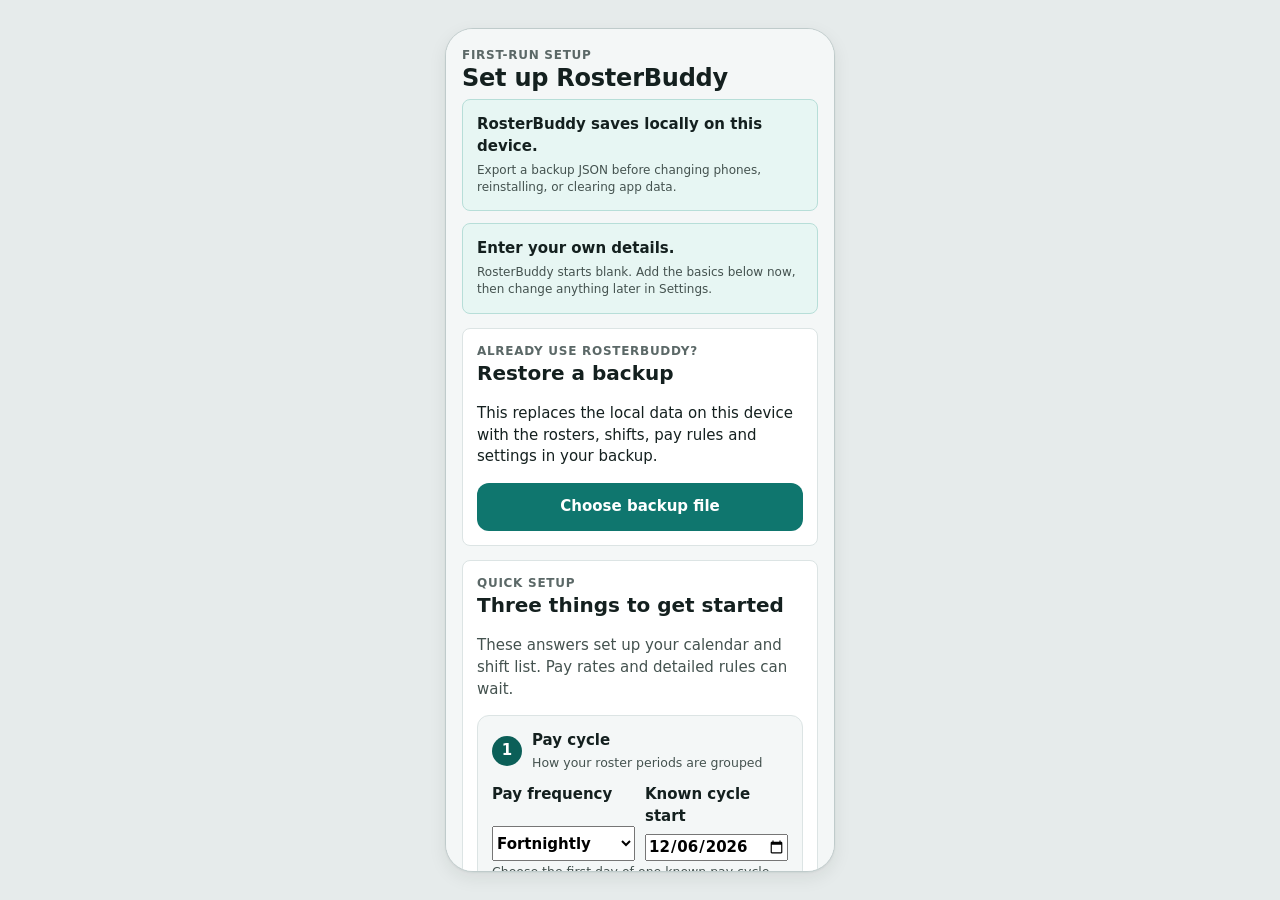
==== index.html @ 490c622e "Sync sharing + calendar updates, bump to 0.2.11 Co-Authored-By: Claude Sonnet 5.5 <noreply@anthropic" ====
<!doctype html>
<html lang="en">
  <head>
    <meta charset="utf-8" />
    <meta name="viewport" content="width=device-width, initial-scale=1" />
    <meta name="theme-color" content="#153447" />
    <link rel="manifest" href="./manifest.json" />
    <link rel="icon" href="./icons/icon-192.png" />
    <title>RosterBuddy V0.2.11</title>
    <link rel="stylesheet" href="./styles.css" />
  </head>
  <body>
    <main class="shell" aria-label="RosterBuddy clickable prototype">
      <section class="phone" aria-label="Phone app preview">

        <section class="app-screen hidden" id="screen-onboarding">
          <div class="app-topbar">
            <div>
              <p class="eyebrow">First-run setup</p>
              <h1>Set up RosterBuddy</h1>
            </div>
          </div>
          <section class="notice beta-onboarding-card">
            <strong>RosterBuddy saves locally on this device.</strong>
            <span>Export a backup JSON before changing phones, reinstalling, or clearing app data.</span>
          </section>
          <section class="notice beta-onboarding-card">
            <strong>Enter your own details.</strong>
            <span>RosterBuddy starts blank. Add the basics below now, then change anything later in Settings.</span>
          </section>

          <section class="theme-card onboarding-restore-card">
            <p class="eyebrow">Already use RosterBuddy?</p>
            <h2>Restore a backup</h2>
            <p>This replaces the local data on this device with the rosters, shifts, pay rules and settings in your backup.</p>
            <button class="primary-button full" type="button" id="onboarding-choose-backup">Choose backup file</button>
            <input class="hidden-control" id="onboarding-import-backup-file" type="file" accept="application/json,.json" />
          </section>

          <section class="theme-card guided-setup-card" aria-labelledby="guided-setup-title">
            <p class="eyebrow">Quick setup</p>
            <h2 id="guided-setup-title">Three things to get started</h2>
            <p>These answers set up your calendar and shift list. Pay rates and detailed rules can wait.</p>

            <section class="guided-setup-step">
              <div class="guided-step-heading"><span>1</span><div><strong>Pay cycle</strong><small>How your roster periods are grouped</small></div></div>
              <div class="guided-setup-fields two-col">
                <label>
                  <span>Pay frequency</span>
                  <select id="guided-pay-frequency">
                    <option value="weekly">Weekly</option>
                    <option value="fortnightly">Fortnightly</option>
                    <option value="monthly">Monthly</option>
                  </select>
                </label>
                <label>
                  <span>Known cycle start</span>
                  <input id="guided-pay-cycle-start" type="date" />
                </label>
              </div>
              <small>Choose the first day of one known pay cycle. RosterBuddy works out the rest.</small>
            </section>

            <section class="guided-setup-step">
              <div class="guided-step-heading"><span>2</span><div><strong>Calendar</strong><small>Choose how each week is displayed</small></div></div>
              <label>
                <span>Week starts on</span>
                <select id="guided-week-start">
                  <option value="0">Sunday</option>
                  <option value="1">Monday</option>
                  <option value="6">Saturday</option>
                </select>
              </label>
            </section>

            <section class="guided-setup-step">
              <div class="guided-step-heading"><span>3</span><div><strong>Your shifts</strong><small>Code, plain-English name and usual times</small></div></div>
              <p class="guided-setup-note">Shift codes differ between workplaces. Enter the code printed on your roster, what it means to you, and the usual start and finish times. Leave both times blank if they vary.</p>
              <div class="guided-shift-list" id="guided-shift-setup"></div>
            </section>

            <button class="primary-button full" type="button" id="save-guided-setup">Save setup</button>
          </section>

          <section class="settings-list onboarding-setup-routes">
            <p class="eyebrow settings-section-label">More setup</p>
            <button type="button" data-open="scan-roster"><span>Roster format &amp; identity</span><strong>Team or Personal</strong></button>
            <button type="button" data-open="templates"><span>All shift details</span><strong>Edit</strong></button>
            <button type="button" data-open="pay-rules"><span>Pay rates, loadings &amp; holidays</span><strong>Edit</strong></button>
          </section>

          <section class="notice beta-onboarding-card">
            <strong>Estimates only.</strong>
            <span>Pay and recovery figures are planning estimates. They are not payroll, tax, award, legal, medical or fatigue advice.</span>
          </section>

          <button class="primary-button full" type="button" id="complete-onboarding">Save and open Calendar</button>
          <button class="secondary-button full" type="button" data-open="disclaimer">Read disclaimer</button>
        </section>

        <section class="app-screen compact-screen proto-screen" id="screen-calendar">
          <div class="app-topbar hdr">
            <div class="grow">
              <p class="eyebrow brand-lockup sr-only"><span class="brand-logo" aria-hidden="true">RB</span> RosterBuddy™</p>
              <p class="eyebrow">My calendar</p>
              <h1 id="calendar-title">June roster</h1>
            </div>
          </div>

          <div class="scroll cal">
          <section class="summary-strip calendar-summary-strip sumrow" id="calendar-summary" aria-label="Month summary">
            <article class="sum"><span>Hours</span><strong id="calendar-summary-hours">0h</strong></article>
            <article class="sum"><span>Net est.</span><strong id="calendar-summary-net">$0</strong></article>
            <article class="sum"><span>Nights</span><strong id="calendar-summary-nights">0</strong></article>
          </section>

          <section class="calendar-roster-switcher" id="calendar-roster-switcher" aria-label="Choose roster">
            <label for="calendar-roster-select"><span class="eyebrow">Roster view</span><select id="calendar-roster-select"><option value="personal">My calendar</option></select></label>
            <span id="calendar-shared-readonly" class="muted hidden-control">Shared rosters are read-only and never merge with My calendar.</span>
          </section>

          <section class="month-card compact-calendar-card mcard panelbox" aria-label="Calendar">
            <div class="month-toolbar mbar">
              <button class="ghost-button icon-btn" type="button" id="prev-month" aria-label="Previous month"><svg viewBox="0 0 24 24" aria-hidden="true"><path d="M15 6l-6 6 6 6"/></svg></button>
              <strong id="month-label">June 2026</strong>
              <button class="ghost-button icon-btn" type="button" id="next-month" aria-label="Next month"><svg viewBox="0 0 24 24" aria-hidden="true"><path d="M9 6l6 6-6 6"/></svg></button>
            </div>
            <div class="cyc-pill" id="calendar-pay-cycle">Pay cycle</div>
            <div class="weekdays wd-row" id="calendar-weekdays" aria-hidden="true">
              <span>Sun</span><span>Mon</span><span>Tue</span><span>Wed</span><span>Thu</span><span>Fri</span><span>Sat</span>
            </div>
            <div class="calendar-grid" id="calendar-grid"></div>
            <section class="calendar-shared-panel hidden-control" id="calendar-shared-panel" aria-label="Shared schedule details">
              <div id="calendar-shared-filters" class="shared-filters" role="group" aria-label="Show people"></div>
              <div id="calendar-shared-detail" class="shared-detail hidden-control" aria-live="polite"></div>
              <p id="calendar-shared-empty" class="muted hidden-control">Nobody has shared shifts for this month yet.</p>
            </section>
            <section class="calendar-empty-state hidden-control" id="calendar-empty-state" aria-live="polite">
              <strong>No shifts in this month yet</strong>
              <span>Add shifts manually or scan a roster to get started.</span>
              <div class="calendar-empty-actions">
                <button class="primary-button" id="calendar-empty-add" type="button" data-open="quick-add">Add shifts</button>
                <button class="secondary-button" id="calendar-empty-scan" type="button" data-open="scan-roster">Scan roster</button>
              </div>
            </section>
          </section>

          <section class="calendar-details" id="calendar-details" aria-label="Shift legend">
            <div class="calendar-details-heading">
              <strong>Shift legend</strong>
              <button class="secondary-button compact calendar-details-toggle" type="button" id="toggle-calendar-details" aria-label="Hide shift legend" aria-expanded="true" aria-controls="calendar-details-content" title="Hide shift legend"><span class="calendar-details-chevron" aria-hidden="true">⌄</span></button>
            </div>
            <div id="calendar-details-content">
              <div class="calendar-legend hidden-control" id="calendar-legend" aria-label="Shift colour legend"></div>
            </div>
          </section>

          <section class="calendar-day-strip panelbox" id="calendar-day-strip" aria-label="Selected day" aria-live="polite">
            <span class="dbadge none" id="calendar-day-strip-badge" aria-hidden="true">–</span>
            <div class="calendar-day-strip-text">
              <strong id="calendar-day-strip-title">Selected day</strong>
              <span id="calendar-day-strip-detail">No shift</span>
            </div>
            <button class="secondary-button compact btn sm" type="button" id="calendar-day-strip-edit" data-open="quick-add" aria-label="Edit shifts">Edit</button>
          </section>
          </div>

          <div class="actions">
            <button class="primary-button btn primary" type="button" id="calendar-actions-edit" data-open="quick-add">Edit shifts</button>
            <button class="secondary-button btn secondary scan-entry-button" type="button" data-open="scan-roster">Scan roster</button>
          </div>
        </section>

        <section class="app-screen hidden proto-screen" id="screen-quick-add">
          <div class="app-topbar hdr">
            <button class="icon-button icon-btn" type="button" data-back aria-label="Back">
              <svg viewBox="0 0 24 24" aria-hidden="true"><path d="M15 6l-6 6 6 6"/></svg>
            </button>
            <div class="grow">
              <p class="eyebrow">Quick entry</p>
              <h1>Edit shifts</h1>
            </div>
          </div>

          <div class="scroll">
            <div class="quick-day-bar">
              <div class="week" id="quick-week" role="group" aria-label="Choose a day"></div>

              <div class="quick-selected-summary dayhead">
                <button class="icon-button icon-btn quick-day-step" type="button" id="quick-prev-day" aria-label="Previous day"><svg viewBox="0 0 24 24" aria-hidden="true"><path d="M15 6l-6 6 6 6"/></svg></button>
                <div class="dayhead-text">
                  <h2 id="selected-count">0 dates</h2>
                  <span class="sub" id="selected-shift-label">No shift</span>
                </div>
                <button class="icon-button icon-btn quick-day-step" type="button" id="quick-next-day" aria-label="Next day"><svg viewBox="0 0 24 24" aria-hidden="true"><path d="M9 6l6 6-6 6"/></svg></button>
              </div>
              <p id="selected-public-holiday" class="day-detail-note"></p>
            </div>

            <div class="quick-entry-panel">
              <p class="group-label">Modifiers for this day</p>
              <div class="quick-modifier-row mods" aria-label="Entry modifiers">
                <label class="toggle-row modifier-pill mod">
                  <input id="casual-day" type="checkbox" />
                  <span>Casual</span>
                </label>
                <label class="toggle-row modifier-pill mod">
                  <input id="higher-duties-day" type="checkbox" />
                  <span>Higher duties</span>
                </label>
                <label class="toggle-row modifier-pill mod">
                  <input id="on-call-day" type="checkbox" />
                  <span>On-call</span>
                </label>
                <label class="toggle-row modifier-pill mod hidden-control" id="lwop-day-label">
                  <input id="lwop-day" type="checkbox" />
                  <span>Leave without pay (LWOP)</span>
                </label>
                <button class="secondary-button modifier-pill mod" id="toggle-additional-hours" type="button" aria-expanded="false" aria-controls="manual-hours-panel">+ Hours</button>
              </div>
            </div>
            <div class="manual-hours-card compact-hours-panel panelbox hours hidden-control" id="manual-hours-panel">
              <label>
                <span>Additional hours</span>
                <input id="additional-hours-day" inputmode="decimal" placeholder="0" />
              </label>
              <label class="toggle-row manual-hours-toggle mod">
                <input id="additional-hours-double-time" type="checkbox" />
                <span>Double time</span>
              </label>
              <small>Manual extra hours. Double time pays base rate × 2 only.</small>
            </div>

            <p class="group-label">Shift <span class="group-hint">Tap a shift to save it and move to the next day</span></p>
            <section class="shift-picker choices" id="shift-picker" role="radiogroup" aria-label="Shift"></section>

            <section class="reminder-panel day-note-panel panelbox notebox" id="day-note-box" aria-label="Day note">
              <div class="notesrow" id="day-note-row">
                <span class="tx"><span class="t">Notes</span><span class="s empty-note" id="day-note-summary">No note for this day</span></span>
                <button class="secondary-button btn sm" id="day-note-open" type="button">Add note</button>
              </div>
              <div class="noteedit hidden-control" id="day-note-editor">
                <label for="day-note-text">Note for <span id="day-note-date-label">this day</span></label>
                <input id="day-note-text" placeholder="e.g. Bring access card" />
                <small>Private to this device. Only visible here, in Edit shifts.</small>
                <div class="nact">
                  <button class="text-button btn" id="clear-day-note" type="button">Clear note</button>
                  <button class="text-button btn" id="day-note-cancel" type="button">Cancel</button>
                  <button class="primary-button btn primary sm" id="save-day-note" type="button">Save note</button>
                </div>
              </div>
            </section>

            <details class="quick-entry-extras">
              <summary>More options: other dates and reminder</summary>
              <section class="month-card quick-month-card">
                <div class="helper-row quick-helper-row">
                  <span>Tap a date to jump to it</span>
                  <button class="secondary-button compact" id="undo-entry" type="button">Back one</button>
                </div>
                <div class="mini-grid" id="quick-grid"></div>
              </section>
              <section class="reminder-panel">
                <div>
                  <p class="eyebrow">Reminder</p>
                  <h2 id="reminder-date-label">No date selected</h2>
                </div>
                <label>
                  <span>Note</span>
                  <input id="reminder-text" placeholder="Fill paysheet" />
                </label>
                <div class="two-col">
                  <label>
                    <span>Repeat</span>
                    <select id="reminder-repeat">
                      <option value="none">Once</option>
                      <option value="weekly">Weekly</option>
                      <option value="fortnightly">Fortnightly</option>
                      <option value="monthly">Monthly</option>
                    </select>
                  </label>
                  <button class="secondary-button" id="clear-reminder" type="button">Clear reminder</button>
                </div>
                <button class="primary-button full" id="save-reminder" type="button">Save reminder</button>
              </section>
            </details>
          </div>

          <section class="quick-save-bar actions" aria-label="Quick entry actions">
            <button class="secondary-button btn secondary" id="clear-selection" type="button">Clear day</button>
            <button class="primary-button btn primary" id="save-shifts" type="button">Save shifts</button>
          </section>
        </section>

        <section class="app-screen hidden" id="screen-templates">
          <div class="app-topbar">
            <button class="icon-button" type="button" data-back aria-label="Back">
              <span class="icon-back"></span>
            </button>
            <div>
              <p class="eyebrow">Templates</p>
              <h1>Shift types</h1>
            </div>
          </div>

          <section class="notice">
            <strong>Unlimited shift types stay free</strong>
            <span>Create every real shift time without a subscription gate.</span>
          </section>

          <section class="template-list" id="template-list"></section>

          <button class="primary-button full" type="button" id="new-template">New shift template</button>
        </section>

        <section class="app-screen hidden" id="screen-edit-template">
          <div class="app-topbar">
            <button class="icon-button" type="button" data-back aria-label="Back">
              <span class="icon-back"></span>
            </button>
            <div>
              <p class="eyebrow" id="edit-template-eyebrow">Edit template</p>
              <h1 id="edit-template-title">Custom shift</h1>
            </div>
          </div>

          <form class="form-stack">
            <label>
              <span>Name</span>
              <input id="template-name" value="Afternoon" />
            </label>
            <label>
              <span>Calendar marker (emoji or code)</span>
              <input id="template-icon" value="A" maxlength="4" />
              <small>Choose one compact marker for calendar cells. Examples: 🌙, N, 9T, OFF. Names stay in lists/details, not inside the month grid.</small>
            </label>
            <div>
              <span class="field-label">Emoji shortcuts</span>
              <div class="emoji-grid" id="emoji-grid" aria-label="Emoji shortcuts">
                <div class="emoji-category"><strong>Work shifts</strong><div class="emoji-row">
                  <button type="button" data-emoji="🌅">🌅</button><button type="button" data-emoji="☀️">☀️</button><button type="button" data-emoji="🌤️">🌤️</button><button type="button" data-emoji="🌇">🌇</button><button type="button" data-emoji="🌙">🌙</button><button type="button" data-emoji="🦉">🦉</button><button type="button" data-emoji="🚨">🚨</button><button type="button" data-emoji="📞">📞</button><button type="button" data-emoji="🏥">🏥</button><button type="button" data-emoji="🚑">🚑</button><button type="button" data-emoji="🧑‍⚕️">🧑‍⚕️</button><button type="button" data-emoji="👷">👷</button><button type="button" data-emoji="🛠️">🛠️</button><button type="button" data-emoji="🚚">🚚</button><button type="button" data-emoji="🚓">🚓</button><button type="button" data-emoji="🔥">🔥</button>
                </div></div>
                <div class="emoji-category"><strong>Leave & absence</strong><div class="emoji-row">
                  <button type="button" data-emoji="🏖️">🏖️</button><button type="button" data-emoji="🤒">🤒</button><button type="button" data-emoji="🧘">🧘</button><button type="button" data-emoji="👪">👪</button><button type="button" data-emoji="🎓">🎓</button><button type="button" data-emoji="📚">📚</button><button type="button" data-emoji="🍼">🍼</button><button type="button" data-emoji="🛫">🛫</button>
                </div></div>
                <div class="emoji-category"><strong>Recovery & off</strong><div class="emoji-row">
                  <button type="button" data-emoji="🏠">🏠</button><button type="button" data-emoji="🛌">🛌</button><button type="button" data-emoji="💤">💤</button><button type="button" data-emoji="☕">☕</button><button type="button" data-emoji="🌿">🌿</button><button type="button" data-emoji="🧖">🧖</button><button type="button" data-emoji="🧊">🧊</button><button type="button" data-emoji="📴">📴</button>
                </div></div>
                <div class="emoji-category"><strong>Pay & special</strong><div class="emoji-row">
                  <button type="button" data-emoji="💰">💰</button><button type="button" data-emoji="⭐">⭐</button><button type="button" data-emoji="🎉">🎉</button><button type="button" data-emoji="📌">📌</button><button type="button" data-emoji="⚠️">⚠️</button><button type="button" data-emoji="⏱️">⏱️</button><button type="button" data-emoji="💵">💵</button><button type="button" data-emoji="📈">📈</button>
                </div></div>
                <div class="emoji-category"><strong>Personal</strong><div class="emoji-row">
                  <button type="button" data-emoji="🏋️">🏋️</button><button type="button" data-emoji="🛒">🛒</button><button type="button" data-emoji="👨‍👩‍👧">👨‍👩‍👧</button><button type="button" data-emoji="🍽️">🍽️</button><button type="button" data-emoji="🎂">🎂</button><button type="button" data-emoji="🐶">🐶</button><button type="button" data-emoji="🏉">🏉</button><button type="button" data-emoji="🎮">🎮</button>
                </div></div>
              </div>
            </div>
            <div class="two-col">
              <label>
                <span>Start</span>
                <input id="template-start" type="time" value="14:00" />
              </label>
              <label>
                <span>Finish</span>
                <input id="template-finish" type="time" value="22:30" />
              </label>
            </div>
            <label>
              <span>Unpaid break</span>
              <input id="template-break" value="30 min" />
            </label>
            <label>
              <span>Paid hours</span>
              <input id="template-hours" inputmode="decimal" value="8" />
              <small id="template-hours-hint">Auto-calculated from shift time</small>
            </label>
            <label>
              <span>Pay type</span>
              <select id="template-type">
                <option value="work">Use normal pay rules</option>
                <option value="leave">Leave / absence</option>
                <option value="recovery">Unpaid / recovery day</option>
              </select>
            </label>
            <div>
              <span class="field-label">Colour</span>
              <div class="swatches">
                <button class="swatch aqua selected" type="button" data-colour="aqua" aria-label="Aqua"></button>
                <button class="swatch coral" type="button" data-colour="coral" aria-label="Coral"></button>
                <button class="swatch amber" type="button" data-colour="amber" aria-label="Amber"></button>
                <button class="swatch violet" type="button" data-colour="violet" aria-label="Violet"></button>
                <button class="swatch green" type="button" data-colour="green" aria-label="Green"></button>
                <button class="swatch blue" type="button" data-colour="blue" aria-label="Blue"></button>
                <button class="swatch pink" type="button" data-colour="pink" aria-label="Pink"></button>
                <button class="swatch slate" type="button" data-colour="slate" aria-label="Slate"></button>
                <button class="swatch red" type="button" data-colour="red" aria-label="Red"></button>
                <button class="swatch lime" type="button" data-colour="lime" aria-label="Lime"></button>
                <button class="swatch indigo" type="button" data-colour="indigo" aria-label="Indigo"></button>
                <button class="swatch mint" type="button" data-colour="mint" aria-label="Mint"></button>
                <button class="swatch gold" type="button" data-colour="gold" aria-label="Gold"></button>
                <button class="swatch plum" type="button" data-colour="plum" aria-label="Plum"></button>
                <button class="swatch orange" type="button" data-colour="orange" aria-label="Orange"></button>
              </div>
            </div>
          </form>

          <button class="danger-button full hidden-control" type="button" id="delete-template">Remove added shift</button>
          <button class="primary-button full" type="button" id="save-template">Save template</button>
        </section>

        <section class="app-screen compact-screen hidden proto-screen" id="screen-pay">
          <div class="app-topbar hdr">
            <div class="grow">
              <p class="eyebrow">Estimate only</p>
              <h1 id="pay-title">June pay</h1>
            </div>
            <button class="secondary-button btn secondary sm" type="button" data-open="pay-rules" aria-label="Pay rules">Pay rules</button>
          </div>

          <div class="scroll">
          <div class="fnsel">
            <section class="period-toggle pay-cycle-toggle seg fnseg" id="fortnight-cycle-toggle" aria-label="Pay fortnight">
              <button class="active" id="current-fortnight-pay" type="button" data-pay-cycle-offset="0" aria-pressed="true">Current fortnight</button>
              <button id="next-fortnight-pay" type="button" data-pay-cycle-offset="1" aria-pressed="false">Next fortnight</button>
            </section>
            <p class="fnmeta" aria-live="polite"><b id="pay-cycle-name">Current fortnight</b><span id="pay-cycle-detail">Pay cycle dates</span></p>
          </div>

          <section class="period-toggle seg" aria-label="Payment view">
            <button type="button" data-period="weekly">Weekly</button>
            <button class="active" type="button" data-period="fortnightly">Fortnightly</button>
            <button type="button" data-period="monthly">Monthly</button>
          </section>

          <section class="pay-hero panelbox hero" aria-live="polite">
            <span class="eyebrow" id="pay-hero-label">Estimated net fortnightly</span>
            <strong class="big" id="pay-hero-total">$6,214</strong>
            <small class="meta" id="pay-hero-detail">156 hours · $6,214 gross estimate</small>
          </section>

          <section class="breakdown pay-hours-grid sumrow" aria-label="Pay cycle hours worked">
            <article class="sum">
              <span>Rostered hours</span>
              <strong id="period-rostered-hours">0</strong>
            </article>
            <article class="sum">
              <span>Additional</span>
              <strong id="period-additional-hours">0</strong>
            </article>
            <article class="sum net-row">
              <span>Total paid</span>
              <strong id="period-total-hours">0</strong>
            </article>
          </section>

          <section class="pay-breakdown">
            <p class="group-label">Breakdown</p>
            <div class="breakdown pay-stat-grid compact-pay-grid list">
              <article class="pr">
                <span>Base shifts</span>
                <strong id="base-pay">$4,992</strong>
              </article>
              <article class="pr optional-row">
                <span>After-hours loading</span>
                <strong id="night-pay">$514</strong>
              </article>
              <article class="pr optional-row">
                <span>Leave pay</span>
                <strong id="leave-pay">$0</strong>
              </article>
              <article class="pr optional-row">
                <span>Casual loading</span>
                <strong id="casual-pay">$0</strong>
              </article>
              <article class="pr optional-row">
                <span>Weekend penalty</span>
                <strong id="weekend-pay">$548</strong>
              </article>
              <article class="pr optional-row">
                <span>Public holiday</span>
                <strong id="public-holiday-pay">$0</strong>
              </article>
              <article class="pr optional-row">
                <span>Additional hours</span>
                <strong id="additional-hours-pay">$0</strong>
              </article>
              <article class="pr optional-row">
                <span>On-call allowance</span>
                <strong id="on-call-pay">$0</strong>
              </article>
              <article class="pr optional-row">
                <span>Overtime</span>
                <strong id="overtime-pay">$160</strong>
              </article>
              <article class="pr sum">
                <span>Gross before deductions</span>
                <strong id="gross-pay">$6,214</strong>
              </article>
              <article class="pr">
                <span>Total tax withheld</span>
                <strong id="tax-pay">-$0</strong>
              </article>
              <article class="pr sum fin net-row">
                <span>Employer bank deposit</span>
                <strong id="net-pay">$0</strong>
              </article>
            </div>
          </section>

          <details class="pay-advanced-details">
            <summary>Salary packaging & extra details</summary>
            <section class="breakdown pay-stat-grid compact-pay-grid pay-advanced-grid list">
              <article class="pr">
                <span>Salary packaging</span>
                <strong id="salary-sacrifice-pay">-$0</strong>
              </article>
              <article class="pr">
                <span>Meals &amp; Entertainment</span>
                <strong id="meals-entertainment-pay">-$0</strong>
              </article>
              <article class="pr">
                <span>Additional tax</span>
                <strong id="extra-tax-pay">-$0</strong>
              </article>
              <article class="pr">
                <span>Salary sacrifice value</span>
                <strong id="package-value-pay">$0</strong>
              </article>
              <article class="pr sum fin net-row">
                <span>True usable take-home</span>
                <strong id="usable-pay">$0</strong>
              </article>
            </section>
          </details>

          <p class="compact-disclaimer note">Estimate only · <span id="pay-period-copy">Fortnightly</span> · bank deposit should match payslip; salary sacrifice value may arrive separately through your packaging provider.</p>
          <p class="compact-disclaimer note">Split overnight shifts across dates, after-hours by actual minutes, and public holidays automatically plus any manual dates in Pay rules.</p>
          </div>
        </section>

        <section class="app-screen hidden" id="screen-pay-rules">
          <div class="app-topbar">
            <button class="icon-button" type="button" data-back aria-label="Back">
              <span class="icon-back"></span>
            </button>
            <div>
              <p class="eyebrow">Pay setup</p>
              <h1>Pay rules</h1>
            </div>
          </div>


          <form class="form-stack" id="pay-rules-form">
            <section class="rule-group">
              <div class="rule-group-heading">
                <strong>Base and penalties</strong>
                <span>Keep common award inputs together.</span>
              </div>
              <div class="two-col">
                <label>
                  <span>Main role</span>
                  <input id="pay-profile-main-rate" inputmode="decimal" value="$48.81" />
                </label>
                <label>
                  <span>Higher duties</span>
                  <input id="pay-profile-higher-rate" inputmode="decimal" value="$51.64" />
                </label>
              </div>
              <p class="compact-disclaimer">Casual loading is fixed at 25% and is applied with the Casual checkbox when entering a shift.</p>
              <label>
                <span>On-call allowance</span>
                <input id="on-call-allowance" inputmode="decimal" value="$0" />
                <small>Fixed standby amount added once for each day with the On-call checkbox ticked.</small>
              </label>
              <div class="two-col">
                <label>
                  <span>Saturday</span>
                  <input id="sat-rate" inputmode="decimal" value="1.50x" />
                </label>
                <label>
                  <span>Sunday</span>
                  <input id="sun-rate" inputmode="decimal" value="1.75x" />
                </label>
              </div>
              <div class="rule-group-heading compact-rule-note">
                <strong>Night loading</strong>
                <span>Loading applies to paid hours worked between these times, including after midnight. Leave "Until" blank to load from the start time until midnight only.</span>
              </div>
              <div class="two-col">
                <label>
                  <span>Night loading</span>
                  <input id="night-rate" inputmode="decimal" value="0%" />
                </label>
                <label>
                  <span>From</span>
                  <input id="after-hours-start" inputmode="decimal" value="19:00" />
                </label>
              </div>
              <div class="two-col">
                <label>
                  <span>Until</span>
                  <input id="after-hours-end" inputmode="decimal" value="06:00" />
                </label>
                <label>
                  <span>Leave hours per day</span>
                  <input id="leave-hours-per-day" inputmode="decimal" value="7.6 hours" />
                </label>
              </div>
              <p class="compact-disclaimer">Leave is paid automatically at this many hours a day at your base rate, unless the leave type has its own paid hours. Mark a leave day as LWOP in Edit shifts to leave it unpaid.</p>
              <div class="rule-group-heading compact-rule-note">
                <strong>Manual public holidays</strong>
                <span>Common Australian/Tasmanian public holidays are detected automatically. Add manual dates here for workplace, regional, or one-off exceptions.</span>
              </div>
              <label>
                <span>Public holiday dates</span>
                <input id="public-holiday-dates" inputmode="text" placeholder="08-06-2026, 25-12-2026" />
                <small>Use DD-MM-YYYY dates separated by commas. Public holiday pay overrides weekend loading for those hours.</small>
              </label>
              <label>
                <span>Public holiday rate</span>
                <input id="public-holiday-rate" inputmode="decimal" value="2.5x" />
              </label>
              <label>
                <span>Public holiday region</span>
                <select id="public-holiday-jurisdiction">
                  <option value="tasmania">Tasmania/common Australian holidays</option>
                  <option value="australia">Australia common holidays only</option>
                  <option value="manual">Manual only</option>
                </select>
                <small>Manual dates still override every option.</small>
              </label>
              <label>
                <span>First pay-cycle start date</span>
                <input id="pay-cycle-start" type="date" value="2026-06-01" />
                <small>Choose the first day of one known pay fortnight. RosterBuddy will calculate every future fortnight from this date; Weekly and Fortnightly views use the same saved cycle anchor.</small>
              </label>
            </section>

            <section class="rule-group">
              <div class="rule-group-heading">
                <strong>Overtime and deductions</strong>
                <span>Used for rough take-home estimates.</span>
              </div>
              <div class="two-col">
                <label>
                  <span>Overtime after</span>
                  <input id="overtime-after" value="76 hours per fortnight" />
                </label>
                <label>
                  <span>Overtime rate</span>
                  <input id="overtime-rate" inputmode="decimal" value="1.50x" />
                </label>
              </div>
              <label>
                <span>Default unpaid break</span>
                <input id="default-break" value="30 min" />
              </label>
              <div class="two-col">
                <label>
                  <span>Tax estimate method</span>
                  <select id="tax-method">
                    <option value="payg">PAYG estimate</option>
                    <option value="percentage">Simple percentage</option>
                    <option value="manual">Manual payslip amount</option>
                  </select>
                  <small>PAYG is an estimate; manual amount is best for matching one payslip exactly.</small>
                </label>
                <label>
                  <span>Percentage estimate</span>
                  <input id="tax-rate" inputmode="decimal" value="22%" />
                  <small>Used only when Simple percentage is selected.</small>
                </label>
              </div>
              <div class="two-col">
                <label>
                  <span>Manual PAYG amount</span>
                  <input id="payg-tax-override" inputmode="decimal" value="$0" />
                  <small>Used only when Manual payslip amount is selected.</small>
                </label>
                <label class="checkbox-card">
                  <input id="tax-free-threshold" type="checkbox" checked />
                  <span>Claim tax-free threshold</span>
                </label>
              </div>
              <label>
                <span>Salary packaging per fortnight</span>
                <input id="salary-sacrifice" inputmode="decimal" value="$0" />
              </label>
              <label>
                <span>Meals &amp; Entertainment per fortnight</span>
                <input id="meals-entertainment-sacrifice" inputmode="decimal" value="$0" />
                <small>Tracks M&amp;E separately from ordinary salary packaging so the bank deposit and salary sacrifice value are clearer.</small>
              </label>
              <label>
                <span>Additional tax per pay</span>
                <input id="extra-tax" inputmode="decimal" value="$0" />
                <small>Optional extra withholding, for example HECS/HELP or a voluntary tax buffer.</small>
              </label>
              <a class="info-link" href="https://www.ato.gov.au/individuals-and-families/jobs-and-employment-types/working-as-an-employee" target="_blank" rel="noopener noreferrer">Check employee tax information with the ATO</a>
            </section>
          </form>

          <button class="primary-button full" id="save-pay-rules" type="button">Save and update estimate</button>
        </section>

        <section class="app-screen hidden" id="screen-recovery">
          <div class="app-topbar">
            <div>
              <p class="eyebrow">Recovery</p>
              <h1>Roster strain</h1>
            </div>
            <button class="icon-button" type="button" data-open="calendar" aria-label="Calendar">
              <span class="icon-calendar"></span>
            </button>
          </div>

          <section class="fatigue-score strain-meter">
            <div class="ring" id="recovery-ring" aria-hidden="true"><span id="recovery-score">0</span></div>
            <div>
              <p class="eyebrow" id="recovery-risk">No roster data</p>
              <h2 id="recovery-title">Add shifts to see roster strain</h2>
              <p id="recovery-summary">Recovery insights will update from the calendar.</p>
            </div>
          </section>


          <section class="insight-list" id="recovery-insights">
            <article>
              <strong>No calendar data yet</strong>
              <span>Add shifts to the calendar and this page will calculate nights, short turnarounds, weekend load, and recovery blocks.</span>
            </article>
          </section>

          <section class="mental-health-card">
            <p class="eyebrow">Mental Health</p>
            <h2>Beyond Blue</h2>
            <p>For mental health support, contact Beyond Blue on <strong>1300 22 4636</strong> or visit their website.</p>
            <a href="https://www.beyondblue.org.au/get-support" target="_blank" rel="noreferrer">Open Beyond Blue support</a>
            <a href="https://www.healthdirect.gov.au/mental-health-helplines" target="_blank" rel="noreferrer">Healthdirect Australia mental health helplines</a>
          </section>

          <section class="recovery-toolkit">
            <h2>Recovery toolkit</h2>
            <article>
              <strong>Sleep anchor</strong>
              <span>Aim for one protected main sleep block after nights, plus a short pre-shift nap when the next shift is close.</span>
              <a href="https://www.safeworkaustralia.gov.au/safety-topic/hazards/fatigue" target="_blank" rel="noreferrer">Safe Work Australia fatigue guidance</a>
            </article>
            <article>
              <strong>Light and caffeine timing</strong>
              <span>Use bright light early in a night shift, then cut caffeine several hours before sleep and keep the trip home dim where practical.</span>
              <a href="https://www.healthdirect.gov.au/work-life-balance" target="_blank" rel="noreferrer">Healthdirect work-life balance</a>
            </article>
            <article>
              <strong>Active recovery</strong>
              <span>On heavy fatigue days, pick gentle movement, hydration, regular food, and a low-demand reset instead of hard training.</span>
              <a href="https://www.comcare.gov.au/safe-healthy-work/prevent-harm/psychosocial-hazards/fatigue" target="_blank" rel="noreferrer">Comcare fatigue guidance</a>
            </article>
            <article>
              <strong>Burnout check</strong>
              <span>Watch for emotional exhaustion, cynicism, poor concentration, irritability, and feeling ineffective. If it persists, escalate early.</span>
              <a href="https://www.healthdirect.gov.au/work-related-stress" target="_blank" rel="noreferrer">Healthdirect work-related stress</a>
            </article>
            <article>
              <strong>Ask for backup</strong>
              <span>If fatigue affects driving, medication handling, patient care, machinery, or judgement, treat it as a safety issue. Speak to a trusted colleague, manager, or your EAP early.</span>
              <a href="https://www.healthdirect.gov.au/wellbeing-at-work" target="_blank" rel="noreferrer">Healthdirect wellbeing at work</a>
            </article>
          </section>

        </section>

        <section class="app-screen hidden" id="screen-share">
          <div class="app-topbar">
            <div>
              <p class="eyebrow">Sharing</p>
              <h1>Sharing</h1>
            </div>
            <button class="icon-button" type="button" data-open="calendar" aria-label="Calendar"><span class="icon-calendar"></span></button>
          </div>

          <section class="theme-card sharing-card" aria-labelledby="sharing-title">
            <h2 id="sharing-title">Share with your people</h2>
            <p class="muted">Pick a group, switch sharing on, and everyone in it sees your shift days. Your personal calendar stays separate, and your pay, notes and times stay private.</p>
            <div class="sharing-account-note"><small id="sharing-account-note" class="muted">Sign-in lives in Settings &gt; Account.</small><button class="secondary-button compact" id="sharing-open-account" type="button" data-open="settings">Sign in</button></div>
            <p id="group-session-status" class="notice" role="status" aria-live="polite">Checking sharing session…</p>
            <label class="sharing-name-row" id="sharing-profile"><span>Your name in groups</span><input id="sharing-display-name" maxlength="40" autocomplete="nickname" placeholder="e.g. Sam" /><small class="muted">Shown next to your shifts. Never your email.</small></label>
            <button class="secondary-button compact hidden-control" id="sharing-save-display-name" type="button">Save name</button>
            <section id="sharing-group-hub" class="sharing-section" aria-labelledby="sharing-groups-title">
              <div class="sharing-section-heading"><strong id="sharing-groups-title">Your groups</strong><span id="sharing-group-status" class="muted">No group yet</span></div>
              <p id="sharing-hub-state" class="notice" role="status" aria-live="polite">Loading your groups…</p>
              <button class="secondary-button compact hidden-control" id="sharing-hub-retry" type="button">Try again</button>
              <div id="sharing-group-list" class="settings-list" aria-label="Your groups"></div>
              <button class="text-button hidden-control" id="sharing-new-group" type="button">Create another group</button>
              <div id="sharing-no-group" class="sharing-empty-state"><div class="form-stack"><label><span>Group name</span><input id="group-name" placeholder="e.g. Our household" /></label><button class="primary-button" id="group-create" type="button">Create group</button></div><p class="muted">Got an invite? Open any group, or paste it under "Invite someone".</p></div>
              <article id="sharing-selected-group" class="sharing-group-card hidden-control"><div><strong id="sharing-selected-group-name">Shared roster</strong><span id="sharing-selected-group-meta" class="muted">Ready to share</span></div><div class="two-col"><button class="primary-button" id="sharing-open-group" type="button">Open group</button><button class="secondary-button" id="sharing-invite-people" type="button">Invite someone</button></div></article>
            </section>
            <section id="sharing-group-detail" class="sharing-section hidden-control" aria-labelledby="sharing-detail-title">
              <div class="sharing-detail-header"><button class="text-button" id="sharing-back-to-groups" type="button">← Groups</button></div>
              <h3 id="sharing-detail-title">Shared roster</h3>
              <p id="sharing-detail-meta" class="muted"></p>
              <div class="sharing-switch-card" id="sharing-what-i-share">
                <label class="sharing-switch"><span class="sharing-switch-text"><strong>Share my roster</strong><small id="group-sync-status" class="muted">Everyone in this group sees your shift days and codes.</small></span><input id="group-sync-consent" type="checkbox" role="switch" /></label>
                <button class="secondary-button compact hidden-control" id="group-enable-sync" type="button">Save sharing permission</button>
              </div>
              <div class="two-col"><button class="primary-button" id="sharing-view-group-calendar" type="button">View calendar</button><button class="secondary-button" id="sharing-invite-panel-toggle" type="button">Invite someone</button></div>
              <div id="sharing-invite-panel" class="sharing-invite-card form-stack hidden-control">
                <strong>Invite someone</strong>
                <label><span>Their email</span><input id="group-invite-email" type="email" autocomplete="off" placeholder="person@example.com" /></label>
                <div class="two-col"><button class="primary-button" id="group-invite" type="button">Create invite</button><button class="secondary-button" id="group-share-invite" type="button">Send invite</button></div>
                <p id="group-invite-output" class="muted" aria-live="polite"></p>
                <label><span>Got an invite? Paste it here</span><input id="group-invite-token" placeholder="Paste the invite link" /></label>
                <button class="secondary-button" id="group-accept" type="button">Join with invite</button>
              </div>
              <div class="sharing-people" id="sharing-people"><div id="group-members" class="settings-list"></div></div>
              <details class="sharing-more"><summary>More</summary>
                <div class="two-col"><button class="secondary-button" id="sharing-refresh-group" type="button">Refresh</button></div>
                <ul id="sharing-permissions" class="muted sharing-permissions"></ul>
                <div id="group-roster-preview" class="share-preview-card" aria-live="polite"></div>
                <label class="toggle-row hidden-control"><input id="sharing-reciprocal-consent" type="checkbox" /><span>Share with a connected person after they accept.</span></label>
                <button class="secondary-button hidden-control" id="sharing-reciprocal-enable" type="button">Request schedule sharing</button>
              </details>
            </section>
            <button class="secondary-button full" type="button" data-open="share-export">Send a summary</button>
          </section>

          <section class="share-picker" aria-label="Share range options">
            <p class="eyebrow">Range</p>
            <div class="share-range-options" role="group" aria-label="Share range">
              <button type="button" data-share-range="month">Month</button>
              <button class="active" type="button" data-share-range="pay-cycle">Pay cycle</button>
              <button type="button" data-share-range="week">Week</button>
            </div>
            <label class="share-week-picker hidden-control" for="share-week-select">
              <span>Choose week</span>
              <select id="share-week-select"></select>
            </label>
          </section>

          <section class="share-options hidden-control" aria-hidden="true">
            <input id="share-include-times" type="checkbox" checked />
            <input id="share-include-notes" type="checkbox" />
            <input id="share-include-pay" type="checkbox" />
            <input id="share-include-recovery" type="checkbox" />
            <input id="share-include-off-days" type="checkbox" checked />
          </section>

          <section class="share-preview">
            <div class="share-month">
              <strong id="share-preview-month">Pay cycle</strong>
              <span id="share-preview-range">RosterBuddy share preview</span>
            </div>
            <article id="share-preview-card" class="share-preview-card" aria-label="Share text preview"></article>
            <p class="share-privacy" id="share-privacy">Shares shift dates, codes and times only — no pay, notes or recovery details. RosterBuddy uploads nothing; you choose where it goes.</p>
          </section>

          <section class="share-actions">
            <button id="native-share-roster" class="primary-button" type="button">Share</button>
            <button id="copy-share-text" class="secondary-button" type="button">Copy</button>
          </section>
          <details class="calendar-export-note share-calendar-export">
            <summary>Add to a calendar app</summary>
            <p class="muted">Creates a local .ics file. No Google sign-in or cloud sync.</p>
            <div class="share-calendar-actions">
              <button id="export-google-calendar" class="secondary-button" type="button">Google Calendar</button>
              <button id="export-phone-calendar" class="secondary-button" type="button">Phone calendar</button>
            </div>
          </details>
        </section>

        <section class="app-screen hidden" id="screen-share-export">
        <div class="app-topbar">
          <div>
            <p class="eyebrow">Sharing</p>
            <h1>Roster summary</h1>
          </div>
          <button class="icon-button" type="button" data-open="share" aria-label="Back to Sharing"><span class="icon-arrow-left"></span></button>
        </div>
        <section class="notice">
          <strong>Send a roster summary</strong>
          <span>Choose a range, review the text, then share it through Messages or another app. This does not change live roster access.</span>
        </section>
        <div id="share-export-content"></div>
        </section>

        <section class="app-screen hidden" id="screen-scan-roster">
          <div class="app-topbar">
            <button class="icon-button" type="button" data-back aria-label="Back"><span class="icon-back"></span></button>
            <div><p class="eyebrow">Scan roster beta</p><h1>Import shifts from a roster</h1></div>
          </div>
          <section class="notice beta-policy-card scan-beta-card">
            <strong>Guided scan keeps imports accuracy-first.</strong>
            <span>Choose a screenshot/photo, confirm the date row, then your row, then any extra ambiguous rows, then review the exact shifts before importing. Nothing is guessed or imported automatically.</span>
          </section>
          <section class="theme-card scan-locked-card hidden-control" id="scan-roster-locked-card">
            <p class="eyebrow">Premium feature</p>
            <h2>Smart Scanner is a Premium feature</h2>
            <p>Manual shift entry remains free. Unlock RosterBuddy Premium to import shifts from a photographed or screenshotted roster.</p>
            <div class="two-col">
              <button class="secondary-button" type="button" data-open="premium">View Premium options</button>
            </div>
          </section>
          <div class="hidden-control" id="scan-roster-gated-content">
            <section class="theme-card scan-identity-card">
              <p class="eyebrow">Roster format</p>
              <h2>How is your roster laid out?</h2>
              <div class="form-stack">
                <label class="scan-format-option">
                  <input type="radio" name="scan-roster-format" id="scan-roster-format-team" value="team" checked />
                  <span>Team roster — find my name in a staff roster</span>
                </label>
                <label class="scan-format-option">
                  <input type="radio" name="scan-roster-format" id="scan-roster-format-personal" value="personal" />
                  <span>Personal electronic grid — only my shifts are shown</span>
                </label>
              </div>
            </section>
            <section class="theme-card scan-identity-card" id="scan-roster-identity-section">
              <p class="eyebrow">My roster identity</p>
              <h2>Name to find on large rosters</h2>
              <div class="form-stack">
                <label>
                  <span>Roster name to scan for</span>
                  <input id="scan-roster-name" autocomplete="name" placeholder="Jordan Smith" />
                </label>
                <label>
                  <span>Also recognise</span>
                  <input id="scan-roster-aliases" placeholder="A Smith, Smith Alex, A. Smith" />
                  <small>Separate aliases with commas. Use the exact way your workplace roster shows your name.</small>
                </label>
              </div>
            </section>
            <section class="theme-card scan-input-card">
              <p class="eyebrow">Guided scan</p>
              <h2>Choose roster screenshot</h2>
              <div class="scan-action-grid scan-action-grid-primary">
                <button class="backup-action-button scan-file-button" id="scan-roster-photo-picker" type="button">Choose screenshot/photo</button>
                <input class="hidden-control" id="scan-roster-image" type="file" accept="image/*" />
              </div>
              <div class="scan-processing hidden-control" id="scan-roster-processing" aria-live="polite">
                <span class="scan-processing-spinner" aria-hidden="true"></span>
                <strong>Reading roster locally…</strong>
              </div>
              <small id="scan-roster-photo-status">Photo OCR runs on-device in the Android app. Images are read on this device where available. Confirm the date row, then your row, then any extra ambiguous rows, before anything reaches Review.</small>
              <details class="scan-diagnostics-toggle">
                <summary>Advanced: self-test & diagnostics</summary>
                <div class="scan-action-grid">
                  <button class="secondary-button" type="button" id="scan-roster-self-test">Run OCR self-test</button>
                  <button class="secondary-button" type="button" id="scan-roster-open-diagnostics">Diagnostics</button>
                </div>
                <pre class="scan-debug-log" id="scan-roster-debug-log" aria-live="polite">OCR diagnostics will appear here after you choose a photo.</pre>
              </details>
            </section>
            <section class="theme-card guided-scan-card">
              <p class="eyebrow">Step 1</p>
              <h2>Confirm the date row</h2>
              <div class="guided-scan-list" id="guided-scan-date-list" aria-live="polite"></div>
            </section>
            <section class="theme-card guided-scan-card">
              <p class="eyebrow">Step 2</p>
              <h2 id="guided-scan-row-heading">Confirm your row</h2>
              <div class="guided-scan-list" id="guided-scan-row-list" aria-live="polite"></div>
            </section>
            <section class="theme-card guided-scan-card">
              <p class="eyebrow">Step 3</p>
              <h2>Confirm any extra ambiguous rows</h2>
              <small>An extra unlabelled row printed directly under your row could be your own overflow, or it could belong to another staff member whose name wasn't read. Check the cropped photo for each one before its codes can be reviewed or imported.</small>
              <div class="guided-scan-list" id="guided-scan-continuation-list" aria-live="polite"></div>
            </section>
            <section class="theme-card scan-review-card">
              <p class="eyebrow">Review before import</p>
              <h2 id="scan-review-title">No scan results yet</h2>
              <div class="scan-import-summary hidden-control" id="scan-import-summary" aria-live="polite"></div>
              <div class="scan-review-list" id="scan-review-list"></div>
              <section class="notice scan-ai-card">
                <strong>AI Assist (optional, offline second opinion)</strong>
                <span>Runs entirely on this device and never contacts a network. It re-checks the same OCR text for missed shifts, conflicting codes, and wrong-person risk, then adds its findings to Review above — nothing is ever imported automatically. This is separate from the cloud AI Roster Assist feature under Premium, which is not enabled in this build.</span>
                <button class="secondary-button" type="button" id="scan-roster-ai-assist" disabled>Check with AI</button>
                <p class="muted" id="scan-ai-summary">Not run yet. AI Assist is optional and never imports anything on its own.</p>
                <ul class="scan-ai-warnings hidden-control" id="scan-ai-warnings"></ul>
                <small id="scan-ai-diagnostics"></small>
              </section>
              <section class="notice scan-cloud-ai-card">
                <strong>Private cloud roster check</strong>
                <span>Optional and separate from offline AI Assist. RosterBuddy prepares a masked image containing only the confirmed date grid and locally confirmed code rows. You must review that exact image before anything can be sent, and nothing imports automatically.</span>
                <button class="secondary-button" type="button" id="scan-roster-cloud-check" disabled>Review masked image</button>
                <p class="muted" id="scan-cloud-status">Private cloud checking is not configured in this build.</p>
              </section>
              <div class="two-col">
                <button class="secondary-button" type="button" id="scan-roster-clear">Clear results</button>
                <button class="primary-button" type="button" id="scan-roster-import">Import shifts</button>
              </div>
            </section>
          </div>
        </section>

        <section class="app-screen hidden scan-diagnostics-screen" id="screen-scan-diagnostics">
          <div class="app-topbar">
            <button class="icon-button" type="button" data-back aria-label="Back"><span class="icon-back"></span></button>
            <div><p class="eyebrow">OCR diagnostics</p><h1>Scan summary</h1></div>
          </div>
          <section class="notice beta-policy-card">
            <strong>Screenshot this compact summary after a roster photo test.</strong>
            <span>This view keeps the useful OCR result short. Use Copy diagnostics when we need the full privacy-filtered event log.</span>
          </section>
          <section class="theme-card scan-diagnostics-card">
            <div class="two-col">
              <button class="secondary-button" type="button" data-open="scan-roster">Back to scan</button>
              <button class="secondary-button" type="button" id="copy-scan-diagnostics">Copy diagnostics</button>
            </div>
            <pre class="scan-diagnostics-full" id="scan-diagnostics-full" aria-live="polite">Run a photo scan, then open Diagnostics.</pre>
          </section>
        </section>

        <section class="app-screen hidden" id="screen-settings">
          <div class="app-topbar">
            <button class="icon-button" type="button" data-back aria-label="Back">
              <span class="icon-back"></span>
            </button>
            <div>
              <p class="eyebrow">Settings</p>
              <h1>App setup</h1>
            </div>
          </div>

          <section class="theme-card" id="account-settings-card">
            <p class="eyebrow">Account</p>
            <h2 id="account-settings-status">Local device</h2>
            <p class="muted" id="account-settings-body">RosterBuddy starts locally on this device. Signing in is optional and only needed for Sharing.</p>
            <label><span>Email</span><input id="account-email" type="email" disabled autocomplete="email" placeholder="you@example.com" /></label>
            <button class="secondary-button" id="account-request-link" type="button" disabled>Send sign-in link by email</button>
            <button class="secondary-button hidden-control" id="account-google-sign-in" type="button" disabled>Continue with Google</button>
            <button class="secondary-button hidden-control" id="account-sign-out" type="button">Sign out</button>
            <small id="account-auth-message" class="muted" aria-live="polite"></small>
          </section>

          <section class="settings-list">
            <p class="eyebrow settings-section-label">Cloud sync</p>
            <button type="button" id="settings-cloud-sync-control">
              <span><strong>Sync across devices</strong><small id="settings-cloud-sync-description">Choose whether roster data may sync.</small></span>
              <strong id="settings-cloud-sync-status">Choose</strong>
            </button>
          </section>

          <section class="settings-list">
            <p class="eyebrow settings-section-label">Roster setup</p>
            <button type="button" data-open="templates">
              <span>Shift types, icons & pay hours</span>
              <strong>Edit</strong>
            </button>
            <button type="button" data-open="pay-rules">
              <span>Pay rules</span>
              <strong id="settings-pay-rate">$32/hr</strong>
            </button>
            <button type="button" id="recovery-alert-toggle">
              <span>Recovery alerts</span>
              <strong id="recovery-alert-status">On</strong>
            </button>
            <button id="calendar-export-setting" type="button">
              <span>Calendar export</span>
              <strong>Manual</strong>
            </button>
            <button id="refresh-widgets" type="button">
              <span>Refresh widgets</span>
              <strong>Sync</strong>
            </button>
            <button type="button" data-open="scan-roster">
              <span>Scan roster beta</span>
              <strong>Setup</strong>
            </button>
          </section>

          <section class="settings-list">
            <p class="eyebrow settings-section-label">Premium</p>
            <button type="button" data-open="premium">
              <span>RosterBuddy Premium</span>
              <strong id="settings-premium-status">Free</strong>
            </button>
          </section>

          <section class="settings-list">
            <p class="eyebrow settings-section-label">Help & about</p>
            <button type="button" data-open="onboarding">
              <span>Replay setup guide</span>
              <strong>Open</strong>
            </button>
            <button type="button" data-open="privacy">
              <span>Privacy & storage</span>
              <strong>Local</strong>
            </button>
            <button type="button" data-open="disclaimer">
              <span>Estimate disclaimer</span>
              <strong>Read</strong>
            </button>
            <button type="button" data-open="beta-checklist">
              <span>Real-device beta checklist</span>
              <strong>Test</strong>
            </button>
            <button type="button" data-open="about">
              <span>About & support</span>
              <strong>V0.2.11</strong>
            </button>
          </section>

          <section class="theme-card">
            <p class="eyebrow">Calendar</p>
            <h2>Week starts on</h2>
            <div class="theme-options week-options">
              <button class="active" type="button" data-week-start="0">Sunday</button>
              <button type="button" data-week-start="1">Monday</button>
              <button type="button" data-week-start="6">Saturday</button>
            </div>
          </section>

          <section class="theme-card">
            <p class="eyebrow">Appearance</p>
            <h2>Theme</h2>
            <div class="theme-options">
              <button class="active" type="button" data-theme="default">Teal</button>
              <button type="button" data-theme="midnight">Midnight</button>
            </div>
          </section>

          <section class="theme-card">
            <p class="eyebrow">Data safety</p>
            <h2>Backup & restore</h2>
            <p id="backup-status">No backup imported/exported yet</p>
            <div class="backup-actions">
              <button class="backup-action-button" type="button" id="export-backup">Export backup JSON</button>
              <button class="backup-action-button" type="button" id="share-backup">Share/save backup</button>
              <button class="backup-action-button" type="button" id="copy-backup-json">Copy backup JSON</button>
              <label class="backup-action-button" for="import-backup-file">Import backup JSON</label>
            </div>
            <input class="hidden-control" id="import-backup-file" type="file" accept="application/json,.json" />
            <small>Backups include rosters, shift types, pay rules, reminders, notes, casual/on-call markers, scan roster identity, and settings. After exporting, confirm the file exists in Downloads/RosterBuddy before uninstalling, changing phones, or clearing app data. If file saving looks odd, use Share/save backup or Copy backup JSON.</small>
          </section>

          <section class="danger-zone">
            <p class="eyebrow">Month tools</p>
            <h2>Clear current month</h2>
            <p>Deletes roster entries for the month you are viewing only.</p>
            <button class="danger-button full" type="button" id="clear-month">Clear current month</button>
          </section>


          <section class="danger-zone reset-data-zone">
            <p class="eyebrow">App data</p>
            <h2>Reset app data</h2>
            <p>Final safety stop: this deletes all local RosterBuddy data on this device. Export a backup first if you want to keep anything.</p>
            <button class="danger-button full" type="button" id="reset-app-data">Reset app data</button>
          </section>
        </section>

        <section class="app-screen hidden" id="screen-premium">
          <div class="app-topbar">
            <button class="icon-button" type="button" data-back aria-label="Back"><span class="icon-back"></span></button>
            <div><p class="eyebrow">Premium</p><h1>RosterBuddy Premium</h1></div>
          </div>
          <section class="notice beta-policy-card">
            <strong>Manual shift entry is always free.</strong>
            <span>RosterBuddy Premium adds Smart Scanner roster import and, in future, AI Roster Assist. Subscribe with Google Play or restore an active subscription.</span>
          </section>
          <section class="theme-card premium-status-card">
            <p class="eyebrow">Your plan</p>
            <h2 id="premium-status-heading">Free plan</h2>
            <p id="premium-status-detail">Manual entry, calendar, pay estimates, recovery, backup/restore, and sharing are free and always available. Premium unlocks Smart Scanner.</p>
            <div class="inline-actions">
              <button class="primary-button" type="button" id="premium-purchase">Subscribe with Google Play</button>
              <button class="secondary-button" type="button" id="premium-restore">Restore purchase</button>
            </div>
            <p class="muted" id="premium-billing-status">Google Play Billing will check your subscription status in the Play Store app build.</p>
          </section>
          <section class="theme-card premium-feature-list settings-list beta-checklist">
            <p class="eyebrow">What Premium includes</p>
            <article><strong>Smart Scanner</strong><span>Import shifts from a photographed or screenshotted roster, with review before import — nothing is imported automatically.</span></article>
            <article><strong>AI Roster Assist</strong><span>AI Roster Assist is not enabled in this build. No roster data leaves your device.</span></article>
          </section>
          <section class="theme-card premium-ai-card">
            <p class="eyebrow">Coming later</p>
            <h2>AI Roster Assist</h2>
            <p>AI Roster Assist is not enabled in this build. No roster data leaves your device.</p>
            <button type="button" id="ai-assist-preview" disabled aria-disabled="true">AI Roster Assist — not enabled yet</button>
          </section>
        </section>

        <section class="app-screen hidden" id="screen-privacy">
          <div class="app-topbar">
            <button class="icon-button" type="button" data-back aria-label="Back"><span class="icon-back"></span></button>
            <div><p class="eyebrow">Privacy</p><h1>Local-first privacy</h1></div>
          </div>
          <section class="notice beta-policy-card">
            <strong>Your roster stays on this device.</strong>
            <span>RosterBuddy does not provide automatic cloud sync until you choose it. You consent to optional cloud sync in Settings. The app uses private WebView storage for roster data and private Android storage as a widget mirror.</span>
          </section>
          <section class="settings-list beta-checklist">
            <article><strong>Backups are files you control</strong><span>Exported JSON backups can contain rosters, notes, reminders, pay rules, and settings. Store them somewhere safe.</span></article>
            <article><strong>Widgets mirror roster state</strong><span>Android widgets need a small local copy so they can display shifts outside the WebView.</span></article>
            <article><strong>No cloud account yet</strong><span>Changing phones or reinstalling requires an exported backup JSON.</span></article>
          </section>
        </section>

        <section class="app-screen hidden" id="screen-disclaimer">
          <div class="app-topbar">
            <button class="icon-button" type="button" data-back aria-label="Back"><span class="icon-back"></span></button>
            <div><p class="eyebrow">Disclaimer</p><h1>Estimate limits</h1></div>
          </div>
          <section class="notice beta-policy-card">
            <strong>RosterBuddy is planning software.</strong>
            <span>It is not payroll, tax, award, legal, medical, or fatigue advice. Always check payslips, workplace rules, awards/EBAs, and professional advice for decisions that matter.</span>
          </section>
          <section class="settings-list beta-checklist">
            <article><strong>Pay is an estimate</strong><span>Rates, overtime, tax, salary sacrifice, and public holidays can vary by employer and agreement.</span></article>
            <article><strong>Recovery is a heuristic</strong><span>Roster strain notes are practical prompts, not medical or fatigue-risk certification.</span></article>
            <article><strong>Public beta expectation</strong><span>Report mistakes before relying on the app for money or safety decisions.</span></article>
          </section>
        </section>

        <section class="app-screen hidden" id="screen-beta-checklist">
          <div class="app-topbar">
            <button class="icon-button" type="button" data-back aria-label="Back"><span class="icon-back"></span></button>
            <div><p class="eyebrow">Release candidate</p><h1>Real-device beta checklist</h1></div>
          </div>
          <section class="notice beta-policy-card">
            <strong>Use this before sharing a beta APK.</strong>
            <span>Tick these manually on a real Android device, not only in the browser.</span>
          </section>
          <section class="settings-list beta-checklist rc-checklist">
            <article><strong>Fresh install</strong><span>Install the APK on a clean device/profile and complete onboarding.</span></article>
            <article><strong>Update from V10.27</strong><span>Install over the previous RosterBuddy build and confirm data remains.</span></article>
            <article><strong>Backup export/import</strong><span>Export JSON, reset or use a second install path, then import and verify rosters/pay rules.</span></article>
            <article><strong>Widget refresh</strong><span>Add both widgets, open the app once, tap Refresh widgets, and confirm roster codes update.</span></article>
            <article><strong>Calendar export</strong><span>Export shifts to the phone calendar and confirm timed events/overnight shifts are correct.</span></article>
            <article><strong>Portrait/landscape</strong><span>Rotate through Calendar, Pay, Share, Settings, and confirm the selected tab survives.</span></article>
            <article><strong>Offline reload</strong><span>Turn on airplane mode, relaunch, and confirm app shell/data still opens locally.</span></article>
          </section>
        </section>

        <section class="app-screen hidden" id="screen-about">
          <div class="app-topbar">
            <button class="icon-button" type="button" data-back aria-label="Back"><span class="icon-back"></span></button>
            <div><p class="eyebrow">About</p><h1>About RosterBuddy</h1></div>
          </div>
          <section class="notice beta-policy-card">
            <strong>Version 0.2.11 — Build: RosterBuddy™ v0.2.11 Simple Sharing.</strong>
            <span>Package: com.donkeyworks.rosterbuddy. RosterBuddy™ is a local-first roster, pay-estimate, recovery-prompt, widget, and calendar-export prototype for shift workers.</span>
          </section>
          <section class="settings-list beta-checklist">
            <article><strong>Beta support</strong><span>Export a backup before sending feedback. Include app version, Android version, what screen you were on, and what you expected to happen.</span></article>
            <article><strong>Known beta limits</strong><span>This APK is for private testing. It is not a Play Store release and has no cloud account or automatic sync.</span></article>
            <article><strong>Update identity</strong><span>Package: com.donkeyworks.rosterbuddy. This is the clean Play Console package for the new RosterBuddy listing and installs as a separate app from earlier private tester builds.</span></article>
            <article><strong>If the app still looks old</strong><span>If you see an older version after installing, force close RosterBuddy and reopen it. If two RosterBuddy icons exist, open the one showing package com.donkeyworks.rosterbuddy in About for the new Play build.</span></article>
            <article><strong>Safety reminder</strong><span>Check pay, public holidays, and recovery prompts against workplace rules before relying on them.</span></article>
            <article><strong>Trade marks</strong><span>RosterBuddy™ and DonkeyWorks™ are trade marks of DonkeyWorks. © 2026 DonkeyWorks. All rights reserved.</span></article>
          </section>
        </section>

        <nav class="tabbar" aria-label="Primary">
          <button class="tab" type="button" data-open="calendar">
            <svg viewBox="0 0 24 24" aria-hidden="true"><rect x="3.5" y="5" width="17" height="15" rx="2.5"/><path d="M3.5 10h17M8 3v4M16 3v4"/></svg><span>Calendar</span><i class="dot"></i>
          </button>
          <button class="tab" type="button" data-open="pay">
            <svg viewBox="0 0 24 24" aria-hidden="true"><rect x="3" y="6" width="18" height="13" rx="2.5"/><path d="M3 10.5h18M7 15h3"/></svg><span>Pay</span><i class="dot"></i>
          </button>
          <button class="tab" type="button" data-open="recovery">
            <svg viewBox="0 0 24 24" aria-hidden="true"><path d="M3 12h4l2-5 4 10 2-5h6"/></svg><span>Recovery</span><i class="dot"></i>
          </button>
          <button class="tab" type="button" data-open="share">
            <svg viewBox="0 0 24 24" aria-hidden="true"><path d="M12 15V4M8 8l4-4 4 4"/><path d="M5 12v6a2 2 0 002 2h10a2 2 0 002-2v-6"/></svg><span>Share</span><i class="dot"></i>
          </button>
          <button class="tab" type="button" data-open="settings">
            <svg viewBox="0 0 24 24" aria-hidden="true"><path d="M4 7h10M18 7h2M4 17h2M10 17h10"/><circle cx="16" cy="7" r="2"/><circle cx="8" cy="17" r="2"/></svg><span>Settings</span><i class="dot"></i>
          </button>
        </nav>
      </section>
      <div id="app-toast" class="app-toast hidden" role="status" aria-live="polite"></div>
      <div id="cloud-sync-consent-modal" class="app-modal hidden" role="dialog" aria-modal="true" aria-labelledby="cloud-sync-consent-title">
        <div class="app-modal-card">
          <h2 id="cloud-sync-consent-title">Choose how RosterBuddy stores your data</h2>
          <p id="cloud-sync-consent-copy">Cloud sync is optional. Your existing local data stays on this device until you choose.</p>
          <div class="inline-actions"><button class="secondary-button" type="button" id="cloud-sync-local-only">Keep this device local</button><button class="primary-button" type="button" id="cloud-sync-enable">Turn on cloud sync</button></div>
        </div>
      </div>
      <div id="cloud-ai-consent-modal" class="app-modal hidden" role="dialog" aria-modal="true" aria-labelledby="cloud-ai-consent-title">
        <div class="app-modal-card cloud-ai-consent-card">
          <h2 id="cloud-ai-consent-title">Review the exact image before sending</h2>
          <img id="cloud-ai-consent-image" alt="Exact masked roster image proposed for the private AI provider" />
          <p>Only the confirmed date grid and locally confirmed code rows are in this image. The name column is masked. If you approve, this exact image will be sent to the private AI provider. Nothing imports automatically.</p>
          <div class="two-col modal-actions">
            <button class="secondary-button" type="button" id="cloud-ai-consent-cancel">Cancel</button>
            <button class="primary-button" type="button" id="cloud-ai-consent-approve">Send this masked image</button>
          </div>
        </div>
      </div>
      <div id="app-modal" class="app-modal hidden" role="dialog" aria-modal="true" aria-labelledby="app-modal-title">
        <div class="app-modal-card">
          <h2 id="app-modal-title">Confirm</h2>
          <p id="app-modal-message"></p>
          <label id="app-modal-input-wrap" class="hidden-control">
            <span id="app-modal-input-label">Confirmation</span>
            <input id="app-modal-input" />
          </label>
          <div class="two-col modal-actions">
            <button class="secondary-button" type="button" id="app-modal-cancel">Cancel</button>
            <button class="danger-button" type="button" id="app-modal-confirm">Confirm</button>
          </div>
        </div>
      </div>
    </main>

    <!-- Optional ignored local config; absent means local/offline mode. -->
    <script src="./supabase-config.local.js"></script>
    <script src="./vendor/supabase.js"></script>
    <script src="./supabase-client.js"></script>

    <script src="./cloud-sync-consent.js"></script>
    <script src="./legacy-magic-link.js"></script>
    <script src="./account-session-view.js"></script>
    <script src="./shared-calendar-model.js"></script>
    <script src="./app.js"></script>
    <script src="./group-sharing.js"></script>
    <script src="./group-sharing-backend.js"></script>
    <script src="./invite-handoff.js"></script>
    <script src="./group-sharing-ui.js"></script>
  </body>
</html>
---- styles.css ----
:root {
  color-scheme: light;
  --ink: #17212b;
  --muted: #667481;
  --line: #dbe4ea;
  --soft: #f4f7f8;
  --panel: #ffffff;
  --navy: #153447;
  --teal: #1b8a8f;
  --aqua: #37b7b2;
  --coral: #ef7664;
  --amber: #e8ad35;
  --violet: #7867d7;
  --green: #3da773;
  --blue: #3478f6;
  --pink: #d94f9f;
  --slate: #64748b;
  --red: #dc4b4b;
  --lime: #84a927;
  --indigo: #4f63d9;
  --mint: #29a98b;
  --gold: #c69214;
  --plum: #8e4db2;
  --orange: #e87522;
  --app-bg-top: #f7faf9;
  --app-bg-bottom: #eef4f3;
  --shadow: 0 22px 60px rgba(21, 52, 71, 0.2);
  --shadow-soft: 0 8px 18px rgba(21, 52, 71, 0.08);
}

body[data-theme="midnight"] {
  --ink: #e9f0f3;
  --muted: #9fb0ba;
  --line: #294250;
  --soft: #0f1d26;
  --panel: #152936;
  --navy: #07131b;
  --teal: #42c6c1;
  --indigo: #7c8dff;
  --plum: #b874d4;
  --app-bg-top: #122531;
  --app-bg-bottom: #0f1d26;
}

* {
  box-sizing: border-box;
}

body {
  margin: 0;
  min-height: 100vh;
  background:
    radial-gradient(circle at 15% 20%, rgba(55, 183, 178, 0.18), transparent 28rem),
    radial-gradient(circle at 85% 8%, rgba(239, 118, 100, 0.14), transparent 24rem),
    linear-gradient(135deg, #eef5f4 0%, #f7f4ef 100%);
  color: var(--ink);
  font-family: Inter, ui-sans-serif, system-ui, -apple-system, BlinkMacSystemFont, "Segoe UI", sans-serif;
  letter-spacing: 0;
}

button,
input,
select {
  font: inherit;
}

button {
  cursor: pointer;
}

.shell {
  min-height: 100vh;
  display: grid;
  place-items: center;
  padding: 24px;
}

.phone {
  position: relative;
  width: min(100%, 414px);
  height: min(900px, calc(100vh - 48px));
  min-height: 760px;
  overflow: hidden;
  border: 10px solid #10212e;
  border-radius: 36px;
  background: var(--soft);
  box-shadow: var(--shadow);
}

.app-screen {
  position: absolute;
  inset: 34px 0 76px;
  overflow-y: auto;
  padding: 18px 18px 22px;
  background: linear-gradient(180deg, var(--app-bg-top) 0%, var(--app-bg-bottom) 100%);
}

.brand-panel {
  min-height: 360px;
  display: grid;
  align-content: end;
  gap: 12px;
  padding: 24px;
  border-radius: 8px;
  background: linear-gradient(145deg, #153447, #1b8a8f);
  color: white;
}

.brand-panel h1 {
  margin: 0;
  font-size: 36px;
  line-height: 1.04;
}

.brand-panel p:not(.eyebrow) {
  margin: 0;
  color: rgba(255, 255, 255, 0.82);
  line-height: 1.45;
}

.brand-panel .eyebrow {
  color: #9be2dd;
}

.brand-mark {
  width: 52px;
  height: 52px;
  display: grid;
  place-items: center;
  border-radius: 14px;
  background: rgba(255, 255, 255, 0.16);
  color: white;
  font-size: 28px;
  font-weight: 950;
}

.hidden {
  display: none;
}

.app-screen.hidden {
  display: none !important;
}

body[data-onboarding-complete="false"] .tabbar {
  display: none;
}

body[data-active-screen="onboarding"] #screen-onboarding {
  bottom: 0;
}

.app-topbar {
  display: flex;
  align-items: center;
  justify-content: space-between;
  gap: 14px;
  margin-bottom: 16px;
}

.top-actions {
  display: flex;
  gap: 8px;
}

.app-topbar h1,
.today-panel h2,
.action-panel h2,
.fatigue-score h2 {
  margin: 0;
  font-size: 24px;
  line-height: 1.1;
  letter-spacing: 0;
}

.eyebrow {
  margin: 0 0 4px;
  color: var(--teal);
  font-size: 12px;
  font-weight: 800;
  text-transform: uppercase;
}

.icon-button,
.ghost-button {
  width: 42px;
  height: 42px;
  border: 1px solid var(--line);
  border-radius: 8px;
  background: var(--panel);
  color: var(--ink);
  display: grid;
  place-items: center;
}

.icon-button:active,
.ghost-button:active,
.primary-button:active,
.secondary-button:active,
.shift-chip:active,
.tab:active {
  transform: translateY(1px);
}

.icon-stack,
.icon-back,
.icon-calendar,
.icon-pay,
.icon-recovery,
.icon-share,
.icon-settings {
  position: relative;
  width: 18px;
  height: 18px;
  display: inline-block;
}

.icon-stack::before,
.icon-stack::after {
  content: "";
  position: absolute;
  left: 2px;
  width: 14px;
  height: 5px;
  border-radius: 3px;
  background: var(--teal);
}

.icon-stack::before {
  top: 3px;
  box-shadow: 0 7px 0 var(--coral);
}

.icon-stack::after {
  bottom: 1px;
  background: var(--amber);
}

.icon-back::before {
  content: "";
  position: absolute;
  width: 11px;
  height: 11px;
  border-left: 3px solid var(--ink);
  border-bottom: 3px solid var(--ink);
  transform: rotate(45deg);
  left: 5px;
  top: 3px;
}

.icon-calendar {
  border: 2px solid currentColor;
  border-radius: 4px;
}

.icon-calendar::before {
  content: "";
  position: absolute;
  left: 3px;
  right: 3px;
  top: 5px;
  height: 2px;
  background: currentColor;
}

.icon-pay::before {
  content: "$";
  position: absolute;
  inset: -3px 0 0;
  font-weight: 900;
  font-size: 18px;
}

.icon-recovery {
  border: 2px solid currentColor;
  border-radius: 50%;
}

.icon-recovery::before {
  content: "";
  position: absolute;
  width: 7px;
  height: 2px;
  background: currentColor;
  left: 7px;
  top: 8px;
  transform-origin: left;
  transform: rotate(-45deg);
}

.icon-share::before,
.icon-share::after {
  content: "";
  position: absolute;
  border: 2px solid currentColor;
}

.icon-share::before {
  width: 10px;
  height: 10px;
  left: 1px;
  top: 6px;
  border-radius: 3px;
}

.icon-share::after {
  width: 8px;
  height: 8px;
  right: 1px;
  top: 1px;
  border-left: 0;
  border-bottom: 0;
}

.icon-settings {
  border: 2px solid currentColor;
  border-radius: 50%;
}

.icon-settings::before {
  content: "";
  position: absolute;
  width: 6px;
  height: 6px;
  border: 2px solid currentColor;
  border-radius: 50%;
  left: 4px;
  top: 4px;
}

.summary-strip {
  display: grid;
  grid-template-columns: repeat(3, 1fr);
  gap: 8px;
  margin-bottom: 14px;
}

.summary-strip article,
.breakdown article,
.template-row,
.insight-list article,
.setup-card,
.pro-card {
  background: var(--panel);
  border: 1px solid var(--line);
  border-radius: 8px;
}

.setup-card,
.pro-card,
.theme-card {
  margin: 14px 0;
  padding: 14px;
}

.setup-card h2,
.pro-card h2,
.theme-card h2 {
  margin: 0 0 12px;
  font-size: 20px;
}

.setup-steps {
  display: grid;
  gap: 10px;
}

.setup-steps article {
  min-height: 46px;
  display: flex;
  align-items: center;
  gap: 12px;
}

.setup-steps strong {
  width: 30px;
  height: 30px;
  display: grid;
  place-items: center;
  border-radius: 50%;
  background: #e7f1f0;
  color: var(--teal);
}

.summary-strip article {
  min-height: 72px;
  padding: 12px;
}

.summary-strip span,
.breakdown span,
.share-month span {
  display: block;
  color: var(--muted);
  font-size: 12px;
  font-weight: 700;
}

.summary-strip strong {
  display: block;
  margin-top: 8px;
  font-size: 20px;
}

.month-card,
.today-panel,
.action-panel,
.notice,
.pay-hero,
.fatigue-score,
.share-preview {
  background: var(--panel);
  border: 1px solid var(--line);
  border-radius: 8px;
  padding: 14px;
}

.month-toolbar,
.helper-row {
  display: flex;
  align-items: center;
  justify-content: space-between;
  margin-bottom: 12px;
}

.calendar-pay-cycle {
  display: flex;
  align-items: center;
  justify-content: center;
  min-height: 28px;
  margin: -4px 0 8px;
  border: 1px solid rgba(27, 138, 143, 0.18);
  border-radius: 999px;
  background: rgba(27, 138, 143, 0.08);
  color: var(--navy);
  font-size: 12px;
  font-weight: 850;
}

.calendar-details {
  flex: 0 0 auto;
}

.calendar-details-heading {
  display: flex;
  align-items: center;
  justify-content: space-between;
  gap: 8px;
  min-height: 48px;
  margin: -2px 0 4px;
}

.secondary-button.compact.calendar-details-toggle {
  display: inline-grid;
  place-items: center;
  width: 40px;
  min-width: 40px;
  min-height: 48px;
  padding: 0;
  border: 1px solid var(--line);
  border-radius: 999px;
  background: transparent;
  color: var(--muted);
  font-size: 18px;
  line-height: 1;
}

.calendar-details-toggle:hover {
  background: rgba(27, 138, 143, 0.08);
}

.calendar-details-chevron {
  display: block;
  transform: translateY(-2px) rotate(0deg);
  transition: transform 160ms ease;
}

.calendar-details-toggle.is-collapsed .calendar-details-chevron {
  transform: translateY(2px) rotate(180deg);
}

.calendar-details.is-collapsed .calendar-details-heading {
  margin-bottom: 0;
}

body[data-theme="midnight"] .calendar-pay-cycle {
  background: rgba(190, 219, 255, 0.14);
  border-color: rgba(190, 219, 255, 0.34);
  color: #dbeafe;
}

.calendar-legend {
  display: flex;
  flex-wrap: wrap;
  gap: 6px;
  margin: 0 0 8px;
}

.legend-chip {
  display: inline-flex;
  align-items: center;
  gap: 5px;
  padding: 3px 9px 3px 7px;
  border-radius: 999px;
  border: 1px solid var(--line);
  background: var(--soft);
  color: var(--ink);
  font-size: 11px;
  font-weight: 800;
}

.legend-chip::before {
  content: "";
  width: 8px;
  height: 8px;
  flex: 0 0 auto;
  border-radius: 50%;
  background: var(--muted);
}

.legend-chip.early::before,
.legend-chip.aqua::before {
  background: var(--aqua);
}

.legend-chip.late::before,
.legend-chip.coral::before {
  background: var(--coral);
}

.legend-chip.night::before,
.legend-chip.violet::before {
  background: var(--violet);
}

.legend-chip.off::before,
.legend-chip.green::before {
  background: var(--green);
}

.legend-chip.amber::before {
  background: var(--amber);
}

.legend-chip.blue::before {
  background: var(--blue);
}

.legend-chip.pink::before {
  background: var(--pink);
}

.legend-chip.slate::before {
  background: var(--slate);
}

.legend-chip.red::before {
  background: var(--red);
}

.legend-chip.lime::before {
  background: var(--lime);
}

.legend-chip.indigo::before {
  background: var(--indigo);
}

.legend-chip.mint::before {
  background: var(--mint);
}

.legend-chip.gold::before {
  background: var(--gold);
}

.legend-chip.plum::before {
  background: var(--plum);
}

.legend-chip.orange::before {
  background: var(--orange);
}

.weekdays,
.calendar-grid {
  display: grid;
  grid-template-columns: repeat(7, minmax(0, 1fr));
  gap: 6px;
  touch-action: pan-y;
}

.weekdays {
  color: var(--muted);
  font-size: 11px;
  font-weight: 800;
  text-align: center;
  margin-bottom: 6px;
}

.day {
  min-height: 82px;
  border: 1px solid var(--line);
  border-radius: 16px;
  background: linear-gradient(180deg, #fbfdfd 0%, #f3f8f8 100%);
  padding: 7px;
  text-align: left;
  overflow: hidden;
  display: grid;
  grid-template-rows: 16px 1fr;
  gap: 3px;
  box-shadow: 0 6px 16px rgba(21, 52, 71, 0.05);
  transition: transform 0.16s ease, border-color 0.16s ease, box-shadow 0.16s ease;
}

.day:not(.empty):hover {
  border-color: rgba(27, 138, 143, 0.42);
  box-shadow: 0 10px 22px rgba(21, 52, 71, 0.1);
  transform: translateY(-1px);
}

body[data-theme="midnight"] .day,
body[data-theme="midnight"] .mini-day {
  background: #10212e;
  color: var(--ink);
}

body[data-theme="midnight"] .ring span,
body[data-theme="midnight"] .breakdown .net-row,
body[data-theme="midnight"] .notice,
body[data-theme="midnight"] .fatigue-score,
body[data-theme="midnight"] .insight-list article,
body[data-theme="midnight"] .recovery-toolkit article,
body[data-theme="midnight"] .source-note,
body[data-theme="midnight"] .guided-scan-option,
body[data-theme="midnight"] .danger-zone {
  background: #10212e;
  color: var(--ink);
}

body[data-theme="midnight"] .rule-group {
  background: #10212e;
}

body[data-theme="midnight"] .info-link {
  background: #183c49;
  border-color: #345161;
  color: var(--ink);
}

body[data-theme="midnight"] .insight-list .warning {
  background: #2d1b22;
  border-color: #7f3d4a;
}

body[data-theme="midnight"] .fatigue-score p,
body[data-theme="midnight"] .insight-list article span,
body[data-theme="midnight"] .recovery-toolkit article span,
body[data-theme="midnight"] .mental-health-card p,
body[data-theme="midnight"] .danger-zone p:not(.eyebrow),
body[data-theme="midnight"] .source-note {
  color: var(--muted);
}

.day.empty {
  opacity: 0.35;
}

.day.entry-target {
  border-color: var(--navy);
  box-shadow: inset 0 0 0 2px rgba(21, 52, 71, 0.16);
}

.day.today {
  border-color: var(--coral);
  background: linear-gradient(180deg, #fff7f4 0%, #ffece7 100%);
  box-shadow: inset 0 0 0 2px rgba(239, 118, 100, 0.32), 0 8px 18px rgba(239, 118, 100, 0.16);
}

.day.today strong::after {
  content: "Today";
  display: inline-block;
  margin-left: 3px;
  padding: 1px 4px;
  border-radius: 999px;
  background: var(--coral);
  color: white;
  font-size: 7px;
  line-height: 1.2;
  vertical-align: middle;
}

body[data-theme="midnight"] .day.today {
  background: #2d1b22;
  border-color: #ef7664;
  box-shadow: inset 0 0 0 2px rgba(239, 118, 100, 0.36);
}

.day strong {
  display: block;
  font-size: 12px;
  line-height: 15px;
}

.day.holiday {
  border-color: rgba(232, 173, 53, 0.7);
  background: #fffaf0;
}

body[data-theme="midnight"] .day.holiday {
  background: #1c2b2e;
}

.day-meta {
  display: block;
  overflow: hidden;
  margin-top: 2px;
  color: var(--muted);
  font-size: 8px;
  font-weight: 800;
  line-height: 1.15;
  text-overflow: ellipsis;
  white-space: nowrap;
}

.holiday-meta {
  color: var(--gold);
}

.reminder-meta {
  color: var(--teal);
}

.badge {
  position: relative;
  display: flex;
  flex-direction: column;
  align-items: stretch;
  justify-content: center;
  overflow: hidden;
  width: 100%;
  min-height: 46px;
  border-radius: 18px;
  padding: 0;
  color: white;
  font-weight: 900;
  box-shadow: 0 4px 10px rgba(21, 52, 71, 0.16);
}

.badge em,
.calendar-main-marker {
  overflow: hidden;
  font-style: normal;
  text-overflow: ellipsis;
  letter-spacing: 0.02em;
}

.calendar-main-marker {
  display: flex;
  flex: 1 1 auto;
  align-items: center;
  justify-content: center;
  max-width: 100%;
  padding: 4px 6px;
  text-align: center;
  font-size: 14px;
  line-height: 1.1;
}

.badge.has-markers {
  padding: 0;
}

.calendar-marker-row {
  display: flex;
  flex: 0 0 auto;
  align-items: center;
  justify-content: center;
  flex-wrap: wrap;
  gap: 3px;
  width: 100%;
  padding: 3px 4px;
  background: rgba(0, 0, 0, 0.2);
  border-top: 1px solid rgba(255, 255, 255, 0.24);
}

.badge.early,
.badge.aqua,
.mini-code.aqua,
.template-icon.aqua,
.dot.early,
.dot.aqua {
  background: var(--aqua);
}

.badge.late,
.badge.coral,
.mini-code.coral,
.template-icon.coral,
.dot.late,
.dot.coral {
  background: var(--coral);
}

.badge.night,
.badge.violet,
.mini-code.violet,
.template-icon.violet,
.dot.night,
.dot.violet {
  background: var(--violet);
}

.badge.off,
.badge.green,
.mini-code.green,
.template-icon.green,
.dot.off,
.dot.green {
  background: var(--green);
}

.badge.amber,
.mini-code.amber,
.template-icon.amber,
.dot.amber {
  background: var(--amber);
}

.badge.blue,
.mini-code.blue,
.template-icon.blue,
.dot.blue {
  background: var(--blue);
}

.badge.pink,
.mini-code.pink,
.template-icon.pink,
.dot.pink {
  background: var(--pink);
}

.badge.slate,
.mini-code.slate,
.template-icon.slate,
.dot.slate {
  background: var(--slate);
}

.badge.red,
.mini-code.red,
.template-icon.red,
.dot.red {
  background: var(--red);
}

.badge.lime,
.mini-code.lime,
.template-icon.lime,
.dot.lime {
  background: var(--lime);
}

.badge.indigo,
.mini-code.indigo,
.template-icon.indigo,
.dot.indigo {
  background: var(--indigo);
}

.badge.mint,
.mini-code.mint,
.template-icon.mint,
.dot.mint {
  background: var(--mint);
}

.badge.gold,
.mini-code.gold,
.template-icon.gold,
.dot.gold {
  background: var(--gold);
}

.badge.plum,
.mini-code.plum,
.template-icon.plum,
.dot.plum {
  background: var(--plum);
}

.badge.orange,
.mini-code.orange,
.template-icon.orange,
.dot.orange {
  background: var(--orange);
}

.today-panel,
.action-panel,
.fatigue-score {
  display: flex;
  align-items: center;
  justify-content: space-between;
  gap: 12px;
  margin-top: 14px;
}

.today-panel p,
.fatigue-score p,
.action-panel p {
  margin: 4px 0 0;
  color: var(--muted);
  font-size: 13px;
}

.primary-button,
.secondary-button,
.text-button {
  border: 0;
  border-radius: 8px;
  font-weight: 850;
}

.primary-button {
  min-height: 48px;
  padding: 0 18px;
  background: var(--navy);
  color: white;
}

.primary-button.compact {
  min-height: 42px;
}

.primary-button.full {
  width: 100%;
  margin-top: 14px;
  display: flex;
  align-items: center;
  justify-content: center;
}

.secondary-button.full {
  width: 100%;
  margin-top: 10px;
}

.secondary-button {
  min-height: 48px;
  padding: 0 14px;
  background: #e7f1f0;
  color: var(--navy);
}

.danger-button {
  min-height: 48px;
  border: 1px solid #f0c1b8;
  border-radius: 8px;
  padding: 0 18px;
  background: #fff4f1;
  color: #9f2f22;
  font-weight: 850;
}

.danger-button.full {
  width: 100%;
  margin-top: 14px;
}

.hidden-control {
  display: none !important;
}

.backup-actions {
  display: grid;
  grid-template-columns: 1fr;
  gap: 10px;
  margin: 12px 0;
}

.backup-action-button {
  min-height: 54px;
  border: 1px solid rgba(21, 52, 71, 0.22);
  border-radius: 14px;
  padding: 0 16px;
  background: linear-gradient(135deg, #d9f7f2, #beece4);
  color: #102f42;
  font: inherit;
  font-weight: 900;
  line-height: 1.2;
  appearance: none;
  -webkit-appearance: none;
  display: flex;
  align-items: center;
  justify-content: center;
  text-align: center;
  width: 100%;
  cursor: pointer;
  box-shadow: inset 0 0 0 1px rgba(255, 255, 255, 0.62), 0 10px 20px rgba(21, 52, 71, 0.12);
}

.backup-storage-note {
  display: grid;
  gap: 4px;
  margin: 10px 0;
  padding: 10px 12px;
  border: 1px solid var(--line);
  border-radius: 12px;
  background: #f5fbfa;
  color: var(--ink);
  font-size: 12px;
  line-height: 1.45;
}

.backup-storage-note span {
  color: var(--muted);
}

body[data-theme="midnight"] .backup-action-button {
  border-color: #7bc7da;
  background: linear-gradient(135deg, #2d6f82, #1e5163);
  color: #f7fdff;
  box-shadow: inset 0 0 0 1px rgba(247, 253, 255, 0.22), 0 12px 24px rgba(0, 0, 0, 0.36);
}

body[data-theme="midnight"] .backup-action-button:active {
  background: linear-gradient(135deg, #3a8196, #28657b);
}

body[data-theme="midnight"] .backup-storage-note {
  border-color: #345161;
  background: #0f1d26;
  color: var(--ink);
}

body[data-theme="midnight"] .backup-storage-note span {
  color: #b6c6ce;
}

.text-button {
  background: transparent;
  color: var(--teal);
}

.shift-picker {
  display: grid;
  grid-template-columns: repeat(3, 1fr);
  gap: 8px;
  margin-bottom: 14px;
}

.shift-chip {
  min-height: 58px;
  border: 1px solid var(--line);
  border-radius: 8px;
  background: var(--panel);
  color: var(--ink);
  font-weight: 800;
  padding: 7px 5px;
}

.shift-chip strong,
.shift-chip small {
  display: block;
  overflow: hidden;
  text-overflow: ellipsis;
  white-space: nowrap;
}

.shift-chip small {
  color: var(--muted);
  font-size: 10px;
}

.shift-chip.selected {
  border-color: var(--navy);
  box-shadow: 0 0 0 3px rgba(21, 52, 71, 0.12);
}

.dot {
  display: block;
  width: 12px;
  height: 12px;
  margin: 0 auto 5px;
  border-radius: 50%;
}

.mini-grid {
  display: grid;
  grid-template-columns: repeat(7, minmax(0, 1fr));
  gap: 7px;
}

.mini-day {
  height: 46px;
  border: 1px solid var(--line);
  border-radius: 8px;
  background: #f8fbfb;
  display: grid;
  place-items: center;
  gap: 2px;
  padding: 4px;
  font-weight: 800;
}

.mini-day.selected {
  background: var(--navy);
  border-color: var(--navy);
  color: white;
}

.mini-day.empty {
  opacity: 0.35;
}

.mini-day strong {
  font-size: 12px;
  line-height: 1;
}

.mini-code {
  min-width: 22px;
  max-width: 100%;
  min-height: 16px;
  display: grid;
  place-items: center;
  border-radius: 4px;
  color: white;
  font-size: 9px;
  padding: 1px 4px;
}

.reminder-dot {
  font-size: 10px;
  line-height: 1;
}

.casual-pill,
.on-call-pill,
.note-pill {
  display: inline-grid;
  place-items: center;
  min-height: 15px;
  border-radius: 999px;
  padding: 1px 6px;
  font-style: normal;
  font-size: 8px;
  font-weight: 950;
  line-height: 1;
}

.casual-pill {
  background: rgba(255, 234, 168, 0.95);
  color: #4a3510;
}

.on-call-pill {
  background: rgba(190, 219, 255, 0.95);
  color: #123a63;
}

.note-pill {
  background: rgba(255, 255, 255, 0.3);
  color: #fff;
}

.calendar-grid.month-slide-next .day {
  animation: monthSlideNext 0.28s cubic-bezier(0.2, 0.8, 0.2, 1) both;
}

.calendar-grid.month-slide-prev .day {
  animation: monthSlidePrev 0.28s cubic-bezier(0.2, 0.8, 0.2, 1) both;
}

.calendar-grid.month-dragging .day {
  transform: translateX(var(--month-drag-x, 0));
  transition: transform 0.08s linear;
}

.calendar-grid.month-slide-out-next .day {
  animation: monthSlideOutNext 0.15s ease-in both;
}

.calendar-grid.month-slide-out-prev .day {
  animation: monthSlideOutPrev 0.15s ease-in both;
}

@keyframes monthSlideNext {
  from { opacity: 0; transform: translateX(22px); }
  to { opacity: 1; transform: translateX(0); }
}

@keyframes monthSlidePrev {
  from { opacity: 0; transform: translateX(-22px); }
  to { opacity: 1; transform: translateX(0); }
}

@keyframes monthSlideOutNext {
  from { opacity: 1; transform: translateX(var(--month-drag-x, 0)); }
  to { opacity: 0; transform: translateX(-32px); }
}

@keyframes monthSlideOutPrev {
  from { opacity: 1; transform: translateX(var(--month-drag-x, 0)); }
  to { opacity: 0; transform: translateX(32px); }
}

.casual-dot,
.on-call-dot,
.note-dot {
  display: inline-grid;
  place-items: center;
  min-width: 22px;
  min-height: 13px;
  border-radius: 999px;
  font-size: 7px;
  font-weight: 950;
}

.casual-dot {
  background: #ffeaa8;
  color: #4a3510;
}

.on-call-dot {
  background: #bedbff;
  color: #123a63;
}

.note-dot {
  background: #e7f6f3;
}

.note-meta {
  color: var(--plum);
}

.notice {
  display: grid;
  gap: 4px;
  margin-bottom: 12px;
  background: #e7f6f3;
  border-color: #b7ded8;
}

.notice span {
  color: var(--muted);
  font-size: 13px;
}

.notice.quiet {
  background: #f7f4ec;
  border-color: #e7d9bd;
  margin-top: 14px;
}

.template-list,
.breakdown,
.insight-list,
.share-actions {
  display: grid;
  gap: 10px;
}

.reminder-panel,
.mental-health-card {
  display: grid;
  gap: 10px;
  margin-top: 14px;
  padding: 14px;
  border: 1px solid var(--line);
  border-radius: 8px;
  background: var(--panel);
}

.reminder-panel h2,
.mental-health-card h2 {
  margin: 0;
  font-size: 20px;
}

.reminder-panel label {
  display: grid;
  gap: 6px;
}

.reminder-panel label span,
.reminder-panel small {
  color: var(--muted);
  font-size: 12px;
  font-weight: 800;
}

.reminder-panel input,
.reminder-panel select {
  width: 100%;
  min-height: 48px;
  border: 1px solid var(--line);
  border-radius: 8px;
  padding: 0 12px;
  color: var(--ink);
  background: var(--panel);
}

.template-row {
  min-height: 64px;
  display: flex;
  align-items: center;
  justify-content: space-between;
  padding: 12px;
}

.template-row strong {
  display: flex;
  align-items: center;
  gap: 8px;
}

.template-icon {
  min-width: 30px;
  height: 28px;
  display: grid;
  place-items: center;
  border-radius: 7px;
  color: white;
  font-size: 11px;
}

.template-row small {
  display: block;
  margin-top: 2px;
  color: var(--muted);
}

.form-stack {
  display: grid;
  gap: 14px;
}

.rule-group {
  display: grid;
  gap: 12px;
  padding: 14px;
  border: 1px solid var(--line);
  border-radius: 8px;
  background: rgba(255, 255, 255, 0.58);
}

.rule-group-heading {
  display: grid;
  gap: 3px;
  padding-bottom: 2px;
}

.rule-group-heading strong {
  font-size: 15px;
}

.rule-group-heading span {
  color: var(--muted);
  font-size: 12px;
  line-height: 1.35;
}

.form-stack label {
  display: grid;
  gap: 6px;
}

.form-stack label span,
.field-label,
.form-stack small {
  color: var(--muted);
  font-size: 12px;
  font-weight: 800;
}

.form-stack small {
  font-weight: 700;
}

.emoji-grid {
  display: grid;
  gap: 12px;
  max-height: 330px;
  overflow: auto;
  margin-top: 8px;
  padding: 10px;
  border: 1px solid var(--line);
  border-radius: 16px;
  background: linear-gradient(180deg, rgba(255, 255, 255, 0.72), rgba(244, 247, 248, 0.86));
}

.emoji-category {
  display: grid;
  gap: 8px;
}

.emoji-category > strong {
  color: var(--muted);
  font-size: 11px;
  font-weight: 900;
  letter-spacing: 0.08em;
  text-transform: uppercase;
}

.emoji-row {
  display: grid;
  grid-template-columns: repeat(8, minmax(0, 1fr));
  gap: 7px;
}

.emoji-grid button {
  width: 100%;
  aspect-ratio: 1;
  border: 1px solid rgba(219, 228, 234, 0.92);
  border-radius: 12px;
  background: var(--panel);
  box-shadow: 0 8px 18px rgba(21, 52, 71, 0.08);
  font-size: 19px;
  transition: transform 0.16s ease, border-color 0.16s ease, box-shadow 0.16s ease;
}

.emoji-grid button:hover {
  border-color: var(--teal);
  box-shadow: 0 10px 22px rgba(27, 138, 143, 0.16);
  transform: translateY(-1px);
}

.action-controls {
  display: grid;
  gap: 8px;
  justify-items: end;
}

.toggle-row {
  min-height: 38px;
  display: flex;
  align-items: center;
  gap: 8px;
  padding: 0 10px;
  border: 1px solid var(--line);
  border-radius: 8px;
  background: var(--panel);
  color: var(--ink);
  font-size: 13px;
  font-weight: 850;
}

.toggle-row input {
  width: 18px;
  height: 18px;
}

.manual-hours-card {
  width: 100%;
  display: grid;
  gap: 8px;
  padding: 10px;
  border: 1px solid var(--line);
  border-radius: 12px;
  background: rgba(255, 255, 255, 0.72);
}

.manual-hours-card label:first-child {
  display: grid;
  gap: 5px;
  font-size: 12px;
  font-weight: 850;
  color: var(--muted);
}

.manual-hours-card input[inputmode="decimal"] {
  min-height: 40px;
  border: 1px solid var(--line);
  border-radius: 8px;
  padding: 0 10px;
  color: var(--ink);
  background: var(--panel);
  font-weight: 850;
}

.manual-hours-toggle {
  justify-content: flex-start;
}

.manual-hours-card small {
  color: var(--muted);
  font-size: 11px;
  line-height: 1.35;
}

.quick-entry-panel {
  grid-template-columns: 1fr;
  align-items: stretch;
  gap: 8px;
  padding: 10px;
  margin-bottom: 10px;
}

.quick-selected-summary {
  display: grid;
  gap: 2px;
}

.quick-selected-summary h2,
.quick-selected-summary p {
  margin: 0;
}

.quick-modifier-row {
  width: 100%;
  grid-template-columns: repeat(2, minmax(0, 1fr));
  justify-items: stretch;
  gap: 7px;
}

.modifier-pill {
  width: 100%;
  min-width: 0;
  min-height: 38px;
  justify-content: center;
  box-sizing: border-box;
  /* "Higher duties" -- the longest pill label -- overflowed its bubble by a
     few pixels at 360px and rendered as "Higher ...". Tighter padding and a
     half-point smaller text give it room; the ellipsis below stays as the
     safety net for anything narrower still. */
  padding: 0 6px;
  border-radius: 999px;
  font-size: 11.5px;
  line-height: 1.1;
  white-space: nowrap;
  overflow: hidden;
}

.modifier-pill input {
  flex: 0 0 14px;
  width: 14px;
  height: 14px;
  min-width: 14px;
}

.modifier-pill span {
  min-width: 0;
  /* Claim every pixel the checkbox and padding leave over, rather than
     sitting at natural width inside a centred row -- this is what lets
     "Higher duties" render in full at 360px instead of "Higher ...". */
  flex: 1 1 auto;
  text-align: center;
  overflow: hidden;
  text-overflow: ellipsis;
}

/* 360px-class handsets: the longest modifier label needs a little more room
   than the default pill metrics leave it. */
@media (max-width: 380px) {
  .modifier-pill {
    gap: 4px;
    padding: 0 4px;
    font-size: 11px;
  }

  .modifier-pill input {
    flex: 0 0 13px;
    width: 13px;
    height: 13px;
    min-width: 13px;
  }
}

button.modifier-pill.active {
  border-color: var(--teal);
  color: var(--navy);
  background: rgba(27, 138, 143, 0.12);
}

.compact-hours-panel {
  padding: 8px;
  grid-template-columns: minmax(0, 1fr) auto;
  align-items: end;
}

.compact-hours-panel small {
  grid-column: 1 / -1;
}

/* The save bar below is position:sticky, so once there is any content after
   it (the reminder/day-note details block) it pins to the viewport bottom and
   sits over whatever is there -- which was the mini calendar's late-month
   rows. This clearance means the pinned bar rests over empty space instead of
   covering date cells the user is trying to tap. */
.quick-month-card {
  margin-bottom: 64px;
  padding: 10px;
}

.quick-helper-row {
  margin-bottom: 6px;
  font-size: 12px;
}

.quick-save-bar {
  position: sticky;
  bottom: 0;
  z-index: 6;
  display: grid;
  /* Even thirds: the old 0.9/0.8/1.3 split starved "Back one" and "Clear
     day" so both wrapped onto two lines at 360px. */
  grid-template-columns: repeat(3, minmax(0, 1fr));
  gap: 8px;
  padding: 8px 0 2px;
  background: linear-gradient(180deg, rgba(244, 250, 250, 0), var(--bg) 28%);
}

.quick-save-bar button {
  white-space: nowrap;
  padding: 0 8px;
  font-size: 13px;
}

.scan-entry-button {
  min-height: 36px;
  padding: 0 12px;
  white-space: nowrap;
}

.scan-code-map {
  display: grid;
  gap: 4px;
  margin: 4px 0 12px;
  padding: 10px;
  border: 1px solid rgba(55, 183, 178, 0.24);
  border-radius: 14px;
  background: rgba(55, 183, 178, 0.08);
  color: var(--ink);
  font-size: 12px;
  line-height: 1.25;
}

.scan-code-map strong {
  font-size: 12px;
  letter-spacing: 0.04em;
  text-transform: uppercase;
}

.scan-code-map span {
  color: var(--muted);
}

.scan-action-grid {
  display: grid;
  grid-template-columns: repeat(2, minmax(0, 1fr));
  gap: 8px;
  margin-bottom: 12px;
}

.scan-action-grid-primary {
  grid-template-columns: minmax(0, 1fr);
}

.scan-diagnostics-toggle {
  margin-top: 4px;
}

.scan-diagnostics-toggle summary {
  min-height: 40px;
  display: flex;
  align-items: center;
  padding: 0 12px;
  border: 1px solid var(--line);
  border-radius: 8px;
  background: var(--panel);
  color: var(--muted);
  font-weight: 800;
  font-size: 12px;
  cursor: pointer;
  list-style: none;
}

.scan-diagnostics-toggle summary::-webkit-details-marker {
  display: none;
}

.scan-diagnostics-toggle .scan-action-grid {
  margin-top: 10px;
}

.scan-processing {
  margin: 0 0 12px;
  display: flex;
  align-items: center;
  gap: 9px;
  color: var(--teal);
}

.scan-processing-spinner {
  width: 18px;
  height: 18px;
  border: 3px solid rgba(27, 138, 143, 0.25);
  border-top-color: var(--teal);
  border-radius: 999px;
  animation: scan-processing-spin 0.8s linear infinite;
}

@keyframes scan-processing-spin {
  to { transform: rotate(360deg); }
}

.scan-debug-log {
  margin: 8px 0 12px;
  padding: 10px;
  max-height: 150px;
  overflow: auto;
  border: 1px solid rgba(255, 255, 255, 0.12);
  border-radius: 12px;
  background: rgba(8, 16, 24, 0.72);
  color: #d8e7f2;
  font-family: ui-monospace, SFMono-Regular, Menlo, Monaco, Consolas, "Liberation Mono", monospace;
  font-size: 11px;
  line-height: 1.35;
  white-space: pre-wrap;
}

.scan-diagnostics-screen {
  overflow-y: auto;
}

.scan-diagnostics-card {
  display: grid;
  gap: 12px;
}

.scan-diagnostics-full {
  margin: 0;
  min-height: 58vh;
  padding: 14px;
  border: 1px solid rgba(255, 255, 255, 0.14);
  border-radius: 16px;
  background: #081018;
  color: #e5f2fb;
  font-family: ui-monospace, SFMono-Regular, Menlo, Monaco, Consolas, "Liberation Mono", monospace;
  font-size: 12px;
  line-height: 1.45;
  white-space: pre-wrap;
  overflow-wrap: anywhere;
}

.guided-scan-list {
  display: grid;
  gap: 8px;
  margin-top: 10px;
}

.guided-scan-option {
  width: 100%;
  display: grid;
  gap: 4px;
  text-align: left;
  border: 1px solid var(--line);
  border-radius: 14px;
  padding: 10px 12px;
  background: rgba(255, 255, 255, 0.74);
  color: var(--ink);
  font: inherit;
  box-shadow: var(--shadow-soft);
}

.guided-scan-option strong {
  overflow-wrap: anywhere;
}

.guided-scan-option small {
  color: var(--muted);
  font-weight: 800;
}

.guided-scan-option.selected {
  border-color: var(--teal);
  background: rgba(54, 211, 153, 0.16);
}

/* A row the automatic pass suggested but the user has not confirmed. It must
   read as a prompt to act, clearly distinct from a confirmed choice. */
.guided-scan-option.suggested {
  border-style: dashed;
  border-color: var(--teal);
  background: rgba(54, 211, 153, 0.06);
}

/* Automatic-match summary. Sits above the real selectors as context only, so
   it is visually recessive and never reads as a tappable choice. */
.guided-scan-auto-summary {
  display: grid;
  gap: 6px;
  margin-bottom: 10px;
  padding: 8px;
  border-radius: 12px;
  background: rgba(21, 52, 71, 0.05);
}

.guided-scan-auto-summary .guided-scan-option.resolved {
  box-shadow: none;
  background: transparent;
  border-style: dashed;
  padding: 6px 10px;
}

/* Step 3: the cropped visual preview of one ambiguous continuation band.
   Deliberately capped in height -- this is a tight crop of one row, never a
   whole-page image. */
.guided-scan-band-preview {
  width: 100%;
  max-height: 160px;
  object-fit: contain;
  border-radius: 10px;
  background: rgba(21, 52, 71, 0.08);
}

.guided-scan-continuation-pending {
  border-style: dashed;
  border-color: var(--amber, #d69e2e);
}

.scan-review-list {
  display: grid;
  gap: 8px;
  margin: 10px 0 12px;
}

.scan-empty {
  margin: 0;
  padding: 12px;
  border: 1px dashed var(--line);
  border-radius: 12px;
  color: var(--muted);
  background: rgba(255, 255, 255, 0.58);
}

.scan-review-row {
  display: grid;
  grid-template-columns: auto minmax(0, 1fr) minmax(0, 1fr);
  gap: 10px;
  align-items: center;
  padding: 10px;
  border: 1px solid var(--line);
  border-radius: 14px;
  background: rgba(255, 255, 255, 0.78);
}

.scan-review-row.needs-review {
  border-color: rgba(224, 117, 83, 0.45);
  background: rgba(255, 246, 238, 0.82);
}

.scan-review-date-group {
  display: grid;
  gap: 8px;
}

.scan-review-date-heading {
  margin: 0;
  font-size: 11px;
  font-weight: 850;
  letter-spacing: 0.04em;
  text-transform: uppercase;
  color: var(--muted);
}

.scan-import-summary {
  display: grid;
  gap: 3px;
  margin-top: 8px;
  padding: 9px 10px;
  border: 1px solid rgba(27, 138, 143, 0.22);
  border-radius: 12px;
  background: rgba(234, 252, 250, 0.8);
  color: var(--ink);
  font-size: 12px;
}

.scan-import-summary span {
  color: var(--muted);
  line-height: 1.35;
}

.scan-status-chip {
  display: inline-flex;
  align-items: center;
  width: fit-content;
  margin-top: 5px;
  padding: 3px 8px;
  border-radius: 999px;
  font-size: 10px;
  font-weight: 850;
  letter-spacing: 0.04em;
  text-transform: uppercase;
}

.scan-status-chip.known {
  background: rgba(27, 138, 143, 0.12);
  color: var(--teal);
}

.scan-status-chip.mapped {
  background: rgba(101, 116, 205, 0.14);
  color: #4e5ab8;
}

.scan-status-chip.needs-setup {
  background: rgba(224, 117, 83, 0.16);
  color: #ba4d2f;
}

.scan-review-row strong,
.scan-review-row small {
  display: block;
}

.scan-review-row small {
  margin-top: 2px;
  color: var(--muted);
  font-size: 11px;
  line-height: 1.25;
}

.scan-ai-card {
  margin-top: 12px;
  margin-bottom: 0;
}

.scan-ai-card button,
.scan-cloud-ai-card button {
  justify-self: start;
}

.scan-cloud-ai-card {
  margin-top: 12px;
  margin-bottom: 0;
}

.cloud-ai-consent-card {
  width: min(520px, calc(100vw - 36px));
}

.cloud-ai-consent-card img {
  display: block;
  width: 100%;
  max-height: 42vh;
  object-fit: contain;
  border-radius: 12px;
  background: #fff;
  border: 1px solid var(--line);
}

.scan-ai-warnings {
  display: grid;
  gap: 4px;
  margin: 0;
  padding-left: 18px;
  color: #ba4d2f;
  font-size: 12px;
  line-height: 1.35;
}

.scan-map-controls {
  display: grid;
  grid-template-columns: 1fr;
  gap: 8px;
  align-items: stretch;
  margin-top: 8px;
}

.scan-map-controls label span {
  display: block;
  margin-bottom: 4px;
  font-size: 10px;
  font-weight: 800;
  color: var(--muted);
  text-transform: uppercase;
  letter-spacing: 0.04em;
}

.scan-map-controls select {
  width: 100%;
  min-height: 40px;
  border: 1px solid var(--line);
  border-radius: 10px;
  padding: 0 10px;
  color: var(--ink);
  background: var(--panel);
  font-weight: 760;
}

.scan-map-actions {
  display: grid;
  grid-template-columns: repeat(2, minmax(0, 1fr));
  gap: 8px;
}

.scan-map-controls .secondary-button.compact,
.scan-map-controls .ghost-button.compact {
  width: 100%;
  min-height: 42px;
}

.secondary-button.compact {
  min-height: 42px;
}

.pay-hours-grid {
  grid-template-columns: repeat(3, 1fr);
  margin-bottom: 12px;
}

.form-stack input,
.form-stack select {
  width: 100%;
  min-height: 48px;
  border: 1px solid var(--line);
  border-radius: 8px;
  padding: 0 12px;
  color: var(--ink);
  background: var(--panel);
  font-weight: 760;
}

.form-stack input:focus,
.form-stack select:focus {
  outline: 2px solid rgba(27, 138, 143, 0.2);
  border-color: var(--teal);
}

.form-stack select {
  appearance: none;
}

.form-stack .checkbox-card {
  min-height: 48px;
  display: flex;
  align-items: center;
  gap: 10px;
  padding: 0 12px;
  border: 1px solid var(--line);
  border-radius: 8px;
  background: var(--panel);
}

.form-stack .checkbox-card input[type="checkbox"] {
  width: 18px;
  min-height: 18px;
  height: 18px;
  padding: 0;
  accent-color: var(--teal);
}

.form-stack .checkbox-card span {
  color: var(--ink);
}

.two-col {
  display: grid;
  grid-template-columns: repeat(2, 1fr);
  gap: 10px;
}

.swatches {
  display: grid;
  grid-template-columns: repeat(5, 42px);
  gap: 10px;
  margin-top: 8px;
}

.swatch {
  width: 42px;
  height: 42px;
  border: 2px solid transparent;
  border-radius: 50%;
}

.swatch.selected {
  border-color: var(--navy);
}

.swatch.aqua {
  background: var(--aqua);
}

.swatch.coral {
  background: var(--coral);
}

.swatch.amber {
  background: var(--amber);
}

.swatch.violet {
  background: var(--violet);
}

.swatch.green {
  background: var(--green);
}

.swatch.blue {
  background: var(--blue);
}

.swatch.pink {
  background: var(--pink);
}

.swatch.slate {
  background: var(--slate);
}

.swatch.red {
  background: var(--red);
}

.swatch.lime {
  background: var(--lime);
}

.swatch.indigo {
  background: var(--indigo);
}

.swatch.mint {
  background: var(--mint);
}

.swatch.gold {
  background: var(--gold);
}

.swatch.plum {
  background: var(--plum);
}

.swatch.orange {
  background: var(--orange);
}

.theme-card {
  background: var(--panel);
  border: 1px solid var(--line);
  border-radius: 8px;
}

.guided-setup-card > p:not(.eyebrow),
.guided-setup-step > small,
.guided-setup-note {
  color: var(--muted);
}

.guided-setup-step {
  margin: 14px 0;
  padding: 14px;
  border: 1px solid var(--line);
  border-radius: 12px;
  background: var(--soft);
}

.guided-step-heading {
  display: flex;
  align-items: center;
  gap: 10px;
  margin-bottom: 12px;
}

.guided-step-heading > span {
  width: 30px;
  height: 30px;
  display: grid;
  place-items: center;
  flex: 0 0 30px;
  border-radius: 50%;
  background: var(--teal);
  color: white;
  font-weight: 900;
}

.guided-step-heading div {
  display: grid;
  gap: 2px;
}

.guided-step-heading small {
  color: var(--muted);
}

.guided-setup-fields,
.guided-shift-fields {
  display: grid;
  grid-template-columns: repeat(2, minmax(0, 1fr));
  gap: 10px;
}

.guided-setup-step label {
  display: grid;
  gap: 6px;
  min-width: 0;
  color: var(--ink);
  font-weight: 800;
}

.guided-setup-step input,
.guided-setup-step select {
  width: 100%;
  min-width: 0;
}

.guided-setup-note {
  margin: 0 0 12px;
  font-size: 13px;
  line-height: 1.45;
}

.guided-shift-list {
  display: grid;
  gap: 10px;
}

.guided-shift-row {
  padding: 12px;
  border: 1px solid var(--line);
  border-radius: 10px;
  background: var(--panel);
}

.guided-shift-number {
  margin-bottom: 8px;
  color: var(--teal);
  font-size: 12px;
  font-weight: 900;
  text-transform: uppercase;
  letter-spacing: 0.05em;
}

.guided-shift-fields label span {
  font-size: 12px;
}

.theme-options {
  display: grid;
  grid-template-columns: repeat(2, 1fr);
  gap: 8px;
}

.theme-options button {
  min-height: 42px;
  border: 1px solid var(--line);
  border-radius: 8px;
  background: var(--soft);
  color: var(--ink);
  font-weight: 850;
}

.theme-options button.active {
  border-color: var(--teal);
  background: #e7f6f3;
  color: var(--navy);
}

body[data-theme="midnight"] .theme-options button.active {
  background: #183c49;
  color: var(--ink);
}

body[data-theme="midnight"] .period-toggle {
  background: #0f1d26;
  border-color: #345161;
}

body[data-theme="midnight"] .period-toggle button {
  color: #c9d6dc;
}

body[data-theme="midnight"] .period-toggle button.active {
  background: #244655;
  color: #ffffff;
}

.pay-hero {
  display: grid;
  gap: 8px;
  margin-bottom: 14px;
  background:
    radial-gradient(circle at 88% 12%, rgba(55, 183, 178, 0.55), transparent 9rem),
    linear-gradient(135deg, var(--navy), #07131b);
  color: white;
  border: 0;
  border-radius: 20px;
  box-shadow: 0 22px 42px rgba(21, 52, 71, 0.28);
}

.pay-stat-grid {
  grid-template-columns: repeat(2, minmax(0, 1fr));
}

.pay-hero span,
.pay-hero small {
  color: rgba(255, 255, 255, 0.78);
}

.pay-hero strong {
  font-size: 44px;
  line-height: 1;
}

.breakdown article {
  display: grid;
  gap: 5px;
  min-height: 58px;
  padding: 12px;
  border-radius: 14px;
  box-shadow: 0 10px 24px rgba(21, 52, 71, 0.06);
}

.breakdown article span {
  color: var(--muted);
  font-size: 12px;
  font-weight: 850;
}

.breakdown article strong {
  font-size: 18px;
}

.breakdown .net-row {
  border-color: #b7ded8;
  background: #e7f6f3;
}

.breakdown .net-row strong {
  color: var(--teal);
  font-size: 20px;
}

.info-link {
  display: inline-flex;
  align-items: center;
  justify-content: center;
  min-height: 40px;
  margin-top: 6px;
  padding: 8px 10px;
  border: 1px solid #d8c798;
  border-radius: 8px;
  background: #fffaf0;
  color: var(--navy);
  font-size: 13px;
  font-weight: 850;
  text-decoration: none;
}

.info-link:after {
  content: "Open";
  margin-left: 6px;
  font-size: 11px;
  text-transform: uppercase;
}

.period-toggle {
  display: grid;
  grid-template-columns: repeat(3, 1fr);
  gap: 6px;
  margin-bottom: 14px;
  padding: 4px;
  border: 1px solid var(--line);
  border-radius: 8px;
  background: #edf4f3;
}

.pay-cycle-toggle {
  grid-template-columns: repeat(2, 1fr);
  margin-top: -6px;
}

.period-toggle button {
  min-height: 38px;
  border: 0;
  border-radius: 6px;
  background: transparent;
  color: var(--muted);
  font-weight: 850;
}

.period-toggle button.active {
  background: var(--panel);
  color: var(--navy);
  box-shadow: 0 1px 4px rgba(21, 52, 71, 0.14);
}

.fatigue-score {
  justify-content: flex-start;
  margin-top: 0;
  margin-bottom: 14px;
}

.strain-meter {
  border-radius: 20px;
  background:
    linear-gradient(135deg, rgba(255, 255, 255, 0.94), rgba(231, 246, 243, 0.96));
  box-shadow: 0 16px 32px rgba(21, 52, 71, 0.12);
}

.ring {
  flex: 0 0 auto;
  width: 84px;
  height: 84px;
  display: grid;
  place-items: center;
  border-radius: 50%;
  background: conic-gradient(var(--coral) 0 72%, #e8eef0 72% 100%);
}

.ring span {
  width: 62px;
  height: 62px;
  display: grid;
  place-items: center;
  border-radius: 50%;
  background: white;
  font-size: 22px;
  font-weight: 900;
}

.insight-list article {
  display: grid;
  gap: 4px;
  padding: 12px;
}

.insight-list article span {
  color: var(--muted);
  font-size: 13px;
}

.insight-list .warning {
  border-color: #f0c1b8;
  background: #fff4f1;
}

.recovery-toolkit {
  display: grid;
  gap: 8px;
  margin-top: 14px;
}

.recovery-toolkit h2 {
  margin: 0;
  font-size: 20px;
}

.recovery-toolkit article {
  display: grid;
  gap: 5px;
  padding: 12px;
  border: 1px solid var(--line);
  border-radius: 8px;
  background: var(--panel);
}

.recovery-toolkit article span,
.source-note {
  color: var(--muted);
  font-size: 13px;
  line-height: 1.4;
}

.recovery-toolkit a {
  color: var(--teal);
  font-size: 13px;
  font-weight: 850;
  text-decoration: none;
}

.mental-health-card {
  margin-top: 8px;
  border-color: #b7ded8;
  background: #eef8f6;
}

body[data-theme="midnight"] .mental-health-card {
  background: #10212e;
}

.mental-health-card p {
  margin: 0;
  color: var(--muted);
  font-size: 13px;
  line-height: 1.45;
}

.mental-health-card a {
  color: var(--teal);
  font-size: 13px;
  font-weight: 850;
  text-decoration: none;
}

.danger-zone {
  margin: 14px 0;
  padding: 14px;
  border: 1px solid #f0c1b8;
  border-radius: 8px;
  background: #fff4f1;
}

.danger-zone h2 {
  margin: 0 0 8px;
  font-size: 20px;
}

.danger-zone p:not(.eyebrow) {
  margin: 0;
  color: var(--muted);
  font-size: 13px;
  line-height: 1.4;
}

.source-note {
  margin: 0;
  padding: 10px 12px;
  border-radius: 8px;
  background: #f7f4ec;
}

.calendar-roster-switcher {
  display: grid;
  gap: 6px;
  margin: 8px 0;
  padding: 10px 12px;
  border: 1px solid var(--line);
  border-radius: 14px;
  background: var(--panel);
}
.calendar-roster-switcher label { display: grid; gap: 4px; }
.calendar-roster-switcher select { width: 100%; }
.sharing-card { display: grid; gap: 10px; }
.sharing-section { display: grid; gap: 8px; padding: 12px; }
.sharing-section-heading { display: flex; align-items: center; justify-content: space-between; gap: 10px; }
.sharing-section-heading .eyebrow { margin: 0 0 2px; }
.sharing-section .settings-list { margin: 0; }
.sharing-empty-state { display: grid; gap: 10px; }
.sharing-empty-state p { margin: 0; }
.sharing-group-card { display: grid; gap: 14px; padding: 14px; border: 1px solid var(--line); border-radius: 14px; background: var(--panel); }
.sharing-group-card > div:first-child { display: grid; gap: 3px; }
.sharing-group-card strong { font-size: 1.08rem; }
.sharing-detail-header { display: flex; align-items: center; justify-content: space-between; gap: 10px; }
.sharing-detail-header .eyebrow { margin: 0; }
.text-button { border: 0; padding: 4px 0; background: transparent; color: var(--teal); font-weight: 850; }
#sharing-group-detail > h3 { margin: 0; }

/* Sharing is for people and permissions. Keep the legacy roster-export
   composer out of this screen so it does not compete with live sharing. */
#screen-share > .share-picker,
#screen-share > .share-options,
#screen-share > .share-preview,
#screen-share > .share-actions,
#screen-share > .calendar-export-note {
  display: none !important;
}

#screen-share .sharing-card {
  gap: 12px;
  padding: 16px;
}

#screen-share .sharing-card > h2 {
  font-size: clamp(1.35rem, 4.5vw, 2rem);
  line-height: 1.08;
  margin: 0;
}

#screen-share .sharing-card > .muted {
  font-size: 0.92rem;
  line-height: 1.4;
  margin: 0;
}

#screen-share .sharing-section {
  border-radius: 16px;
  padding: 14px;
}

#screen-share .sharing-section .form-stack {
  gap: 8px;
}

#screen-share .sharing-section input,
#screen-share .sharing-section button {
  min-height: 44px;
}

.share-picker,
.share-options {
  background: var(--panel);
  border: 1px solid var(--line);
  border-radius: 18px;
  padding: 14px;
  margin-bottom: 12px;
  display: grid;
  gap: 12px;
}

.share-range-options {
  display: grid;
  grid-template-columns: repeat(3, 1fr);
  gap: 8px;
}

.share-range-options button {
  min-height: 44px;
  border: 1px solid var(--line);
  border-radius: 12px;
  background: #f5f9fb;
  color: var(--ink);
  font-weight: 900;
  padding: 8px;
}

.share-range-options button.active {
  border-color: var(--teal);
  background: #e7f6f3;
  color: #0b6670;
}

.share-week-picker {
  display: grid;
  gap: 6px;
  color: var(--muted);
  font-weight: 850;
}

.share-week-picker select {
  min-height: 44px;
  border: 1px solid var(--line);
  border-radius: 12px;
  background: white;
  color: var(--ink);
  padding: 0 12px;
  font-weight: 850;
}

.share-options {
  grid-template-columns: 1fr;
}

.share-options label {
  display: flex;
  align-items: center;
  gap: 10px;
  color: var(--ink);
  font-weight: 850;
}

.share-options input {
  width: 18px;
  height: 18px;
  accent-color: var(--teal);
}

.share-preview {
  min-height: 280px;
  display: grid;
  align-content: center;
  gap: 24px;
  background: linear-gradient(145deg, #153447, #1b8a8f);
  color: white;
  margin-bottom: 14px;
}

.share-month {
  display: grid;
  gap: 5px;
  text-align: center;
}

.share-month strong {
  font-size: 24px;
}

.share-month span {
  color: rgba(255, 255, 255, 0.8);
}

.share-lines {
  display: grid;
  gap: 10px;
  padding: 0 28px;
}

.share-lines span {
  height: 12px;
  border-radius: 8px;
  background: rgba(255, 255, 255, 0.72);
}

.share-lines span:nth-child(2) {
  width: 82%;
}

.share-lines span:nth-child(3) {
  width: 66%;
}

.share-lines span:nth-child(4) {
  width: 74%;
}

.share-preview-card {
  display: grid;
  gap: 8px;
  max-height: 178px;
  overflow: auto;
  border-radius: 18px;
  background: rgba(255, 255, 255, 0.14);
  padding: 14px;
  box-shadow: inset 0 0 0 1px rgba(255, 255, 255, 0.18);
  text-align: left;
}

.share-preview-card h3 {
  margin: 0;
  color: white;
  font-size: 15px;
}

.share-preview-card p {
  margin: 0;
  color: rgba(255, 255, 255, 0.8);
  font-size: 11px;
  font-weight: 800;
}

.share-preview-card .share-row {
  display: flex;
  align-items: center;
  justify-content: space-between;
  gap: 8px;
  border-radius: 12px;
  background: rgba(255, 255, 255, 0.12);
  padding: 7px 9px;
  color: white;
  font-size: 11px;
  font-weight: 800;
}

.share-preview-card .share-row small {
  color: rgba(255, 255, 255, 0.72);
  font-size: 10px;
  font-weight: 800;
}

.settings-list {
  display: grid;
  gap: 10px;
}

.settings-list + .settings-list {
  margin-top: 14px;
}

.settings-section-label {
  margin: 0 0 -2px;
}

.settings-list button {
  min-height: 58px;
  display: flex;
  align-items: center;
  justify-content: space-between;
  border: 1px solid var(--line);
  border-radius: 8px;
  background: var(--panel);
  padding: 0 14px;
  color: var(--ink);
}

.settings-list span {
  font-weight: 850;
}

.settings-list strong {
  color: var(--teal);
}

.pro-card {
  background: #f7f4ec;
  border-color: #e7d9bd;
}

.pro-card p:not(.eyebrow) {
  margin: 0;
  color: var(--muted);
  line-height: 1.45;
}

.tabbar {
  position: absolute;
  left: 0;
  right: 0;
  bottom: 0;
  height: 76px;
  display: grid;
  grid-template-columns: repeat(4, 1fr);
  border-top: 1px solid var(--line);
  background: rgba(255, 255, 255, 0.94);
  backdrop-filter: blur(12px);
}

.tab {
  border: 0;
  background: transparent;
  color: var(--muted);
  display: grid;
  place-items: center;
  align-content: center;
  gap: 4px;
  font-size: 11px;
  font-weight: 800;
}

.tab.active {
  color: var(--teal);
}

.calendar-empty-state {
  display: grid;
  gap: 6px;
  margin-top: 10px;
  padding: 14px;
  border: 1px dashed var(--teal);
  border-radius: 14px;
  background: var(--soft);
  color: var(--ink);
  text-align: center;
}

.calendar-empty-state strong { font-size: 16px; }
.calendar-empty-state span { color: var(--muted); font-size: 13px; }
.calendar-empty-actions { display: grid; grid-template-columns: 1fr 1fr; gap: 8px; margin-top: 4px; }

@media (max-width: 480px) {
  .app-screen { padding: 12px 12px 18px; }
  .app-topbar { margin-bottom: 10px; }
  .app-topbar h1 { font-size: 21px; }
  .summary-strip { margin-bottom: 10px; }
  .summary-strip article { min-height: 58px; padding: 8px; }
  .summary-strip strong { margin-top: 4px; font-size: 17px; }
  .month-card { padding: 10px; }
  .day { min-height: 68px; padding: 5px; border-radius: 12px; }
  .calendar-empty-state { padding: 12px; }
}

@media (max-width: 460px) {
  .shell {
    padding: 0;
  }

  .phone {
    width: 100%;
    height: 100vh;
    min-height: 100vh;
    border: 0;
    border-radius: 0;
  }

  .app-screen {
    inset: 0 0 76px;
  }

  .two-col {
    grid-template-columns: 1fr;
  }
}


/* V10.8 compact RosterBuddy polish */
.brand-lockup {
  display: inline-flex;
  align-items: center;
  gap: 7px;
}

.brand-logo {
  width: 24px;
  height: 24px;
  display: inline-grid;
  place-items: center;
  border-radius: 8px;
  background: linear-gradient(135deg, var(--teal), var(--aqua));
  color: white;
  font-size: 9px;
  font-weight: 950;
  letter-spacing: -0.04em;
  box-shadow: 0 5px 12px rgba(27, 138, 143, 0.28);
}

.compact-screen {
  overflow-y: auto;
  padding: 12px 12px 14px;
}

#screen-calendar.compact-screen {
  display: flex;
  flex-direction: column;
  overflow-y: hidden;
}

#screen-calendar.compact-screen .app-topbar,
#screen-calendar.compact-screen .summary-strip,
#screen-calendar.compact-screen .month-toolbar,
#screen-calendar.compact-screen .calendar-details,
#screen-calendar.compact-screen .weekdays {
  flex: 0 0 auto;
}

#screen-calendar.compact-screen .compact-calendar-card {
  flex: 1 1 auto;
  min-height: 0;
  display: flex;
  flex-direction: column;
}

#screen-calendar.compact-screen .calendar-grid {
  flex: 1 1 auto;
  min-height: 0;
  grid-auto-rows: minmax(0, 1fr);
}

#screen-calendar.compact-screen .day {
  min-height: 0;
}

.compact-screen .app-topbar {
  margin-bottom: 8px;
}

.compact-screen .app-topbar h1 {
  font-size: 20px;
}

.compact-screen .summary-strip {
  gap: 6px;
  margin-bottom: 8px;
}

.compact-screen .summary-strip article {
  min-height: 48px;
  padding: 8px 7px;
}

.compact-calendar-card {
  padding: 7px;
}

.compact-calendar-card .month-toolbar {
  margin-bottom: 6px;
}

.compact-screen .weekdays,
.compact-screen .calendar-grid {
  gap: 3px;
}

.compact-screen .weekdays {
  margin-bottom: 3px;
  font-size: 9px;
}

.compact-screen .day {
  min-height: 64px;
  border-radius: 14px;
  padding: 4px;
  grid-template-rows: 13px 1fr;
  gap: 2px;
  box-shadow: none;
}

.compact-screen .day strong {
  font-size: 10px;
  line-height: 12px;
}

.compact-screen .badge {
  min-height: 40px;
  border-radius: 14px;
}

.compact-screen .calendar-main-marker {
  padding: 3px 4px;
  font-size: 13px;
}

.compact-screen .calendar-marker-row {
  padding: 2px 3px;
  gap: 2px;
}

.compact-screen .casual-pill,
.compact-screen .on-call-pill,
.compact-screen .note-pill {
  min-height: 13px;
  padding: 1px 4px;
  font-size: 7px;
}

.compact-screen .day-meta {
  font-size: 7px;
  margin-top: 1px;
}

.compact-screen .pay-hero {
  gap: 3px;
  margin-bottom: 7px;
  padding: 10px 12px;
  border-radius: 14px;
  box-shadow: 0 10px 22px rgba(21, 52, 71, 0.18);
}

.compact-screen .pay-hero strong {
  font-size: 32px;
}

.compact-screen .period-toggle {
  margin-bottom: 7px;
}

.compact-screen .period-toggle button {
  min-height: 30px;
  font-size: 12px;
}

.compact-pay-grid {
  display: grid;
  grid-template-columns: repeat(2, minmax(0, 1fr));
  gap: 5px;
  margin-bottom: 6px;
}

.compact-pay-grid article {
  min-height: 52px;
  padding: 9px;
  border-radius: 10px;
  box-shadow: none;
}

.compact-pay-grid article span {
  font-size: 10px;
}

.compact-pay-grid article strong {
  font-size: 16px;
}

.compact-pay-grid .net-row strong {
  font-size: 17px;
}

.pay-advanced-details {
  margin: 0 0 12px;
}

.pay-advanced-details summary {
  min-height: 44px;
  display: flex;
  align-items: center;
  padding: 0 14px;
  border: 1px solid var(--line);
  border-radius: 8px;
  background: var(--panel);
  color: var(--navy);
  font-weight: 850;
  font-size: 13px;
  cursor: pointer;
  list-style: none;
}

.pay-advanced-details summary::-webkit-details-marker {
  display: none;
}

.pay-advanced-details summary::after {
  content: "Show";
  margin-left: auto;
  color: var(--teal);
  font-size: 12px;
  font-weight: 850;
  text-transform: uppercase;
}

.pay-advanced-details[open] summary::after {
  content: "Hide";
}

.pay-advanced-grid {
  margin-top: 8px;
}

.quick-entry-extras {
  margin-top: 14px;
}

.quick-entry-extras summary {
  min-height: 44px;
  display: flex;
  align-items: center;
  padding: 0 14px;
  border: 1px solid var(--line);
  border-radius: 8px;
  background: var(--panel);
  color: var(--navy);
  font-weight: 850;
  font-size: 13px;
  cursor: pointer;
  list-style: none;
}

.quick-entry-extras summary::-webkit-details-marker {
  display: none;
}

.quick-entry-extras summary::after {
  content: "Add";
  margin-left: auto;
  color: var(--teal);
  font-size: 12px;
  font-weight: 850;
  text-transform: uppercase;
}

.quick-entry-extras[open] summary::after {
  content: "Hide";
}

.quick-entry-extras .reminder-panel {
  margin-top: 10px;
}

.compact-disclaimer {
  margin: 4px 0 7px;
  color: var(--muted);
  font-size: 11px;
  font-weight: 750;
  text-align: center;
}

.share-actions {
  display: grid;
  grid-template-columns: repeat(2, minmax(0, 1fr));
  gap: 8px;
}

/* Four equally-weighted full-width buttons gave Share no obvious primary
   action. Share preview stays the single .primary-button and keeps its full
   size; copy/calendar-export are demoted to a lighter secondary tier so the
   hierarchy reads at a glance. Visual only -- no button, id, handler or
   generated share/export data changes. */
.share-actions .secondary-button {
  min-height: 40px;
  font-size: 12.5px;
  padding: 0 10px;
}

@media (orientation: landscape) {
  .shell {
    min-height: 100vh;
    place-items: stretch;
    padding: 0;
  }

  .phone {
    width: 100vw;
    height: 100vh;
    min-height: 0;
    border: 0;
    border-radius: 0;
    box-shadow: none;
  }

  .app-screen {
    inset: 0 0 58px;
    overflow-y: auto;
    padding: 10px 14px 14px;
  }

  .app-screen.hidden {
    display: none !important;
  }

  .tabbar {
    height: 58px;
  }

  .tab {
    grid-template-columns: auto auto;
    place-content: center;
    gap: 7px;
    font-size: 11px;
  }

  #screen-calendar.compact-screen {
    display: grid;
    grid-template-columns: minmax(156px, 0.32fr) minmax(0, 1fr);
    grid-template-rows: auto minmax(0, 1fr);
    grid-template-areas:
      "top calendar"
      "summary calendar";
    gap: 8px 10px;
    overflow-y: auto;
    padding: 7px 10px 10px;
  }

  #screen-calendar.compact-screen .app-topbar {
    grid-area: top;
    align-items: start;
    margin-bottom: 0;
  }

  #screen-calendar.compact-screen .brand-logo {
    width: 34px;
    height: 34px;
    border-radius: 10px;
    font-size: 16px;
  }

  #screen-calendar.compact-screen .brand-lockup {
    font-size: 10px;
    gap: 6px;
    margin-bottom: 3px;
  }

  #screen-calendar.compact-screen .app-topbar h1 {
    font-size: clamp(17px, 3.1vw, 22px);
    line-height: 1.05;
  }

  #screen-calendar.compact-screen .top-actions {
    gap: 5px;
  }


  #screen-calendar.compact-screen .icon-button {
    width: 34px;
    height: 34px;
    border-radius: 10px;
  }

  #screen-calendar.compact-screen .summary-strip {
    grid-area: summary;
    align-self: start;
    display: grid;
    grid-template-columns: 1fr;
    grid-auto-rows: auto;
    gap: 6px;
    margin-bottom: 0;
  }

  #screen-calendar.compact-screen .summary-strip article {
    min-height: 52px;
    padding: 6px 8px;
    border-radius: 11px;
  }

  #screen-calendar.compact-screen .summary-strip article span {
    font-size: 9px;
  }

  #screen-calendar.compact-screen .summary-strip article strong {
    font-size: clamp(17px, 3vw, 22px);
  }

  #screen-calendar .compact-calendar-card {
    grid-area: calendar;
    min-height: 0;
    padding: 6px;
    overflow: hidden;
  }

  #screen-calendar.compact-screen .month-toolbar {
    margin-bottom: 4px;
  }

  #screen-calendar.compact-screen .month-toolbar strong {
    font-size: clamp(17px, 3.2vw, 22px);
  }

  #screen-calendar.compact-screen .month-toolbar .ghost-button {
    width: 32px;
    height: 30px;
  }

  #screen-calendar.compact-screen .calendar-pay-cycle {
    min-height: 24px;
    margin-bottom: 4px;
    padding: 4px 8px;
    font-size: 10px;
  }

  #screen-calendar.compact-screen .weekdays {
    margin-bottom: 3px;
    font-size: 8px;
  }

  #screen-calendar.compact-screen .calendar-grid {
    height: auto;
    grid-auto-rows: minmax(24px, 1fr);
    gap: 2px;
  }

  #screen-calendar.compact-screen .day {
    min-height: 0;
    padding: 2px;
    border-radius: 8px;
    grid-template-rows: 10px minmax(0, 1fr);
  }

  #screen-calendar.compact-screen .day strong {
    font-size: 8px;
    line-height: 10px;
  }

  #screen-calendar.compact-screen .badge {
    min-height: 18px;
    border-radius: 6px;
  }

  #screen-calendar.compact-screen .calendar-main-marker {
    padding: 1px 2px;
    font-size: 7px;
    line-height: 1;
  }

  #screen-calendar.compact-screen .badge.has-markers {
    min-height: 21px;
  }

  #screen-calendar.compact-screen .calendar-marker-row {
    gap: 2px;
    padding: 1px 2px;
  }

  #screen-calendar.compact-screen .on-call-pill,
  #screen-calendar.compact-screen .casual-pill {
    min-width: 0;
    padding: 1px 3px;
    font-size: 6px;
    line-height: 1;
  }

  #screen-calendar.compact-screen .day-meta {
    display: none;
  }

  @media (max-height: 390px) and (orientation: landscape) {
    #screen-calendar.compact-screen {
      grid-template-columns: minmax(122px, 0.24fr) minmax(0, 1fr);
      gap: 5px 8px;
      padding: 5px 8px 8px;
    }

    #screen-calendar.compact-screen .summary-strip article {
      padding: 4px 6px;
    }

    #screen-calendar.compact-screen .summary-strip article strong {
      font-size: 16px;
    }

    #screen-calendar.compact-screen .calendar-pay-cycle {
      min-height: 20px;
      padding: 3px 6px;
      font-size: 9px;
    }

    #screen-calendar.compact-screen .calendar-legend {
      display: none;
    }

    #screen-calendar.compact-screen .calendar-grid {
      grid-auto-rows: minmax(20px, 1fr);
    }
  }

  #screen-pay.compact-screen {
    display: block;
    overflow-y: auto;
    padding: 10px 14px 14px;
  }

  #screen-pay .pay-hero {
    margin-bottom: 8px;
  }

  #screen-pay .period-toggle {
    margin-bottom: 8px;
  }

  #screen-pay .pay-stat-grid {
    overflow: visible;
    margin-bottom: 8px;
  }

  #screen-pay > .primary-button.compact {
    min-height: 42px;
  }

  .two-col,
  .pay-rules-grid,
  .settings-grid {
    grid-template-columns: repeat(2, minmax(0, 1fr));
  }

  .share-preview {
    min-height: 210px;
  }
}

.beta-checklist article {
  display: grid;
  gap: 4px;
  padding: 12px;
  border: 1px solid var(--line);
  border-radius: 16px;
  background: var(--panel);
}

.beta-checklist article span,
.beta-policy-card span,
.beta-onboarding-card span {
  color: var(--muted);
  font-size: 12px;
  line-height: 1.45;
}

.app-modal.hidden,
.app-toast.hidden {
  display: none;
}

.app-toast {
  position: fixed;
  left: 50%;
  bottom: 28px;
  z-index: 40;
  transform: translateX(-50%);
  max-width: min(340px, calc(100vw - 32px));
  padding: 12px 14px;
  border-radius: 16px;
  background: #153447;
  color: #f7fdff;
  box-shadow: 0 18px 40px rgba(0,0,0,.25);
  font-weight: 800;
  text-align: center;
}

.app-toast[data-tone="success"] { background: #176b55; }
.app-toast[data-tone="warning"] { background: #945d12; }

.app-modal {
  position: fixed;
  inset: 0;
  z-index: 50;
  display: grid;
  place-items: center;
  padding: 18px;
  background: rgba(7, 18, 26, .62);
  backdrop-filter: blur(8px);
}

.app-modal-card {
  width: min(360px, calc(100vw - 36px));
  display: grid;
  gap: 12px;
  padding: 18px;
  border-radius: 24px;
  background: var(--panel);
  color: var(--ink);
  box-shadow: 0 24px 70px rgba(0,0,0,.38);
}

.app-modal-card p {
  margin: 0;
  color: var(--muted);
  line-height: 1.45;
}

.app-modal-card input {
  width: 100%;
}

.modal-actions {
  margin-top: 4px;
}

.day-detail-note {
  margin: 4px 0 0;
  color: var(--teal);
  font-weight: 800;
  font-size: 12px;
}



/* Read-only group calendar: personal totals and pay-cycle are hidden so they are
   never shown under another person's schedule. */
body.shared-calendar-view .summary-strip,
body.shared-calendar-view .calendar-pay-cycle { display: none; }
.shared-day { cursor: pointer; }
.shared-chips { display: flex; flex-wrap: wrap; gap: 2px; justify-content: center; }
.shared-chip { font-style: normal; font-size: 0.62rem; line-height: 1.2; padding: 1px 3px; border-radius: 4px; background: var(--chip-bg, rgba(127, 127, 127, 0.22)); }
.shared-filters { display: flex; flex-wrap: wrap; gap: 6px; margin: 8px 0; }
.shared-filter { border: 1px solid currentColor; background: transparent; color: inherit; border-radius: 999px; padding: 4px 10px; font-size: 0.8rem; opacity: 0.55; }
.shared-filter.active { opacity: 1; font-weight: 600; }
.shared-detail { margin: 8px 0; padding: 8px 10px; border-radius: 10px; background: rgba(127, 127, 127, 0.14); display: grid; gap: 4px; }


/* V0.2.0 compact portrait correction: real-device WebView (≈411 CSS px wide,
   system font scale up to ~1.15) must keep the Calendar fixed-height with no
   vertical scroll. Layout absorbs text zoom; nothing is hidden or removed. */
@media (max-width: 460px) and (orientation: portrait) {
  .phone {
    height: 100vh;
    height: 100dvh;
    min-height: 0;
  }

  .app-screen {
    inset: 0 0 56px;
  }

  .tabbar {
    height: 56px;
  }

  .tab {
    gap: 2px;
    font-size: 11px;
  }

  #screen-calendar.compact-screen {
    padding: 8px 10px 6px;
  }

  #screen-calendar.compact-screen .app-topbar {
    align-items: center;
    margin-bottom: 4px;
    gap: 6px;
  }

  #screen-calendar.compact-screen .app-topbar .eyebrow:not(.brand-lockup) {
    display: none;
  }

  #screen-calendar.compact-screen .brand-lockup {
    margin: 0;
    font-size: 10px;
  }

  #screen-calendar.compact-screen .brand-logo {
    width: 20px;
    height: 20px;
    font-size: 8px;
  }

  #screen-calendar.compact-screen .app-topbar h1 {
    margin: 0;
    font-size: 17px;
    line-height: 1.1;
  }

  #screen-calendar.compact-screen .top-actions {
    gap: 5px;
    align-items: center;
  }

  #screen-calendar.compact-screen .icon-button {
    width: 34px;
    height: 34px;
    border-radius: 10px;
  }

  #screen-calendar.compact-screen .scan-entry-button {
    min-height: 34px;
    padding: 0 10px;
    font-size: 12px;
  }

  .calendar-roster-switcher {
    margin: 0 0 4px;
    padding: 3px 8px;
    border-radius: 10px;
  }

  .calendar-roster-switcher label {
    display: flex;
    align-items: center;
    gap: 8px;
  }

  .calendar-roster-switcher .eyebrow {
    margin: 0;
    font-size: 10px;
    white-space: nowrap;
  }

  .calendar-roster-switcher select {
    min-width: 0;
    flex: 1 1 auto;
    height: 28px;
    padding: 0 6px;
    font-size: 13px;
  }

  #screen-calendar.compact-screen .compact-calendar-card {
    padding: 5px;
  }

  #screen-calendar.compact-screen .month-toolbar {
    margin-bottom: 2px;
  }

  #screen-calendar.compact-screen .month-toolbar strong {
    font-size: 16px;
  }

  #screen-calendar.compact-screen .month-toolbar .ghost-button {
    width: 32px;
    height: 28px;
  }

  #screen-calendar.compact-screen .calendar-details-heading {
    min-height: 26px;
    margin: 0 0 2px;
    font-size: 12px;
  }

  #screen-calendar.compact-screen .secondary-button.compact.calendar-details-toggle {
    width: 28px;
    min-width: 28px;
    min-height: 24px;
    height: 24px;
    font-size: 14px;
  }

  #screen-calendar.compact-screen .weekdays {
    font-size: 10px;
    margin-bottom: 2px;
  }

  #screen-calendar.compact-screen .calendar-grid {
    gap: 3px;
  }

  #screen-calendar.compact-screen .day {
    padding: 3px;
    border-radius: 10px;
    grid-template-rows: 12px minmax(0, 1fr);
  }

  #screen-calendar.compact-screen .day .badge {
    min-height: 0;
    height: 100%;
    border-radius: 9px;
  }

  #screen-calendar.compact-screen .calendar-main-marker {
    font-size: 12px;
  }
}

/* V0.2.0 fixed-height Calendar (portrait): compact header, Hours / Net
   estimate / Nights strip, month grid, timed legend and a selected-day strip
   with the Edit shifts action. The Calendar never scrolls; the grid takes
   whatever height is left. Landscape keeps its own two-column layout above. */
.calendar-day-strip { display: none; }

@media (orientation: portrait) {
  #screen-calendar.compact-screen {
    display: flex;
    flex-direction: column;
    overflow: hidden;
    padding: 8px 10px 8px;
    gap: 6px;
    scrollbar-width: none;
  }
  #screen-calendar.compact-screen::-webkit-scrollbar { display: none; }

  #screen-calendar.compact-screen > * { flex: 0 0 auto; }
  #screen-calendar.compact-screen > .compact-calendar-card { flex: 1 1 auto; min-height: 0; }

  #screen-calendar.compact-screen .app-topbar { margin-bottom: 0; align-items: center; }
  #screen-calendar.compact-screen .app-topbar > div:first-child { display: flex; flex-direction: column; gap: 0; min-width: 0; }
  #screen-calendar.compact-screen .app-topbar .eyebrow:not(.brand-lockup) { display: none; }
  #screen-calendar.compact-screen .brand-lockup { font-size: 10px; margin: 0; }
  #screen-calendar.compact-screen .brand-logo { width: 20px; height: 20px; font-size: 9px; border-radius: 7px; }
  #screen-calendar.compact-screen .app-topbar h1 { font-size: 18px; line-height: 1.1; margin: 0; }
  #screen-calendar.compact-screen .top-actions { gap: 5px; }
  #screen-calendar.compact-screen .top-actions .compact { min-height: 34px; padding: 0 10px; font-size: 12px; }
  #screen-calendar.compact-screen .icon-button { width: 34px; height: 34px; border-radius: 10px; }

  #screen-calendar.compact-screen .summary-strip { margin: 0; gap: 6px; }
  #screen-calendar.compact-screen .summary-strip article { min-height: 0; padding: 4px 8px; border-radius: 10px; }
  #screen-calendar.compact-screen .summary-strip span { display: block; font-size: 9px; text-transform: uppercase; letter-spacing: 0.04em; }
  #screen-calendar.compact-screen .summary-strip strong { display: block; margin-top: 0; font-size: 15px; line-height: 1.2; }

  /* Only offer the roster switcher when there is more than "My calendar". */
  #screen-calendar .calendar-roster-switcher:not(:has(option:nth-child(2))) { display: none; }

  #screen-calendar.compact-screen .compact-calendar-card { padding: 6px; display: flex; flex-direction: column; overflow: hidden; }
  #screen-calendar.compact-screen .month-toolbar { margin-bottom: 2px; }
  #screen-calendar.compact-screen .month-toolbar strong { font-size: 16px; }
  #screen-calendar.compact-screen .month-toolbar .ghost-button { width: 40px; height: 30px; min-height: 0; }

  #screen-calendar.compact-screen .calendar-details-heading { min-height: 0; margin: 0; gap: 6px; }
  #screen-calendar.compact-screen .calendar-details-heading strong { font-size: 10px; color: var(--muted); text-transform: uppercase; letter-spacing: 0.04em; }
  #screen-calendar.compact-screen .secondary-button.compact.calendar-details-toggle { width: 40px; min-width: 40px; min-height: 24px; height: 24px; }
  #screen-calendar.compact-screen .calendar-legend { gap: 3px 4px; margin: 0 0 4px; }
  #screen-calendar.compact-screen .legend-chip { font-size: 9px; padding: 1px 5px; min-height: 0; line-height: 1.3; }

  #screen-calendar.compact-screen .weekdays { margin-bottom: 2px; font-size: 9px; gap: 2px; }
  #screen-calendar.compact-screen .calendar-grid { gap: 3px; }
  #screen-calendar.compact-screen .day { padding: 2px 3px; border-radius: 9px; box-shadow: none; grid-template-rows: 11px minmax(0, 1fr); gap: 1px; }
  #screen-calendar.compact-screen .day strong { font-size: 10px; line-height: 11px; }
  #screen-calendar.compact-screen .badge { min-height: 0; height: 100%; border-radius: 7px; }
  #screen-calendar.compact-screen .calendar-main-marker { font-size: 12px; }
  #screen-calendar.compact-screen .day-meta { display: none; }
  #screen-calendar.compact-screen .calendar-pay-cycle { display: none; }

  #screen-calendar .calendar-day-strip {
    display: flex;
    flex: 0 0 auto;
    align-items: center;
    justify-content: space-between;
    gap: 8px;
    margin-top: 6px;
    padding: 6px 8px;
    border: 1px solid var(--line);
    border-radius: 12px;
    background: var(--soft);
  }
  #screen-calendar .calendar-day-strip-text { display: flex; flex-direction: column; min-width: 0; }
  #screen-calendar .calendar-day-strip-text strong { font-size: 13px; line-height: 1.2; color: var(--ink); }
  #screen-calendar .calendar-day-strip-text span { font-size: 11px; color: var(--muted); overflow: hidden; text-overflow: ellipsis; white-space: nowrap; }
  #screen-calendar .calendar-day-strip .primary-button { flex: 0 0 auto; min-height: 36px; padding: 0 14px; font-size: 12.5px; }
  body.shared-calendar-view #screen-calendar .calendar-day-strip,
  body.shared-calendar-view #screen-calendar .calendar-summary-strip { display: none; }
}

/* ═════════════════════════════════════════════════════════════════════════
   RosterBuddy prototype layer (approved aesthetic concept, 390×844 artboard).
   Tokens, shell, header, buttons, tab bar and the Calendar / Edit shifts /
   Pay / Share / Settings screens. Appended last on purpose: it re-skins the
   existing markup and keeps every existing id, handler and data path.
   ═════════════════════════════════════════════════════════════════════════ */
:root {
  color-scheme: light;
  --bg:#F4F7F7;--surface:#FFFFFF;--surface-2:#ECF1F1;--border:#DCE4E4;--border-strong:#BFCBCB;
  --text:#14201F;--text-2:#44524F;--text-3:#5B6867;
  --accent:#0F766E;--accent-text:#0B5F58;--accent-soft:#DDF1EE;--on-accent:#FFFFFF;--cycle:#E8F3F1;
  --ok:#17623C;--ok-soft:#D9F0E3;--warn:#7A4300;--warn-soft:#FCEBCB;--danger:#B42318;--danger-soft:#FDE7E4;
  --amber-bg:#FCEBCB;--amber-fg:#7A4300;--blue-bg:#DCE8FA;--blue-fg:#1F4A8A;--violet-bg:#E9E1F8;--violet-fg:#4F338F;--green-bg:#D9F0E3;--green-fg:#17623C;
  --aqua-bg:#D5F0EE;--aqua-fg:#0B5F58;--coral-bg:#FBE0DA;--coral-fg:#9A3412;--pink-bg:#FADCEB;--pink-fg:#9D174D;--slate-bg:#E2E8EE;--slate-fg:#334155;
  --red-bg:#FDE7E4;--red-fg:#B42318;--lime-bg:#E6F0CC;--lime-fg:#4D6410;--orange-bg:#FCE3CC;--orange-fg:#9A4A07;
  --shadow:0 1px 2px rgba(20,32,31,.06),0 6px 18px rgba(20,32,31,.08);--shadow-sm:0 1px 2px rgba(20,32,31,.14);
  /* legacy variables follow the new tokens so untouched screens inherit them */
  --ink:var(--text);--muted:var(--text-2);--line:var(--border);--soft:var(--bg);--panel:var(--surface);--navy:var(--accent);--teal:var(--accent-text);
  --app-bg-top:var(--bg);--app-bg-bottom:var(--bg);--cell-h:54px;
}
body[data-theme="midnight"] {
  color-scheme: dark;
  --bg:#0E1415;--surface:#151D1E;--surface-2:#1C2627;--border:#263233;--border-strong:#3A4849;
  --text:#E8EFEE;--text-2:#B4C0BF;--text-3:#8FA0A0;
  --accent:#3FBFB3;--accent-text:#6FD8CE;--accent-soft:#143634;--on-accent:#052321;--cycle:#122223;
  --ok:#7ADBA8;--ok-soft:#143526;--warn:#F2BE72;--warn-soft:#3A2A10;--danger:#FF9A8B;--danger-soft:#3D1D1A;
  --amber-bg:#3A2A10;--amber-fg:#F2BE72;--blue-bg:#16304D;--blue-fg:#8DBBF2;--violet-bg:#2A1F47;--violet-fg:#C2AEF7;--green-bg:#143526;--green-fg:#7ADBA8;
  --aqua-bg:#143634;--aqua-fg:#6FD8CE;--coral-bg:#3D211B;--coral-fg:#F5A58F;--pink-bg:#3F1D31;--pink-fg:#F2A6CC;--slate-bg:#243038;--slate-fg:#B4C0BF;
  --red-bg:#3D1D1A;--red-fg:#FF9A8B;--lime-bg:#2C3412;--lime-fg:#C5DB7C;--orange-bg:#3A2410;--orange-fg:#F5B07A;
  --shadow:0 1px 2px rgba(0,0,0,.4),0 8px 22px rgba(0,0,0,.45);--shadow-sm:0 1px 2px rgba(0,0,0,.5);
}
/* cell height is a ceiling now: the Calendar grid shrinks to the space left (see the polish layer) */

html, body { height: 100%; }
body {
  margin: 0;
  background: var(--bg);
  color: var(--text);
  font: 15px/1.45 system-ui,-apple-system,"Segoe UI",Roboto,"Helvetica Neue",Arial,sans-serif;
  font-variant-numeric: tabular-nums;
}
body button, body input, body select { font: inherit; }
.sr-only { position:absolute!important; width:1px; height:1px; overflow:hidden; clip:rect(0 0 0 0); white-space:nowrap; }
.shell { height: 100%; min-height: 0; display: block; padding: 0; }
.phone {
  width: 100%; max-width: none; height: 100%; min-height: 0;
  display: flex; flex-direction: column; overflow: hidden;
  border: 0; border-radius: 0; box-shadow: none; background: var(--bg); color: var(--text);
}
@media (min-width: 560px) {
  body { background: #E6EBEB; }
  body[data-theme="midnight"] { background: #0A0F10; }
  .shell { display: grid; place-items: center; height: auto; min-height: 100%; padding: 24px; }
  .phone { width: 390px; height: 844px; border: 1px solid var(--border-strong); border-radius: 28px; box-shadow: var(--shadow); }
}
.phone svg { width: 22px; height: 22px; fill: none; stroke: currentColor; stroke-width: 1.8; stroke-linecap: round; stroke-linejoin: round; flex: none; }

/* every screen is one flex child between the top of the phone and the tab bar */
.app-screen {
  position: static; inset: auto; flex: 1 1 0; min-height: 0;
  overflow-y: auto; padding: 4px 16px 16px; background: var(--bg);
}
.app-screen.proto-screen, #screen-calendar.compact-screen.proto-screen { display: flex; flex-direction: column; overflow: hidden; padding: 0; }
.app-screen.proto-screen.hidden, #screen-calendar.compact-screen.proto-screen.hidden { display: none !important; }
.proto-screen > .scroll { flex: 1 1 0; min-height: 0; overflow-y: auto; padding: 4px 16px 16px; display: flex; flex-direction: column; gap: 16px; scrollbar-width: thin; }
.proto-screen > .scroll.cal { overflow: hidden; gap: 8px; padding: 4px 16px 8px; }
body[data-active-screen="onboarding"] #screen-onboarding { bottom: auto; }

/* header */
.app-topbar { gap: 10px; margin: 0; padding: 14px 0 6px; align-items: center; justify-content: flex-start; }
.app-topbar > div { min-width: 0; }
.app-topbar.hdr { padding: 18px 16px 10px; margin: 0; flex: none; }
.app-topbar .grow { flex: 1; min-width: 0; }
.app-topbar h1, .compact-screen .app-topbar h1, #screen-calendar.compact-screen .app-topbar h1 { margin: 0; font-size: 24px; line-height: 30px; font-weight: 650; letter-spacing: -.01em; color: var(--text); }
.eyebrow { margin: 0; font-size: 12px; line-height: 16px; font-weight: 600; letter-spacing: .06em; text-transform: uppercase; color: var(--text-3); }
.top-actions { display: flex; gap: 8px; margin-left: auto; }
.icon-button, .ghost-button, .icon-btn {
  width: 44px; height: 44px; border-radius: 12px; border: 1px solid var(--border);
  background: var(--surface); color: var(--text); display: grid; place-items: center; padding: 0;
}
.icon-button span[class^="icon-"] { color: var(--text); }

/* buttons */
.primary-button, .secondary-button, .danger-button, .text-button, .btn {
  min-height: 48px; padding: 0 18px; border-radius: 12px; border: 1px solid transparent;
  font-weight: 600; font-size: 15px; display: inline-flex; align-items: center; justify-content: center; gap: 8px;
}
.primary-button, .btn.primary { background: var(--accent); color: var(--on-accent); }
.secondary-button, .btn.secondary { background: var(--surface); color: var(--text); border-color: var(--border-strong); }
.text-button { background: none; min-height: 44px; padding: 0 8px; color: var(--accent-text); }
.danger-button { background: var(--danger-soft); color: var(--danger); border-color: var(--danger); }
.primary-button.compact, .secondary-button.compact, .btn.sm { min-height: 44px; padding: 0 14px; }
.primary-button.full, .secondary-button.full, .danger-button.full { width: 100%; display: flex; margin-top: 12px; }
.actions { display: flex; gap: 10px; padding: 12px 16px; background: var(--bg); border-top: 1px solid var(--border); flex: none; }
.actions .primary, .actions .primary-button { flex: 1; }
.actions .secondary, .actions .secondary-button { flex: 0 0 auto; }
.panelbox { background: var(--surface); border: 1px solid var(--border); border-radius: 14px; }
.seg { display: flex; gap: 4px; padding: 4px; background: var(--surface-2); border-radius: 12px; }
.seg button { flex: 1; min-height: 44px; border: 0; border-radius: 9px; background: transparent; color: var(--text-2); font-weight: 600; font-size: 14px; }
.seg button[aria-pressed="true"], .seg button.active { background: var(--surface); color: var(--accent-text); box-shadow: var(--shadow-sm); }
.group-label { font-size: 12px; font-weight: 600; letter-spacing: .06em; text-transform: uppercase; color: var(--text-3); margin: 0 4px 8px; }
.note { font-size: 13px; line-height: 19px; color: var(--text-2); }

/* tab bar */
.tabbar {
  position: static; height: auto; flex: none; display: flex; grid-template-columns: none;
  border-top: 1px solid var(--border); background: var(--surface); backdrop-filter: none; padding: 6px 6px 14px;
}
.tab {
  flex: 1; min-width: 0; min-height: 56px; border: 0; background: none; border-radius: 10px;
  display: flex; flex-direction: column; align-items: center; justify-content: center; gap: 3px;
  font-size: 11.5px; font-weight: 600; color: var(--text-3); place-content: unset;
}
.tab svg { width: 22px; height: 22px; }
.tab.active { color: var(--accent-text); }
.tab.active svg { stroke-width: 2.2; }
.tab .dot { display: block; width: 18px; height: 3px; border-radius: 2px; background: transparent; }
.tab.active .dot { background: var(--accent); }
body[data-onboarding-complete="false"] .tabbar { display: none; }

/* shift colours: soft background + dark text in both themes, letters always present */
.badge.amber, .badge.gold, .mini-code.amber, .mini-code.gold, .template-icon.amber, .template-icon.gold, .dot.amber, .dot.gold, .legend-chip.amber, .legend-chip.gold { --tb: var(--amber-bg); --tf: var(--amber-fg); }
.badge.blue, .badge.indigo, .mini-code.blue, .mini-code.indigo, .template-icon.blue, .template-icon.indigo, .dot.blue, .dot.indigo, .legend-chip.blue, .legend-chip.indigo { --tb: var(--blue-bg); --tf: var(--blue-fg); }
.badge.violet, .badge.plum, .mini-code.violet, .mini-code.plum, .template-icon.violet, .template-icon.plum, .dot.violet, .dot.plum, .legend-chip.violet, .legend-chip.plum, .legend-chip.night { --tb: var(--violet-bg); --tf: var(--violet-fg); }
.badge.green, .badge.mint, .mini-code.green, .mini-code.mint, .template-icon.green, .template-icon.mint, .dot.green, .dot.mint, .legend-chip.green, .legend-chip.mint, .legend-chip.off { --tb: var(--green-bg); --tf: var(--green-fg); }
.badge.aqua, .mini-code.aqua, .template-icon.aqua, .dot.aqua, .legend-chip.aqua, .legend-chip.early { --tb: var(--aqua-bg); --tf: var(--aqua-fg); }
.badge.coral, .mini-code.coral, .template-icon.coral, .dot.coral, .legend-chip.coral, .legend-chip.late { --tb: var(--coral-bg); --tf: var(--coral-fg); }
.badge.pink, .mini-code.pink, .template-icon.pink, .dot.pink, .legend-chip.pink { --tb: var(--pink-bg); --tf: var(--pink-fg); }
.badge.slate, .mini-code.slate, .template-icon.slate, .dot.slate, .legend-chip.slate { --tb: var(--slate-bg); --tf: var(--slate-fg); }
.badge.red, .mini-code.red, .template-icon.red, .dot.red, .legend-chip.red { --tb: var(--red-bg); --tf: var(--red-fg); }
.badge.lime, .mini-code.lime, .template-icon.lime, .dot.lime, .legend-chip.lime { --tb: var(--lime-bg); --tf: var(--lime-fg); }
.badge.orange, .mini-code.orange, .template-icon.orange, .dot.orange, .legend-chip.orange { --tb: var(--orange-bg); --tf: var(--orange-fg); }
.badge:not(.x):not(.y), .mini-code:not(.x):not(.y), .template-icon:not(.x):not(.y), .dbadge:not(.none):not(.y) { background: var(--tb, var(--surface-2)); color: var(--tf, var(--text-2)); box-shadow: none; }
.dot:not(.x):not(.y) { background: var(--tf, var(--text-3)); }
/* the tab-bar indicator is a .dot too: keep it transparent unless the tab is active */
.tab .dot:not(.x):not(.y) { background: transparent; }
.tab.active .dot:not(.x):not(.y) { background: var(--accent); }

/* ── Calendar ── */
#screen-calendar.compact-screen .calendar-summary-strip { display: grid; grid-template-columns: repeat(3, 1fr); gap: 8px; margin: 0; flex: none; }
#screen-calendar.compact-screen .calendar-summary-strip article { min-height: 0; padding: 6px 12px; background: var(--surface); border: 1px solid var(--border); border-radius: 12px; }
#screen-calendar.compact-screen .calendar-summary-strip article span { display: block; font-size: 12px; line-height: 17px; font-weight: 600; color: var(--text-2); }
#screen-calendar.compact-screen .calendar-summary-strip article strong { display: block; margin: 0; font-size: 18px; line-height: 24px; font-weight: 650; color: var(--text); }
#screen-calendar.compact-screen .calendar-roster-switcher { flex: none; }
#screen-calendar.compact-screen .compact-calendar-card { padding: 8px; flex: none; min-height: 0; display: block; overflow: hidden; border-radius: 14px; background: var(--surface); border: 1px solid var(--border); }
#screen-calendar.compact-screen .month-toolbar { display: flex; align-items: center; justify-content: space-between; margin: 0 0 4px; }
#screen-calendar.compact-screen .month-toolbar strong { font-size: 16px; font-weight: 700; }
#screen-calendar.compact-screen .month-toolbar .ghost-button { width: 40px; height: 40px; }
.cyc-pill { display: flex; align-items: center; justify-content: center; min-height: 24px; margin: 0 0 6px; border: 1px solid var(--border); border-radius: 999px; background: var(--cycle); color: var(--accent-text); font-size: 12px; font-weight: 650; }
#screen-calendar.compact-screen .weekdays { display: grid; grid-template-columns: repeat(7, minmax(0, 1fr)); gap: 4px; margin: 0; padding: 0 0 2px; font-size: 11px; line-height: 13px; font-weight: 700; color: var(--text-3); text-align: center; }
#screen-calendar.compact-screen .calendar-grid { display: grid; grid-template-columns: repeat(7, minmax(0, 1fr)); grid-auto-rows: var(--cell-h); gap: 4px; height: auto; flex: none; }
#screen-calendar.compact-screen .calendar-grid[data-rows="6"] { grid-auto-rows: calc(var(--cell-h) - 6px); }
#screen-calendar.compact-screen .day {
  position: relative; min-height: 0; min-width: 0; height: auto; padding: 3px; border: 1.5px solid var(--border); border-radius: 10px;
  background: var(--surface); box-shadow: none; transform: none; display: grid; grid-template-rows: 18px 1fr; gap: 2px; text-align: left; overflow: hidden; color: var(--text);
}
#screen-calendar.compact-screen .day.cyc-d { background: var(--cycle); }
#screen-calendar.compact-screen .day.empty { visibility: hidden; opacity: 1; }
#screen-calendar.compact-screen .day.holiday { background: var(--warn-soft); border-color: var(--warn); }
#screen-calendar.compact-screen .day.entry-target { border-color: var(--accent); box-shadow: inset 0 0 0 1px var(--accent); }
#screen-calendar.compact-screen .day strong { justify-self: start; min-width: 18px; padding: 0 3px; border-radius: 9px; font-size: 12px; line-height: 18px; font-weight: 600; text-align: center; color: var(--text); }
#screen-calendar.compact-screen .day.today { background: var(--surface); }
#screen-calendar.compact-screen .day.today.cyc-d { background: var(--cycle); }
#screen-calendar.compact-screen .day.today strong { background: var(--accent); color: var(--on-accent); font-weight: 700; }
#screen-calendar.compact-screen .day.today strong::after { content: none; display: none; }
#screen-calendar.compact-screen .day .nd { position: absolute; top: 7px; right: 6px; width: 6px; height: 6px; border-radius: 50%; background: var(--accent); }
#screen-calendar.compact-screen .badge { min-height: 0; width: auto; border-radius: 7px; box-shadow: none; display: flex; flex-direction: column; align-items: center; justify-content: center; font-size: 13px; line-height: 16px; font-weight: 750; overflow: hidden; padding: 0; }
#screen-calendar.compact-screen .badge em, #screen-calendar.compact-screen .calendar-main-marker { padding: 0; font-size: 13px; line-height: 16px; font-weight: 750; font-style: normal; color: inherit; }
#screen-calendar.compact-screen .calendar-marker-row { display: flex; justify-content: center; gap: 2px; padding: 0 2px; max-width: 100%; overflow: hidden; background: none; }
#screen-calendar.compact-screen .calendar-marker-row i, #screen-calendar.compact-screen .casual-pill, #screen-calendar.compact-screen .on-call-pill { min-height: 0; padding: 0; background: none; color: inherit; font-size: 9px; line-height: 12px; font-weight: 700; font-style: normal; border: 0; }
#screen-calendar.compact-screen .day-meta { font-size: 9px; line-height: 12px; color: var(--text-2); overflow: hidden; text-overflow: ellipsis; white-space: nowrap; }
#screen-calendar.compact-screen .holiday-meta, #screen-calendar.compact-screen .reminder-meta { display: none; }
#screen-calendar.compact-screen .calendar-details { flex: none; padding: 0 4px; }
#screen-calendar.compact-screen .calendar-details-heading, #screen-calendar.compact-screen .calendar-details-toggle { display: none; }
#screen-calendar.compact-screen #calendar-details-content, #screen-calendar.compact-screen #calendar-details-content.hidden-control { display: block !important; }
#screen-calendar.compact-screen .calendar-legend { display: flex !important; flex-wrap: wrap; gap: 2px 10px; margin: 0; font-size: 11px; line-height: 15px; color: var(--text-2); }
#screen-calendar.compact-screen .calendar-legend.hidden-control { display: none !important; }
#screen-calendar.compact-screen .legend-chip { display: inline-flex; align-items: center; gap: 5px; padding: 0; border: 0; border-radius: 0; background: none; color: var(--text-2); font-size: 11px; font-weight: 400; }
#screen-calendar.compact-screen .legend-chip em { font-style: normal; color: var(--text-3); }
#screen-calendar.compact-screen .legend-chip::before { content: ""; width: 8px; height: 8px; border-radius: 50%; background: var(--tf, var(--text-3)); flex: none; }
#screen-calendar.compact-screen .legend-chip.legend-cycle::before { background: var(--accent); }
#screen-calendar.compact-screen .legend-count { display: none; }
#screen-calendar.compact-screen .calendar-day-strip { display: flex; align-items: center; gap: 12px; padding: 8px 12px; margin: 0; flex: none; background: var(--surface); border: 1px solid var(--border); border-radius: 14px; }
#screen-calendar.compact-screen .calendar-day-strip-text { flex: 1; min-width: 0; display: block; }
#screen-calendar.compact-screen .calendar-day-strip-text strong, #screen-calendar.compact-screen .calendar-day-strip-text span { display: block; white-space: nowrap; overflow: hidden; text-overflow: ellipsis; }
#screen-calendar.compact-screen .calendar-day-strip-text strong { font-size: 15px; font-weight: 650; line-height: 20px; }
#screen-calendar.compact-screen .calendar-day-strip-text span { font-size: 13px; line-height: 18px; color: var(--text-2); }
.dbadge { width: 40px; height: 40px; border-radius: 10px; display: grid; place-items: center; font-weight: 750; font-size: 14px; flex: none; }
.dbadge.none { background: var(--surface-2); color: var(--text-3); }
#screen-calendar.compact-screen .calendar-empty-state { padding: 8px 4px; font-size: 13px; }
#screen-calendar.compact-screen .calendar-empty-state strong, #screen-calendar.compact-screen .calendar-empty-state span { display: block; }
#screen-calendar.compact-screen .calendar-empty-actions { display: flex; gap: 8px; margin-top: 8px; }
#screen-calendar.compact-screen .calendar-empty-actions button { min-height: 44px; flex: 1; }
#screen-calendar.compact-screen .dbadge { width: 40px; height: 40px; min-height: 40px; border-radius: 10px; }
#screen-calendar.compact-screen .app-topbar .eyebrow:not(.brand-lockup) { display: block; }
#screen-calendar.compact-screen .app-topbar.hdr { display: flex; grid-area: auto; }
#screen-calendar.compact-screen .brand-lockup.sr-only { position: absolute; }

/* ── Edit shifts ── */
#screen-quick-add .week { display: grid; grid-template-columns: repeat(7, 1fr); gap: 4px; flex: none; }
#screen-quick-add .pill { min-height: 64px; min-width: 0; border-radius: 12px; border: 1.5px solid var(--border); background: var(--surface); color: var(--text); display: flex; flex-direction: column; align-items: center; justify-content: center; gap: 2px; padding: 0; }
#screen-quick-add .pill:disabled { opacity: .45; }
#screen-quick-add .pill small { font-size: 11.5px; line-height: 15px; color: var(--text-2); font-weight: 600; }
#screen-quick-add .pill b { font-size: 16px; line-height: 20px; }
#screen-quick-add .pill .mini-code { display: inline-flex; align-items: center; min-height: 16px; height: auto; width: auto; padding: 0 4px; border-radius: 6px; font-size: 10px; line-height: 16px; font-weight: 650; }
#screen-quick-add .pill .none { display: block; height: 16px; }
#screen-quick-add .pill[aria-pressed="true"] { border-color: var(--accent); background: var(--accent-soft); }
#screen-quick-add .pill[aria-pressed="true"] small, #screen-quick-add .pill[aria-pressed="true"] b { color: var(--accent-text); }
#screen-quick-add .dayhead { display: flex; align-items: baseline; justify-content: space-between; gap: 8px; padding: 0; margin: 0; background: none; border: 0; }
#screen-quick-add .dayhead h2 { margin: 0; font-size: 19px; line-height: 26px; font-weight: 650; color: var(--text); }
#screen-quick-add .dayhead .sub { font-size: 14px; color: var(--text-2); text-align: right; }
#screen-quick-add .day-detail-note { margin: -8px 0 0; font-size: 13px; color: var(--text-2); }
#screen-quick-add .day-detail-note:empty { display: none; }
#screen-quick-add .choices { display: flex; flex-direction: column; gap: 8px; padding: 0; margin: 0; background: none; border: 0; grid-template-columns: none; }
#screen-quick-add .choice { display: flex; align-items: center; gap: 12px; width: 100%; min-height: 56px; padding: 6px 14px; border-radius: 12px; border: 1.5px solid var(--border); background: var(--surface); color: var(--text); text-align: left; box-shadow: none; }
#screen-quick-add .choice .cbadge { width: 36px; height: 36px; min-height: 36px; border-radius: 9px; display: grid; place-items: center; font-weight: 700; font-size: 13px; flex: none; padding: 0; }
#screen-quick-add .choice .tx { flex: 1; min-width: 0; }
#screen-quick-add .choice .t { display: block; font-weight: 600; line-height: 20px; }
#screen-quick-add .choice .s { display: block; font-size: 13px; color: var(--text-2); line-height: 18px; white-space: nowrap; overflow: hidden; text-overflow: ellipsis; }
#screen-quick-add .choice .ck { width: 22px; height: 22px; border-radius: 50%; border: 1.5px solid var(--border-strong); display: grid; place-items: center; color: transparent; flex: none; }
#screen-quick-add .choice .ck svg { width: 14px; height: 14px; stroke-width: 3; }
#screen-quick-add .choice[aria-checked="true"] { border-color: var(--accent); background: var(--accent-soft); box-shadow: none; }
#screen-quick-add .choice[aria-checked="true"] .ck { background: var(--accent); border-color: var(--accent); color: var(--on-accent); }
#screen-quick-add .quick-entry-panel { padding: 0; margin: 0; background: none; border: 0; }
#screen-quick-add .mods { display: flex; flex-wrap: wrap; gap: 8px; padding: 0; margin: 0; background: none; border: 0; }
#screen-quick-add .mod { min-height: 44px; padding: 0 14px; border-radius: 22px; border: 1.5px solid var(--border-strong); background: var(--surface); color: var(--text); font-weight: 600; font-size: 14px; display: inline-flex; align-items: center; gap: 6px; width: auto; flex: none; position: relative; box-shadow: none; }
#screen-quick-add .mod input { position: absolute; opacity: 0; inset: 0; width: 100%; height: 100%; margin: 0; cursor: pointer; }
#screen-quick-add .mod:has(input:checked), #screen-quick-add .mod.active, #screen-quick-add .mod[aria-expanded="true"] { background: var(--accent-soft); border-color: var(--accent); color: var(--accent-text); }
#screen-quick-add .mod:has(input:focus-visible) { outline: 2px solid var(--accent); outline-offset: 2px; }
#screen-quick-add .hours { display: flex; align-items: center; gap: 10px; padding: 10px 14px; flex-wrap: wrap; margin: 0; }
#screen-quick-add .hours.hidden-control { display: none; }
#screen-quick-add .hours > label:first-child { display: flex; align-items: center; gap: 10px; font-size: 14px; font-weight: 600; }
#screen-quick-add .hours input[type="text"], #screen-quick-add .hours input:not([type]) { width: 84px; min-height: 44px; border-radius: 10px; border: 1px solid var(--border-strong); background: var(--bg); color: var(--text); padding: 0 12px; }
#screen-quick-add .hours small { flex-basis: 100%; font-size: 12.5px; color: var(--text-2); }
#screen-quick-add .notebox { padding: 0; display: block; }
#screen-quick-add .notesrow { display: flex; align-items: center; gap: 12px; padding: 8px 14px; min-height: 56px; }
#screen-quick-add .notesrow.hidden-control, #screen-quick-add .noteedit.hidden-control { display: none; }
#screen-quick-add .notesrow .tx { flex: 1; min-width: 0; }
#screen-quick-add .notesrow .t { display: block; font-size: 12px; line-height: 16px; font-weight: 600; letter-spacing: .06em; text-transform: uppercase; color: var(--text-3); }
#screen-quick-add .notesrow .s { display: block; font-size: 14px; line-height: 20px; color: var(--text); overflow: hidden; text-overflow: ellipsis; white-space: nowrap; }
#screen-quick-add .notesrow .s.empty-note { color: var(--text-2); }
#screen-quick-add .noteedit { padding: 10px 14px 12px; display: flex; flex-direction: column; gap: 8px; }
#screen-quick-add .noteedit label { font-size: 12px; line-height: 16px; font-weight: 600; letter-spacing: .06em; text-transform: uppercase; color: var(--text-3); }
#screen-quick-add .noteedit input { min-height: 44px; border-radius: 10px; border: 1px solid var(--border-strong); background: var(--bg); color: var(--text); padding: 0 12px; }
#screen-quick-add .noteedit small { font-size: 12.5px; color: var(--text-2); }
#screen-quick-add .noteedit .nact { display: flex; gap: 8px; justify-content: flex-end; }
#screen-quick-add .quick-entry-extras { background: var(--surface); border: 1px solid var(--border); border-radius: 14px; padding: 0; }
#screen-quick-add .quick-entry-extras > summary { min-height: 52px; padding: 0 14px; display: flex; align-items: center; font-weight: 600; font-size: 14px; color: var(--text-2); cursor: pointer; }
#screen-quick-add .quick-entry-extras[open] > summary { border-bottom: 1px solid var(--border); }
#screen-quick-add .quick-entry-extras .month-card, #screen-quick-add .quick-entry-extras .reminder-panel { border: 0; border-radius: 0; background: none; padding: 12px 14px; box-shadow: none; }
#screen-quick-add .mini-day { background: var(--surface); border: 1px solid var(--border); border-radius: 8px; color: var(--text); }
#screen-quick-add .mini-day.selected { background: var(--accent); border-color: var(--accent); color: var(--on-accent); }
#screen-quick-add .quick-save-bar { margin: 0; border-radius: 0; box-shadow: none; position: static; }
#screen-quick-add .reminder-panel label span, #screen-quick-add .reminder-panel input, #screen-quick-add .reminder-panel select { font-size: 14px; }
#screen-quick-add .reminder-panel input, #screen-quick-add .reminder-panel select { min-height: 44px; border-radius: 10px; border: 1px solid var(--border-strong); background: var(--bg); color: var(--text); padding: 0 12px; width: 100%; }

/* ── Pay ── */
#screen-pay.compact-screen.proto-screen { display: flex; padding: 0; overflow: hidden; }
#screen-pay.compact-screen.proto-screen.hidden { display: none !important; }
#screen-pay .fnsel { display: flex; flex-direction: column; gap: 8px; flex: none; }
#screen-pay .seg { margin: 0; }
#screen-pay .fnseg { border: 1.5px solid var(--border-strong); background: var(--surface-2); }
#screen-pay .seg button { min-height: 44px; height: auto; font-size: 14px; border-radius: 9px; color: var(--text-2); background: transparent; box-shadow: none; }
#screen-pay .seg button.active, #screen-pay .seg button[aria-pressed="true"] { background: var(--surface); color: var(--accent-text); box-shadow: var(--shadow-sm); }
#screen-pay .fnseg button.active, #screen-pay .fnseg button[aria-pressed="true"] { background: var(--accent); color: var(--on-accent); box-shadow: var(--shadow-sm); }
#screen-pay .fnmeta { display: flex; align-items: baseline; justify-content: space-between; gap: 8px; margin: 0 4px; }
#screen-pay .fnmeta b { font-size: 15px; font-weight: 650; }
#screen-pay .fnmeta span { font-size: 13px; color: var(--text-2); text-align: right; }
#screen-pay .pay-hero { display: block; padding: 16px; margin: 0; flex: none; background: var(--surface); color: var(--text); border: 1px solid var(--border); border-radius: 14px; box-shadow: none; }
#screen-pay .pay-hero .eyebrow { display: block; }
#screen-pay .pay-hero .big { display: block; font-size: 34px; line-height: 40px; font-weight: 700; letter-spacing: -.02em; margin-top: 2px; color: var(--text); }
#screen-pay .pay-hero .meta { display: block; font-size: 14px; line-height: 20px; color: var(--text-2); margin-top: 2px; }
#screen-pay .pay-hours-grid { display: grid; grid-template-columns: repeat(3, 1fr); gap: 8px; margin: 0; flex: none; }
#screen-pay .pay-hours-grid article { min-height: 0; padding: 6px 12px; background: var(--surface); border: 1px solid var(--border); border-radius: 12px; }
#screen-pay .pay-hours-grid article span { display: block; font-size: 12px; line-height: 17px; font-weight: 600; color: var(--text-2); }
#screen-pay .pay-hours-grid article strong { display: block; margin: 0; font-size: 18px; line-height: 24px; font-weight: 650; color: var(--text); }
#screen-pay .pay-hours-grid article.net-row { background: var(--accent-soft); border-color: var(--accent); }
#screen-pay .pay-breakdown { flex: none; }
#screen-pay .list { display: block; background: var(--surface); border: 1px solid var(--border); border-radius: 14px; overflow: hidden; padding: 0; margin: 0; grid-template-columns: none; }
#screen-pay .list .pr { display: flex; justify-content: space-between; align-items: center; gap: 12px; min-height: 44px; padding: 10px 16px; margin: 0; border: 0; border-top: 1px solid var(--border); border-radius: 0; background: none; box-shadow: none; }
#screen-pay .list .pr:first-child { border-top: 0; }
#screen-pay .list .pr span { font-size: 15px; color: var(--text); font-weight: 400; }
#screen-pay .list .pr strong { font-size: 15px; font-weight: 600; color: var(--text); margin: 0; }
#screen-pay .list .pr.sum { background: var(--surface-2); }
#screen-pay .list .pr.sum strong { font-size: 16px; }
#screen-pay .list .pr.fin span, #screen-pay .list .pr.fin strong { font-weight: 700; color: var(--accent-text); }
#screen-pay .list .pr.is-zero { display: none; }
#screen-pay .pay-advanced-details { background: var(--surface); border: 1px solid var(--border); border-radius: 12px; flex: none; }
#screen-pay .pay-advanced-details > summary { min-height: 52px; padding: 0 14px; display: flex; align-items: center; font-weight: 600; color: var(--text); cursor: pointer; }
#screen-pay .pay-advanced-details .list { border: 0; border-top: 1px solid var(--border); border-radius: 0 0 12px 12px; }
#screen-pay .compact-disclaimer { margin: 0; font-size: 13px; line-height: 19px; color: var(--text-2); }
#screen-pay .pay-hero .eyebrow, #screen-pay .pay-hero span.eyebrow { color: var(--text-3); font-size: 12px; }
#screen-pay .pay-hero small.meta { color: var(--text-2); font-size: 14px; }
#screen-pay .fnmeta b { white-space: nowrap; }
#screen-pay .fnmeta span { flex: 1; min-width: 0; }

/* ═════════════════════════════════════════════════════════════════════════
   Polish layer (V0.2.0): finish quality only. No markup, handler or geometry
   changes at the 390×844 artboard.
   ═════════════════════════════════════════════════════════════════════════ */

/* Tap feedback: no WebView grey flash, a visible pressed state, a clear keyboard focus ring. */
button, .tab, .day, .choice, .pill, .mod { -webkit-tap-highlight-color: transparent; touch-action: manipulation; }
.primary-button:active, .btn.primary:active { filter: brightness(.9); }
.secondary-button:active, .ghost-button:active, .icon-button:active, .icon-btn:active, .btn.secondary:active, .text-button:active { background: var(--surface-2); }
.tab:active { background: var(--surface-2); }
.seg button:active:not(.active):not([aria-pressed="true"]) { background: var(--surface); }
#screen-calendar.compact-screen .day:not(.empty):active { background: var(--accent-soft); }
#screen-quick-add .choice:active:not([aria-checked="true"]), #screen-quick-add .pill:active:not([aria-pressed="true"]), #screen-quick-add .mod:active { background: var(--surface-2); }
button:focus-visible, .tab:focus-visible, .day:focus-visible, summary:focus-visible, select:focus-visible, input:focus-visible { outline: 2px solid var(--accent); outline-offset: 2px; }

/* Calendar: the grid takes whatever height is left (never more than the artboard cell height),
   so Edit shifts / Scan roster stay above the tab bar on shorter phones and 6-row months. */
#screen-calendar.compact-screen .compact-calendar-card { display: flex; flex-direction: column; flex: 0 1 auto; min-height: 0; }
#screen-calendar.compact-screen .compact-calendar-card > * { flex: none; }
#screen-calendar.compact-screen .compact-calendar-card > .calendar-grid { flex: 0 1 auto; min-height: 0; grid-auto-rows: minmax(0, 1fr); height: calc(5 * var(--cell-h) + 16px); }
#screen-calendar.compact-screen .calendar-grid[data-rows="4"] { height: calc(4 * var(--cell-h) + 12px); min-height: 0; grid-auto-rows: minmax(0, 1fr); }
#screen-calendar.compact-screen .calendar-grid[data-rows="6"] { height: calc(6 * (var(--cell-h) - 6px) + 20px); min-height: 0; grid-auto-rows: minmax(0, 1fr); }
#screen-calendar.compact-screen .calendar-details { flex: 0 0 auto; }
#screen-calendar.compact-screen .calendar-legend { row-gap: 1px; }
/* shift code + HD/OC/CAS/+H markers share one line, so the code is never squeezed out of a short cell */
#screen-calendar.compact-screen .badge, #screen-calendar.compact-screen .badge em, #screen-calendar.compact-screen .calendar-main-marker { line-height: 1.1; }
#screen-calendar.compact-screen .badge.has-markers { flex-direction: row; gap: 2px; padding: 0 2px; }
#screen-calendar.compact-screen .badge.has-markers .calendar-main-marker { flex: 0 0 auto; }
#screen-calendar.compact-screen .badge.has-markers .calendar-marker-row { flex: 0 1 auto; min-width: 0; padding: 0; gap: 1px; }
#screen-calendar.compact-screen .badge.has-markers .calendar-marker-row i { font-size: 8.5px; line-height: 10px; letter-spacing: -.01em; }
#screen-calendar.compact-screen .day.empty { pointer-events: none; }

/* Pay: stat tiles align label and value on shared baselines */
#screen-pay .pay-hours-grid article { display: flex; flex-direction: column; justify-content: space-between; gap: 2px; }
#screen-pay .pay-hours-grid article span { letter-spacing: -.005em; }

/* Settings rows: title above helper text, value stays on the right */
#screen-settings .settings-list > button { display: flex; align-items: center; justify-content: space-between; gap: 12px; text-align: left; }
#screen-settings .settings-list > button > span { flex: 1; min-width: 0; display: flex; flex-direction: column; gap: 1px; }
#screen-settings .settings-list > button > span > small { display: block; font-size: 13px; line-height: 18px; font-weight: 400; color: var(--text-2); }
#screen-settings .settings-list > button > strong:last-child { flex: none; }

/* Share (live-sharing hub): token-based fields, one left edge, consistent notices */
#screen-share .sharing-card { background: var(--surface); border: 1px solid var(--border); border-radius: 14px; box-shadow: none; color: var(--text); }
#screen-share .sharing-card > h2 { font-size: 20px; line-height: 26px; font-weight: 650; letter-spacing: -.005em; color: var(--text); }
#screen-share .sharing-card > .muted { font-size: 14px; line-height: 20px; color: var(--text-2); }
#screen-share .sharing-card > .sharing-section { padding: 0; background: none; border: 0; box-shadow: none; }
#screen-share .sharing-magic-link, #screen-share .sharing-section > label { display: grid; gap: 8px; }
#screen-share .sharing-card label { display: grid; gap: 6px; font-size: 13px; line-height: 18px; font-weight: 600; color: var(--text-2); }
#screen-share .sharing-card input:not([type="checkbox"]):not([type="radio"]), #screen-share .sharing-card select { width: 100%; box-sizing: border-box; min-height: 44px; padding: 0 12px; border: 1px solid var(--border-strong); border-radius: 10px; background: var(--bg); color: var(--text); font-size: 15px; }
#screen-share .sharing-card input::placeholder { color: var(--text-3); opacity: 1; }
#screen-share .sharing-magic-link > button, #screen-share #sharing-profile > button, #screen-share .sharing-card > .secondary-button.full { width: 100%; margin-top: 0; }
#screen-share .sharing-card small, #screen-share .sharing-card small.muted { display: block; font-size: 12.5px; line-height: 18px; color: var(--text-2); }
#screen-share .sharing-section-heading { align-items: flex-start; }
#screen-share .sharing-section-heading > .muted { font-size: 13px; line-height: 18px; color: var(--text-2); text-align: right; }
#screen-share .sharing-card .notice { margin: 0; padding: 12px 14px; border: 1px solid var(--border); border-radius: 12px; background: var(--surface-2); color: var(--text); font-size: 14px; line-height: 20px; }
#screen-share .sharing-card .theme-card.sharing-section { padding: 14px; background: var(--bg); border: 1px solid var(--border); border-radius: 12px; box-shadow: none; }

/* ── Layout pass: larger Calendar, one-line header, tidy minimisable legend, faster Edit shifts ──
   Appended as its own block so it can be reviewed or reverted separately. Calendar sizing is
   portrait-only; the landscape two-column layout above is deliberately left alone. */
@media (orientation: portrait) {
  /* --cell-h is a ceiling: the grid still shrinks to the space left, but now has room to grow */
  #screen-calendar.compact-screen { --cell-h: 104px; }

  /* The blanket `> * { flex: 0 0 auto }` rule above also caught the content area, so it grew to its
     content and was clipped. It must take the space between header and Edit bar, and let the grid shrink. */
  #screen-calendar.compact-screen > .scroll.cal { flex: 1 1 0; min-height: 0; }

  /* header: "My calendar" label and the month title share one line */
  #screen-calendar.compact-screen .app-topbar > div:first-child { flex-direction: row; align-items: baseline; flex-wrap: nowrap; gap: 8px; }
  #screen-calendar.compact-screen .app-topbar .eyebrow:not(.brand-lockup) { flex: 0 1 auto; min-width: 0; max-width: 45%; margin: 0; font-size: 11px; line-height: 16px; overflow: hidden; text-overflow: ellipsis; white-space: nowrap; }
  #screen-calendar.compact-screen .app-topbar h1 { flex: 1 1 auto; min-width: 0; font-size: 19px; line-height: 24px; overflow: hidden; text-overflow: ellipsis; white-space: nowrap; }
  #screen-calendar.compact-screen > .app-topbar { min-height: 0; padding-bottom: 0; }

  /* summary tiles and pay-cycle pill: same information, less height */
  #screen-calendar.compact-screen .calendar-summary-strip { gap: 6px; }
  #screen-calendar.compact-screen .calendar-summary-strip article { padding: 3px 10px; border-radius: 10px; }
  #screen-calendar.compact-screen .calendar-summary-strip article span { font-size: 10px; line-height: 13px; text-transform: uppercase; letter-spacing: .04em; }
  #screen-calendar.compact-screen .calendar-summary-strip article strong { font-size: 16px; line-height: 20px; }
  .cyc-pill { min-height: 22px; margin: 0 0 4px; font-size: 11.5px; }
  #screen-calendar.compact-screen .compact-calendar-card { padding: 6px; }
  #screen-calendar.compact-screen .month-toolbar { margin: 0 0 2px; }
  #screen-calendar.compact-screen .month-toolbar .ghost-button { width: 40px; height: 32px; }

  /* bigger day numbers and shift codes */
  #screen-calendar.compact-screen .day { padding: 3px 4px; grid-template-rows: 20px 1fr; }
  #screen-calendar.compact-screen .day strong { font-size: 14px; line-height: 20px; min-width: 20px; }
  #screen-calendar.compact-screen .badge,
  #screen-calendar.compact-screen .badge em,
  #screen-calendar.compact-screen .calendar-main-marker { font-size: 17px; }
  #screen-calendar.compact-screen .badge.has-markers .calendar-marker-row i { font-size: 9.5px; line-height: 11px; }
  #screen-calendar.compact-screen > .actions { padding-top: 8px; padding-bottom: 8px; }

  /* legend: single-line tiles in two columns, with the minimise button beside them (no heading row
     while open; the "Shift legend" label only shows once it is minimised). Capped so it can never
     take the screen from the calendar, however many shifts a month uses. */
  #screen-calendar.compact-screen .calendar-details:has(#calendar-legend.hidden-control) { display: none; }
  #screen-calendar.compact-screen .calendar-details { display: grid; grid-template-columns: minmax(0, 1fr) auto; column-gap: 4px; align-items: start; }
  #screen-calendar.compact-screen .calendar-details-heading { display: contents; }
  #screen-calendar.compact-screen .calendar-details-heading strong { position: absolute; width: 1px; height: 1px; overflow: hidden; clip-path: inset(50%); white-space: nowrap; }
  #screen-calendar.compact-screen .calendar-details.is-collapsed .calendar-details-heading strong { position: static; width: auto; height: auto; overflow: visible; clip-path: none; grid-area: 1 / 1; align-self: center; }
  #screen-calendar.compact-screen .calendar-details-toggle { display: inline-flex; align-items: center; justify-content: center; grid-area: 1 / 2; }
  #screen-calendar.compact-screen .secondary-button.compact.calendar-details-toggle { position: relative; width: 34px; min-width: 34px; height: 30px; min-height: 30px; padding: 0; }
  /* the button is narrow to leave room for the tiles; this keeps a full-size touch target */
  #screen-calendar.compact-screen .calendar-details-toggle::after { content: ""; position: absolute; inset: -8px -6px; }
  #screen-calendar.compact-screen #calendar-details-content { grid-area: 1 / 1; min-width: 0; }
  #screen-calendar.compact-screen #calendar-details-content.hidden-control { display: none !important; }
  #screen-calendar.compact-screen .calendar-legend { display: grid !important; grid-template-columns: repeat(2, minmax(0, 1fr)); gap: 3px 6px; font-size: 12px; max-height: calc(5.4em + 35px); overflow-y: auto; scrollbar-width: none; }
  /* The cap is in em, not px: Android's system font scale (e.g. 1.15) makes the tiles taller, and a px cap
     would clip the last row. It fits four rows of tiles, i.e. up to 7 shifts plus the pay-cycle tile. */
  #screen-calendar.compact-screen .calendar-legend.hidden-control { display: none !important; }
  #screen-calendar.compact-screen .legend-chip { display: flex; align-items: center; gap: 6px; min-width: 0; padding: 2px 6px; border: 1px solid var(--border); border-radius: 8px; background: var(--surface); color: var(--text); font-size: 1em; line-height: 1.35; font-weight: 650; white-space: nowrap; }
  #screen-calendar.compact-screen .legend-label { flex: 1 1 auto; min-width: 0; overflow: hidden; text-overflow: ellipsis; }
  #screen-calendar.compact-screen #calendar-details-content { container-type: inline-size; }
  /* narrow phones: drop the descriptive name (the code and the time are what matter) rather than truncating it to "E Ea…" */
  @container (max-width: 316px) { .legend-name { display: none; } }
  #screen-calendar.compact-screen .legend-chip em { flex: none; margin-left: auto; padding-left: 2px; font-size: .875em; font-weight: 400; color: var(--text-2); white-space: nowrap; font-variant-numeric: tabular-nums; }
  #screen-calendar.compact-screen .legend-chip.legend-cycle { border-color: transparent; background: var(--cycle); color: var(--accent-text); font-size: .92em; font-weight: 600; }

  #screen-calendar.compact-screen .calendar-day-strip { padding: 4px 10px; gap: 10px; }
  #screen-calendar.compact-screen .dbadge { width: 36px; height: 36px; min-height: 36px; }
}

/* Edit shifts: the date stays pinned, modifiers sit above a compact shift grid, nothing to hunt for */
#screen-quick-add > .scroll { gap: 10px; }
#screen-quick-add .quick-day-bar { position: sticky; top: -4px; z-index: 5; display: flex; flex-direction: column; gap: 6px; margin: -4px -16px 0; padding: 4px 16px 8px; background: var(--bg); border-bottom: 1px solid var(--border); }
#screen-quick-add .quick-day-bar .week { gap: 4px; }
#screen-quick-add .quick-day-bar .pill { min-height: 56px; }
#screen-quick-add .dayhead { display: grid; grid-template-columns: 44px minmax(0, 1fr) 44px; align-items: center; gap: 6px; }
#screen-quick-add .dayhead-text { display: flex; flex-direction: column; align-items: center; min-width: 0; text-align: center; }
#screen-quick-add .dayhead h2 { font-size: 22px; line-height: 28px; }
#screen-quick-add .dayhead .sub { font-size: 14px; line-height: 18px; text-align: center; }
#screen-quick-add .quick-day-step { width: 44px; height: 44px; border-radius: 12px; }
#screen-quick-add .quick-day-step:disabled { opacity: .35; }
#screen-quick-add .day-detail-note { margin: 0; text-align: center; }
#screen-quick-add .group-label { margin: 0; font-size: 12px; line-height: 16px; font-weight: 600; letter-spacing: .06em; text-transform: uppercase; color: var(--text-3); }
#screen-quick-add .group-hint { margin-left: 6px; font-weight: 400; letter-spacing: 0; text-transform: none; color: var(--text-2); }
#screen-quick-add .quick-entry-panel .group-label { margin-bottom: 6px; }
#screen-quick-add .mods { gap: 6px; }
#screen-quick-add .mod { flex: 1 1 auto; justify-content: center; min-height: 40px; padding: 0 10px; font-size: 13px; }
#screen-quick-add .choices { display: grid; grid-template-columns: repeat(2, minmax(0, 1fr)); gap: 8px; }
#screen-quick-add .choice { position: relative; min-width: 0; min-height: 56px; padding: 6px 10px; gap: 10px; }
#screen-quick-add .choice .cbadge { width: 34px; height: 34px; min-height: 34px; }
#screen-quick-add .choice[aria-checked="true"] .t { padding-right: 18px; }
#screen-quick-add .choice .t { overflow: hidden; text-overflow: ellipsis; white-space: nowrap; font-size: 15px; line-height: 18px; }
#screen-quick-add .choice .s { font-size: 12px; line-height: 16px; }
#screen-quick-add .choice .paid { display: none; }
#screen-quick-add .choice .ck { position: absolute; top: 6px; right: 6px; width: 18px; height: 18px; border-color: transparent; }
#screen-quick-add .choice .ck svg { width: 11px; height: 11px; }
#screen-quick-add .choice[aria-checked="true"] .ck { border-color: var(--accent); }

/* ── Calendar day markers (CAS / HD / OC / +H): one line under the shift code, never cut off ──
   The code and its markers used to share one ~44px line and the markers were squeezed out. They now
   sit on their own single line (JS switches to single letters when the full labels would not fit).
   Days with a marker but no shift (e.g. on-call only) show their markers too: they sat in a
   .day-meta that portrait mode hides. */
@media (orientation: portrait) {
  #screen-calendar.compact-screen .badge.has-markers { flex-direction: column; justify-content: center; gap: 1px; padding: 1px 2px; }
  #screen-calendar.compact-screen .badge.has-markers .calendar-main-marker { flex: 0 0 auto; font-size: 15px; line-height: 1.05; }
  #screen-calendar.compact-screen .badge.has-markers .calendar-marker-row { flex: 0 0 auto; flex-wrap: nowrap; justify-content: center; gap: 0 3px; max-width: 100%; overflow: visible; }
  #screen-calendar.compact-screen .badge.has-markers .calendar-marker-row i { font-size: 9px; line-height: 10px; font-weight: 800; letter-spacing: 0; white-space: nowrap; }
  #screen-calendar.compact-screen .day-meta.note-meta { display: flex; align-items: center; justify-content: center; overflow: visible; white-space: nowrap; }
  #screen-calendar.compact-screen .day-meta.note-meta .calendar-marker-row { display: flex; flex-wrap: nowrap; justify-content: center; gap: 0 3px; max-width: 100%; overflow: visible; }
  #screen-calendar.compact-screen .day-meta.note-meta .calendar-marker-row i { font-size: 9px; line-height: 11px; font-weight: 800; font-style: normal; color: var(--accent-text); }
}

/* Very short day cells (small phones, 6-row months): there is no room for marker text, so a dot says
   "this day has a modifier" instead of showing cut-off letters. Tapping the day shows the detail. */
@media (orientation: portrait) {
  #screen-calendar.compact-screen .day { container-type: size; }
  #screen-calendar.compact-screen .day .mk-dot { display: none; position: absolute; top: 7px; right: 14px; width: 6px; height: 6px; border-radius: 50%; background: var(--warn); }
  @container (max-height: 54px) {
    #screen-calendar.compact-screen .badge.has-markers .calendar-marker-row, #screen-calendar.compact-screen .day-meta.note-meta { display: none; }
    #screen-calendar.compact-screen .day .mk-dot { display: block; }
  }
}

/* Sharing page (0.2.9): one switch, one name, one invite panel. */
.sharing-name-row { display: grid; gap: 6px; }
.sharing-name-row > span { font-weight: 600; }
.sharing-switch-card { display: grid; gap: 8px; padding: 14px; border: 1px solid var(--line, var(--border)); border-radius: 14px; background: var(--surface, var(--panel)); }
.sharing-switch { display: flex; align-items: center; justify-content: space-between; gap: 14px; cursor: pointer; }
.sharing-switch-text { display: grid; gap: 3px; }
.sharing-switch-text strong { font-size: 1.05rem; }
.sharing-switch input[type="checkbox"] { appearance: none; -webkit-appearance: none; flex: none; width: 52px; height: 30px; border-radius: 15px; background: var(--line, #9aa7a5); position: relative; margin: 0; transition: background .15s; }
.sharing-switch input[type="checkbox"]::after { content: ""; position: absolute; top: 3px; left: 3px; width: 24px; height: 24px; border-radius: 50%; background: #fff; transition: transform .15s; box-shadow: 0 1px 3px rgba(0,0,0,.3); }
.sharing-switch input[type="checkbox"]:checked { background: var(--accent); }
.sharing-switch input[type="checkbox"]:checked::after { transform: translateX(22px); }
.sharing-invite-card { padding: 14px; border: 1px solid var(--line, var(--border)); border-radius: 14px; }
.sharing-people { display: grid; gap: 8px; }
.sharing-more > summary { cursor: pointer; padding: 10px 0; color: var(--text-2, inherit); font-weight: 600; }
.sharing-more[open] { display: grid; gap: 10px; }

/* Group calendar: one colour per person (0.2.9). */
.shared-chip.member-c0, .shared-filter.member-c0 { --member: #0F766E; }
.shared-chip.member-c1, .shared-filter.member-c1 { --member: #B45309; }
.shared-chip.member-c2, .shared-filter.member-c2 { --member: #7C3AED; }
.shared-chip.member-c3, .shared-filter.member-c3 { --member: #BE185D; }
.shared-chip.member-c4, .shared-filter.member-c4 { --member: #1D4ED8; }
.shared-chip.member-c5, .shared-filter.member-c5 { --member: #4D7C0F; }
.shared-chip[class*="member-c"] { background: var(--member); color: #fff; border-radius: 6px; padding: 1px 4px; font-style: normal; }
.shared-filter[class*="member-c"] { border-color: var(--member); }
.shared-filter[class*="member-c"].active { background: var(--member); color: #fff; }

/* The switch must beat the generic form-control sizing on the Share screen. */
#screen-share .sharing-switch { display: flex; flex-direction: row; align-items: center; justify-content: space-between; gap: 14px; }
#screen-share .sharing-switch input[type="checkbox"] { flex: none; width: 52px; min-width: 52px; height: 30px; min-height: 30px; padding: 0; border: 0; border-radius: 15px; }
#screen-share #sharing-detail-title { margin: 4px 0 0; }
#screen-share #sharing-detail-meta { margin: 0; }
#screen-share #group-members article { display: flex; align-items: center; justify-content: space-between; gap: 10px; flex-wrap: wrap; }
#screen-share #group-members article > span { color: var(--text-2, inherit); font-size: .9rem; }

#screen-share .sharing-section label.sharing-switch { display: flex; flex-direction: row; align-items: center; justify-content: space-between; gap: 14px; }
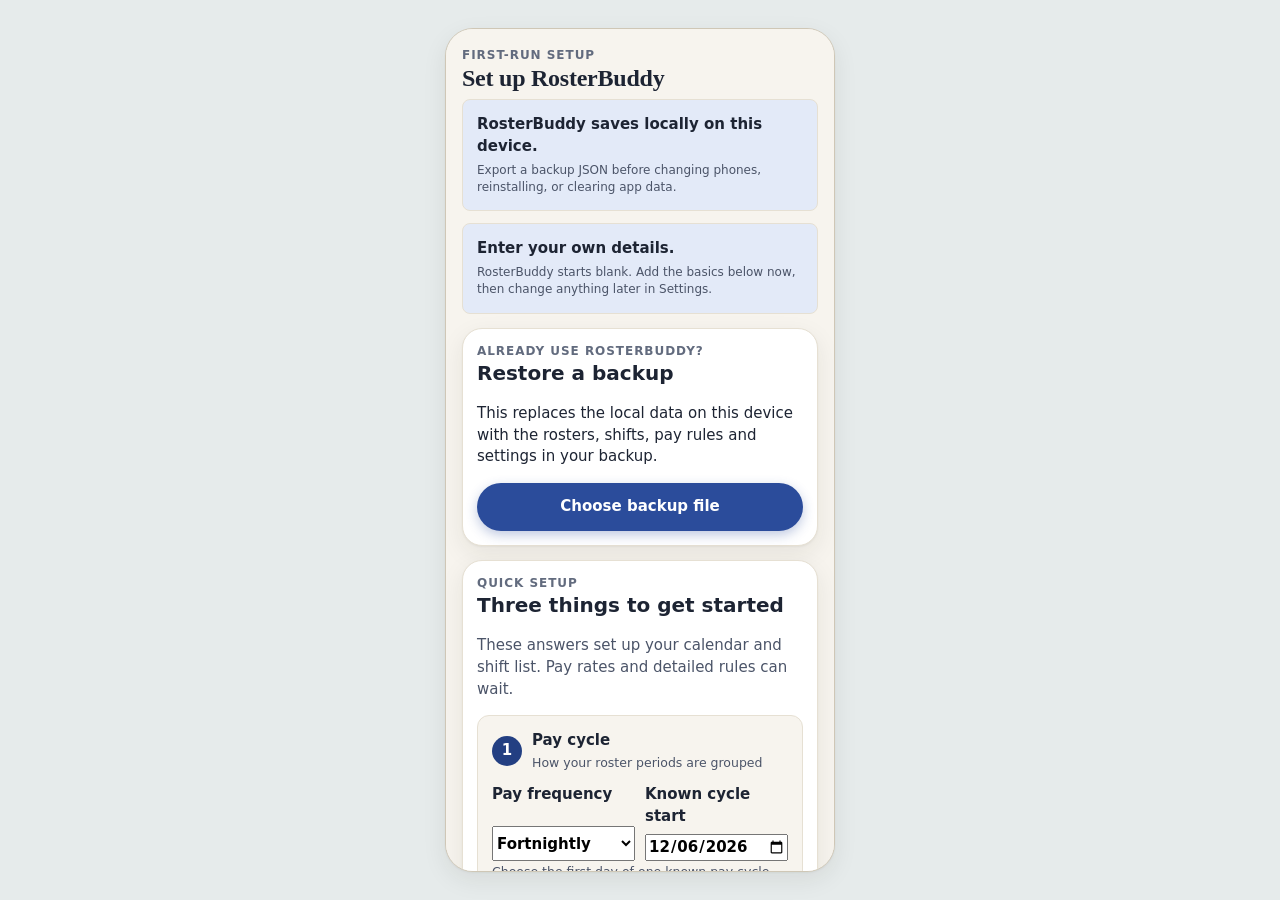
==== commit 3059d186: "Visual refresh: Warm Paper + Ink Blue light theme and Midnight Polished dark theme; calendar title "" ====
--- a/index.html
+++ b/index.html
@@ -3,10 +3,10 @@
   <head>
     <meta charset="utf-8" />
     <meta name="viewport" content="width=device-width, initial-scale=1" />
-    <meta name="theme-color" content="#153447" />
+    <meta name="theme-color" content="#F7F4EE" />
     <link rel="manifest" href="./manifest.json" />
     <link rel="icon" href="./icons/icon-192.png" />
-    <title>RosterBuddy V0.2.11</title>
+    <title>RosterBuddy V0.2.19</title>
     <link rel="stylesheet" href="./styles.css" />
   </head>
   <body>
@@ -102,13 +102,12 @@
           <div class="app-topbar hdr">
             <div class="grow">
               <p class="eyebrow brand-lockup sr-only"><span class="brand-logo" aria-hidden="true">RB</span> RosterBuddy™</p>
-              <p class="eyebrow">My calendar</p>
-              <h1 id="calendar-title">June roster</h1>
+              <h1 id="calendar-title">My calendar</h1>
             </div>
           </div>
 
           <div class="scroll cal">
-          <section class="summary-strip calendar-summary-strip sumrow" id="calendar-summary" aria-label="Month summary">
+          <section class="summary-strip calendar-summary-strip sumrow" id="calendar-summary" aria-label="Pay cycle summary">
             <article class="sum"><span>Hours</span><strong id="calendar-summary-hours">0h</strong></article>
             <article class="sum"><span>Net est.</span><strong id="calendar-summary-net">$0</strong></article>
             <article class="sum"><span>Nights</span><strong id="calendar-summary-nights">0</strong></article>
@@ -131,6 +130,7 @@
             </div>
             <div class="calendar-grid" id="calendar-grid"></div>
             <section class="calendar-shared-panel hidden-control" id="calendar-shared-panel" aria-label="Shared schedule details">
+              <p id="calendar-shared-notice" class="notice shared-notice hidden-control" role="status" aria-live="polite"></p>
               <div id="calendar-shared-filters" class="shared-filters" role="group" aria-label="Show people"></div>
               <div id="calendar-shared-detail" class="shared-detail hidden-control" aria-live="polite"></div>
               <p id="calendar-shared-empty" class="muted hidden-control">Nobody has shared shifts for this month yet.</p>
@@ -330,30 +330,10 @@
               <input id="template-name" value="Afternoon" />
             </label>
             <label>
-              <span>Calendar marker (emoji or code)</span>
+              <span>Shift code</span>
               <input id="template-icon" value="A" maxlength="4" />
-              <small>Choose one compact marker for calendar cells. Examples: 🌙, N, 9T, OFF. Names stay in lists/details, not inside the month grid.</small>
+              <small>Up to 4 letters, numbers or symbols, no spaces. Examples: N, 9T, 9=, OFF. This is what shows on the calendar and in shared group rosters.</small>
             </label>
-            <div>
-              <span class="field-label">Emoji shortcuts</span>
-              <div class="emoji-grid" id="emoji-grid" aria-label="Emoji shortcuts">
-                <div class="emoji-category"><strong>Work shifts</strong><div class="emoji-row">
-                  <button type="button" data-emoji="🌅">🌅</button><button type="button" data-emoji="☀️">☀️</button><button type="button" data-emoji="🌤️">🌤️</button><button type="button" data-emoji="🌇">🌇</button><button type="button" data-emoji="🌙">🌙</button><button type="button" data-emoji="🦉">🦉</button><button type="button" data-emoji="🚨">🚨</button><button type="button" data-emoji="📞">📞</button><button type="button" data-emoji="🏥">🏥</button><button type="button" data-emoji="🚑">🚑</button><button type="button" data-emoji="🧑‍⚕️">🧑‍⚕️</button><button type="button" data-emoji="👷">👷</button><button type="button" data-emoji="🛠️">🛠️</button><button type="button" data-emoji="🚚">🚚</button><button type="button" data-emoji="🚓">🚓</button><button type="button" data-emoji="🔥">🔥</button>
-                </div></div>
-                <div class="emoji-category"><strong>Leave & absence</strong><div class="emoji-row">
-                  <button type="button" data-emoji="🏖️">🏖️</button><button type="button" data-emoji="🤒">🤒</button><button type="button" data-emoji="🧘">🧘</button><button type="button" data-emoji="👪">👪</button><button type="button" data-emoji="🎓">🎓</button><button type="button" data-emoji="📚">📚</button><button type="button" data-emoji="🍼">🍼</button><button type="button" data-emoji="🛫">🛫</button>
-                </div></div>
-                <div class="emoji-category"><strong>Recovery & off</strong><div class="emoji-row">
-                  <button type="button" data-emoji="🏠">🏠</button><button type="button" data-emoji="🛌">🛌</button><button type="button" data-emoji="💤">💤</button><button type="button" data-emoji="☕">☕</button><button type="button" data-emoji="🌿">🌿</button><button type="button" data-emoji="🧖">🧖</button><button type="button" data-emoji="🧊">🧊</button><button type="button" data-emoji="📴">📴</button>
-                </div></div>
-                <div class="emoji-category"><strong>Pay & special</strong><div class="emoji-row">
-                  <button type="button" data-emoji="💰">💰</button><button type="button" data-emoji="⭐">⭐</button><button type="button" data-emoji="🎉">🎉</button><button type="button" data-emoji="📌">📌</button><button type="button" data-emoji="⚠️">⚠️</button><button type="button" data-emoji="⏱️">⏱️</button><button type="button" data-emoji="💵">💵</button><button type="button" data-emoji="📈">📈</button>
-                </div></div>
-                <div class="emoji-category"><strong>Personal</strong><div class="emoji-row">
-                  <button type="button" data-emoji="🏋️">🏋️</button><button type="button" data-emoji="🛒">🛒</button><button type="button" data-emoji="👨‍👩‍👧">👨‍👩‍👧</button><button type="button" data-emoji="🍽️">🍽️</button><button type="button" data-emoji="🎂">🎂</button><button type="button" data-emoji="🐶">🐶</button><button type="button" data-emoji="🏉">🏉</button><button type="button" data-emoji="🎮">🎮</button>
-                </div></div>
-              </div>
-            </div>
             <div class="two-col">
               <label>
                 <span>Start</span>
@@ -769,19 +749,18 @@
 
         </section>
 
-        <section class="app-screen hidden" id="screen-share">
+        <section class="app-screen hidden" id="screen-share" data-signed-out="true">
           <div class="app-topbar">
             <div>
               <p class="eyebrow">Sharing</p>
               <h1>Sharing</h1>
             </div>
-            <button class="icon-button" type="button" data-open="calendar" aria-label="Calendar"><span class="icon-calendar"></span></button>
           </div>
 
           <section class="theme-card sharing-card" aria-labelledby="sharing-title">
             <h2 id="sharing-title">Share with your people</h2>
             <p class="muted">Pick a group, switch sharing on, and everyone in it sees your shift days. Your personal calendar stays separate, and your pay, notes and times stay private.</p>
-            <div class="sharing-account-note"><small id="sharing-account-note" class="muted">Sign-in lives in Settings &gt; Account.</small><button class="secondary-button compact" id="sharing-open-account" type="button" data-open="settings">Sign in</button></div>
+            <div class="sharing-account-note"><button class="secondary-button compact" id="sharing-open-account" type="button" data-open="settings">Sign in</button></div>
             <p id="group-session-status" class="notice" role="status" aria-live="polite">Checking sharing session…</p>
             <label class="sharing-name-row" id="sharing-profile"><span>Your name in groups</span><input id="sharing-display-name" maxlength="40" autocomplete="nickname" placeholder="e.g. Sam" /><small class="muted">Shown next to your shifts. Never your email.</small></label>
             <button class="secondary-button compact hidden-control" id="sharing-save-display-name" type="button">Save name</button>
@@ -791,7 +770,7 @@
               <button class="secondary-button compact hidden-control" id="sharing-hub-retry" type="button">Try again</button>
               <div id="sharing-group-list" class="settings-list" aria-label="Your groups"></div>
               <button class="text-button hidden-control" id="sharing-new-group" type="button">Create another group</button>
-              <div id="sharing-no-group" class="sharing-empty-state"><div class="form-stack"><label><span>Group name</span><input id="group-name" placeholder="e.g. Our household" /></label><button class="primary-button" id="group-create" type="button">Create group</button></div><p class="muted">Got an invite? Open any group, or paste it under "Invite someone".</p></div>
+              <div id="sharing-no-group" class="sharing-empty-state"><div class="form-stack sharing-join-box"><strong>Got an invite?</strong><label><span>Paste the invite link here</span><input id="sharing-join-token" autocomplete="off" placeholder="Paste the invite link" /></label><button class="primary-button" id="sharing-join-button" type="button">Join with invite</button></div><div class="form-stack sharing-create-box"><strong>Or start your own group</strong><label><span>Group name</span><input id="group-name" placeholder="e.g. Our household" /></label><button class="secondary-button" id="group-create" type="button">Create group</button></div></div>
               <article id="sharing-selected-group" class="sharing-group-card hidden-control"><div><strong id="sharing-selected-group-name">Shared roster</strong><span id="sharing-selected-group-meta" class="muted">Ready to share</span></div><div class="two-col"><button class="primary-button" id="sharing-open-group" type="button">Open group</button><button class="secondary-button" id="sharing-invite-people" type="button">Invite someone</button></div></article>
             </section>
             <section id="sharing-group-detail" class="sharing-section hidden-control" aria-labelledby="sharing-detail-title">
@@ -806,7 +785,8 @@
               <div id="sharing-invite-panel" class="sharing-invite-card form-stack hidden-control">
                 <strong>Invite someone</strong>
                 <label><span>Their email</span><input id="group-invite-email" type="email" autocomplete="off" placeholder="person@example.com" /></label>
-                <div class="two-col"><button class="primary-button" id="group-invite" type="button">Create invite</button><button class="secondary-button" id="group-share-invite" type="button">Send invite</button></div>
+                <button class="primary-button full" id="group-share-invite" type="button">Send invite</button>
+                <div class="two-col"><button class="secondary-button" id="group-invite" type="button">Create link only</button><button class="secondary-button" id="group-share-invite-other" type="button">Share another way</button></div>
                 <p id="group-invite-output" class="muted" aria-live="polite"></p>
                 <label><span>Got an invite? Paste it here</span><input id="group-invite-token" placeholder="Paste the invite link" /></label>
                 <button class="secondary-button" id="group-accept" type="button">Join with invite</button>
@@ -818,6 +798,14 @@
                 <div id="group-roster-preview" class="share-preview-card" aria-live="polite"></div>
                 <label class="toggle-row hidden-control"><input id="sharing-reciprocal-consent" type="checkbox" /><span>Share with a connected person after they accept.</span></label>
                 <button class="secondary-button hidden-control" id="sharing-reciprocal-enable" type="button">Request schedule sharing</button>
+                <div id="sharing-delete-zone" class="form-stack hidden-control">
+                  <button class="secondary-button" id="sharing-delete-group" type="button">Delete this group…</button>
+                  <div id="sharing-delete-confirm" class="form-stack hidden-control">
+                    <p class="notice warning" id="sharing-delete-warning" role="alert">Deleting removes this group for everyone in it and removes all the shifts people shared here. Your own calendar on this phone is not affected. This cannot be undone.</p>
+                    <label><span>Type the group name to confirm</span><input id="sharing-delete-name" autocomplete="off" /></label>
+                    <div class="two-col"><button class="secondary-button" id="sharing-delete-cancel" type="button">Cancel</button><button class="primary-button" id="sharing-delete-confirm-button" type="button" disabled>Delete forever</button></div>
+                  </div>
+                </div>
               </details>
             </section>
             <button class="secondary-button full" type="button" data-open="share-export">Send a summary</button>
@@ -1085,19 +1073,15 @@
             </button>
             <button type="button" data-open="privacy">
               <span>Privacy & storage</span>
-              <strong>Local</strong>
+              <strong>Read</strong>
             </button>
             <button type="button" data-open="disclaimer">
               <span>Estimate disclaimer</span>
               <strong>Read</strong>
             </button>
-            <button type="button" data-open="beta-checklist">
-              <span>Real-device beta checklist</span>
-              <strong>Test</strong>
-            </button>
             <button type="button" data-open="about">
               <span>About & support</span>
-              <strong>V0.2.11</strong>
+              <strong>V0.2.19</strong>
             </button>
           </section>
 
@@ -1115,8 +1099,8 @@
             <p class="eyebrow">Appearance</p>
             <h2>Theme</h2>
             <div class="theme-options">
-              <button class="active" type="button" data-theme="default">Teal</button>
-              <button type="button" data-theme="midnight">Midnight</button>
+              <button class="active" type="button" data-theme="default">Light</button>
+              <button type="button" data-theme="midnight">Dark</button>
             </div>
           </section>
 
@@ -1172,12 +1156,11 @@
           <section class="theme-card premium-feature-list settings-list beta-checklist">
             <p class="eyebrow">What Premium includes</p>
             <article><strong>Smart Scanner</strong><span>Import shifts from a photographed or screenshotted roster, with review before import — nothing is imported automatically.</span></article>
-            <article><strong>AI Roster Assist</strong><span>AI Roster Assist is not enabled in this build. No roster data leaves your device.</span></article>
           </section>
           <section class="theme-card premium-ai-card">
             <p class="eyebrow">Coming later</p>
             <h2>AI Roster Assist</h2>
-            <p>AI Roster Assist is not enabled in this build. No roster data leaves your device.</p>
+            <p>Not enabled in this build. No roster data is sent anywhere for AI.</p>
             <button type="button" id="ai-assist-preview" disabled aria-disabled="true">AI Roster Assist — not enabled yet</button>
           </section>
         </section>
@@ -1185,16 +1168,18 @@
         <section class="app-screen hidden" id="screen-privacy">
           <div class="app-topbar">
             <button class="icon-button" type="button" data-back aria-label="Back"><span class="icon-back"></span></button>
-            <div><p class="eyebrow">Privacy</p><h1>Local-first privacy</h1></div>
+            <div><p class="eyebrow">Privacy</p><h1>Privacy &amp; storage</h1></div>
           </div>
           <section class="notice beta-policy-card">
-            <strong>Your roster stays on this device.</strong>
-            <span>RosterBuddy does not provide automatic cloud sync until you choose it. You consent to optional cloud sync in Settings. The app uses private WebView storage for roster data and private Android storage as a widget mirror.</span>
+            <strong>Your roster stays on this phone unless you share it.</strong>
+            <span>RosterBuddy works fully without an account. Your calendar, pay rules, notes and reminders are stored in private app storage on this device.</span>
           </section>
           <section class="settings-list beta-checklist">
-            <article><strong>Backups are files you control</strong><span>Exported JSON backups can contain rosters, notes, reminders, pay rules, and settings. Store them somewhere safe.</span></article>
-            <article><strong>Widgets mirror roster state</strong><span>Android widgets need a small local copy so they can display shifts outside the WebView.</span></article>
-            <article><strong>No cloud account yet</strong><span>Changing phones or reinstalling requires an exported backup JSON.</span></article>
+            <article><strong>Sharing is optional</strong><span>If you sign in and switch on "Share my roster" for a group, the people in that group see your shift days and codes, plus the name you chose. Never your pay, notes, shift times or email address. You consent to optional cloud sync in Settings.</span></article>
+            <article><strong>What an account stores</strong><span>Signing in stores your email. Creating a group stores its name. Inviting someone stores the email you typed for the invite and uses it to send them the invitation. Sharing stores your shift days, codes and chosen name.</span></article>
+            <article><strong>Removing your shared shifts</strong><span>Switch off "Share my roster" in a group to remove your shifts from it; if you are offline you will be told, and can retry. A group owner removing you also removes them. The "Sync across devices" setting only stops new uploads.</span></article>
+            <article><strong>Backups are files you control</strong><span>Exported backups can contain rosters, notes, reminders, pay rules and settings. Store them somewhere safe. Changing phones needs a backup file, as your roster is not saved to an account.</span></article>
+            <article><strong>Widgets mirror roster state</strong><span>Android widgets keep a small private copy of your shifts so they can show them outside the app.</span></article>
           </section>
         </section>
 
@@ -1214,41 +1199,19 @@
           </section>
         </section>
 
-        <section class="app-screen hidden" id="screen-beta-checklist">
-          <div class="app-topbar">
-            <button class="icon-button" type="button" data-back aria-label="Back"><span class="icon-back"></span></button>
-            <div><p class="eyebrow">Release candidate</p><h1>Real-device beta checklist</h1></div>
-          </div>
-          <section class="notice beta-policy-card">
-            <strong>Use this before sharing a beta APK.</strong>
-            <span>Tick these manually on a real Android device, not only in the browser.</span>
-          </section>
-          <section class="settings-list beta-checklist rc-checklist">
-            <article><strong>Fresh install</strong><span>Install the APK on a clean device/profile and complete onboarding.</span></article>
-            <article><strong>Update from V10.27</strong><span>Install over the previous RosterBuddy build and confirm data remains.</span></article>
-            <article><strong>Backup export/import</strong><span>Export JSON, reset or use a second install path, then import and verify rosters/pay rules.</span></article>
-            <article><strong>Widget refresh</strong><span>Add both widgets, open the app once, tap Refresh widgets, and confirm roster codes update.</span></article>
-            <article><strong>Calendar export</strong><span>Export shifts to the phone calendar and confirm timed events/overnight shifts are correct.</span></article>
-            <article><strong>Portrait/landscape</strong><span>Rotate through Calendar, Pay, Share, Settings, and confirm the selected tab survives.</span></article>
-            <article><strong>Offline reload</strong><span>Turn on airplane mode, relaunch, and confirm app shell/data still opens locally.</span></article>
-          </section>
-        </section>
-
         <section class="app-screen hidden" id="screen-about">
           <div class="app-topbar">
             <button class="icon-button" type="button" data-back aria-label="Back"><span class="icon-back"></span></button>
             <div><p class="eyebrow">About</p><h1>About RosterBuddy</h1></div>
           </div>
           <section class="notice beta-policy-card">
-            <strong>Version 0.2.11 — Build: RosterBuddy™ v0.2.11 Simple Sharing.</strong>
-            <span>Package: com.donkeyworks.rosterbuddy. RosterBuddy™ is a local-first roster, pay-estimate, recovery-prompt, widget, and calendar-export prototype for shift workers.</span>
+            <strong>Version 0.2.19 — Build: RosterBuddy™ v0.2.19 Simple Sharing.</strong>
+            <span>A roster, pay-estimate, recovery-prompt, widget and calendar-export app for shift workers. Your roster stays on this device unless you sign in and choose to share it; sharing is optional and needs an internet connection.</span>
           </section>
           <section class="settings-list beta-checklist">
-            <article><strong>Beta support</strong><span>Export a backup before sending feedback. Include app version, Android version, what screen you were on, and what you expected to happen.</span></article>
-            <article><strong>Known beta limits</strong><span>This APK is for private testing. It is not a Play Store release and has no cloud account or automatic sync.</span></article>
-            <article><strong>Update identity</strong><span>Package: com.donkeyworks.rosterbuddy. This is the clean Play Console package for the new RosterBuddy listing and installs as a separate app from earlier private tester builds.</span></article>
-            <article><strong>If the app still looks old</strong><span>If you see an older version after installing, force close RosterBuddy and reopen it. If two RosterBuddy icons exist, open the one showing package com.donkeyworks.rosterbuddy in About for the new Play build.</span></article>
-            <article><strong>Safety reminder</strong><span>Check pay, public holidays, and recovery prompts against workplace rules before relying on them.</span></article>
+            <article><strong>Help &amp; feedback</strong><span>Export a backup before sending feedback. Include the app version, your Android version, the screen you were on, and what you expected to happen.</span></article>
+            <article><strong>Still being tested</strong><span>RosterBuddy is in testing, so mistakes are possible. Check pay, public holidays and recovery prompts against your workplace rules before relying on them.</span></article>
+            <article><strong>If the app looks out of date</strong><span>After an update, close RosterBuddy fully and reopen it. Make sure only one RosterBuddy icon is installed (package: com.donkeyworks.rosterbuddy).</span></article>
             <article><strong>Trade marks</strong><span>RosterBuddy™ and DonkeyWorks™ are trade marks of DonkeyWorks. © 2026 DonkeyWorks. All rights reserved.</span></article>
           </section>
         </section>
--- a/styles.css
+++ b/styles.css
@@ -3759,28 +3759,28 @@
    ═════════════════════════════════════════════════════════════════════════ */
 :root {
   color-scheme: light;
-  --bg:#F4F7F7;--surface:#FFFFFF;--surface-2:#ECF1F1;--border:#DCE4E4;--border-strong:#BFCBCB;
-  --text:#14201F;--text-2:#44524F;--text-3:#5B6867;
-  --accent:#0F766E;--accent-text:#0B5F58;--accent-soft:#DDF1EE;--on-accent:#FFFFFF;--cycle:#E8F3F1;
+  --bg:#F7F4EE;--surface:#FFFFFF;--surface-2:#EFEBE2;--border:#E6E0D3;--border-strong:#CFC7B6;
+  --text:#1D2433;--text-2:#4B5468;--text-3:#626B7E;
+  --accent:#2B4C9B;--accent-text:#233F82;--accent-soft:#E3EAF8;--on-accent:#FFFFFF;--cycle:#EFE9D8;
   --ok:#17623C;--ok-soft:#D9F0E3;--warn:#7A4300;--warn-soft:#FCEBCB;--danger:#B42318;--danger-soft:#FDE7E4;
   --amber-bg:#FCEBCB;--amber-fg:#7A4300;--blue-bg:#DCE8FA;--blue-fg:#1F4A8A;--violet-bg:#E9E1F8;--violet-fg:#4F338F;--green-bg:#D9F0E3;--green-fg:#17623C;
   --aqua-bg:#D5F0EE;--aqua-fg:#0B5F58;--coral-bg:#FBE0DA;--coral-fg:#9A3412;--pink-bg:#FADCEB;--pink-fg:#9D174D;--slate-bg:#E2E8EE;--slate-fg:#334155;
   --red-bg:#FDE7E4;--red-fg:#B42318;--lime-bg:#E6F0CC;--lime-fg:#4D6410;--orange-bg:#FCE3CC;--orange-fg:#9A4A07;
-  --shadow:0 1px 2px rgba(20,32,31,.06),0 6px 18px rgba(20,32,31,.08);--shadow-sm:0 1px 2px rgba(20,32,31,.14);
+  --shadow:0 1px 2px rgba(40,34,20,.05),0 8px 24px rgba(40,34,20,.08);--shadow-sm:0 1px 3px rgba(40,34,20,.14);
   /* legacy variables follow the new tokens so untouched screens inherit them */
   --ink:var(--text);--muted:var(--text-2);--line:var(--border);--soft:var(--bg);--panel:var(--surface);--navy:var(--accent);--teal:var(--accent-text);
   --app-bg-top:var(--bg);--app-bg-bottom:var(--bg);--cell-h:54px;
 }
 body[data-theme="midnight"] {
   color-scheme: dark;
-  --bg:#0E1415;--surface:#151D1E;--surface-2:#1C2627;--border:#263233;--border-strong:#3A4849;
-  --text:#E8EFEE;--text-2:#B4C0BF;--text-3:#8FA0A0;
-  --accent:#3FBFB3;--accent-text:#6FD8CE;--accent-soft:#143634;--on-accent:#052321;--cycle:#122223;
+  --bg:#0B1112;--surface:#141C1E;--surface-2:#1B2528;--border:#243033;--border-strong:#34444A;
+  --text:#EAF1F0;--text-2:#B8C5C4;--text-3:#8CA0A0;
+  --accent:#38D0C0;--accent-text:#72E3D6;--accent-soft:#12302F;--on-accent:#04201D;--cycle:#10282A;
   --ok:#7ADBA8;--ok-soft:#143526;--warn:#F2BE72;--warn-soft:#3A2A10;--danger:#FF9A8B;--danger-soft:#3D1D1A;
   --amber-bg:#3A2A10;--amber-fg:#F2BE72;--blue-bg:#16304D;--blue-fg:#8DBBF2;--violet-bg:#2A1F47;--violet-fg:#C2AEF7;--green-bg:#143526;--green-fg:#7ADBA8;
   --aqua-bg:#143634;--aqua-fg:#6FD8CE;--coral-bg:#3D211B;--coral-fg:#F5A58F;--pink-bg:#3F1D31;--pink-fg:#F2A6CC;--slate-bg:#243038;--slate-fg:#B4C0BF;
   --red-bg:#3D1D1A;--red-fg:#FF9A8B;--lime-bg:#2C3412;--lime-fg:#C5DB7C;--orange-bg:#3A2410;--orange-fg:#F5B07A;
-  --shadow:0 1px 2px rgba(0,0,0,.4),0 8px 22px rgba(0,0,0,.45);--shadow-sm:0 1px 2px rgba(0,0,0,.5);
+  --shadow:0 1px 0 rgba(255,255,255,.03) inset,0 10px 30px rgba(0,0,0,.45);--shadow-sm:0 1px 2px rgba(0,0,0,.5);
 }
 /* cell height is a ceiling now: the Calendar grid shrinks to the space left (see the polish layer) */
 
@@ -4261,3 +4261,102 @@
 #screen-share #group-members article > span { color: var(--text-2, inherit); font-size: .9rem; }
 
 #screen-share .sharing-section label.sharing-switch { display: flex; flex-direction: row; align-items: center; justify-content: space-between; gap: 14px; }
+
+/* Share tab: while signed out, hide everything that needs an account (name, groups, create, join). */
+#screen-share[data-signed-out="true"] #sharing-profile,
+#screen-share[data-signed-out="true"] #sharing-save-display-name,
+#screen-share[data-signed-out="true"] #sharing-group-hub { display: none !important; }
+
+/* Group calendar, week-by-week (0.2.17): a header row of dates per week, then one row per person. */
+body.shared-calendar-view #screen-calendar.compact-screen .weekdays, body.shared-calendar-view #calendar-weekdays { display: none; }
+body.shared-calendar-view #screen-calendar.compact-screen #calendar-pay-cycle, body.shared-calendar-view #screen-calendar.compact-screen .summary-strip, body.shared-calendar-view #screen-calendar.compact-screen .calendar-summary-strip { display: none; }
+.calendar-grid.shared-week-roster,
+#screen-calendar.compact-screen .calendar-grid.shared-week-roster,
+#screen-calendar.compact-screen .compact-calendar-card > .calendar-grid.shared-week-roster {
+  display: grid; grid-template-columns: minmax(3.2rem, 22%) repeat(7, minmax(0, 1fr)); grid-auto-rows: auto; gap: 0 2px;
+  align-content: start; height: auto; min-height: 0; flex: 1 1 auto; overflow-y: auto; scrollbar-width: thin;
+}
+.shared-week-roster .swr-corner { min-height: 0; }
+.shared-week-roster .swr-head { display: flex; flex-direction: column; align-items: center; justify-content: center; gap: 0; padding: 6px 0 4px; margin-top: 10px; border: 0; border-radius: 6px 6px 0 0; background: var(--surface-2, rgba(127, 127, 127, 0.12)); color: inherit; font: inherit; line-height: 1.15; }
+.shared-week-roster .swr-head b { font-size: 1rem; font-weight: 600; }
+.shared-week-roster .swr-head small { font-size: 0.78rem; opacity: 0.8; }
+.shared-week-roster .swr-head.sun { color: #D32F2F; }
+.shared-week-roster .swr-head.out { opacity: 0.4; }
+.shared-week-roster .swr-head.today { outline: 2px solid currentColor; outline-offset: -2px; }
+.shared-week-roster .swr-name { align-self: center; min-width: 0; padding: 8px 4px 8px 0; font-weight: 600; font-size: 0.9rem; line-height: 1.15; overflow: hidden; text-overflow: ellipsis; white-space: nowrap; color: var(--member, inherit); }
+.shared-week-roster .swr-cell { display: flex; align-items: center; justify-content: center; min-height: 2.6rem; padding: 2px 0; border: 0; border-bottom: 1px solid rgba(127, 127, 127, 0.18); background: transparent; color: inherit; font: inherit; }
+.shared-week-roster .swr-cell.out { opacity: 0.35; }
+.shared-week-roster .swr-cell.today { background: rgba(127, 127, 127, 0.1); }
+.shared-week-roster .swr-cell.entry-target, .shared-week-roster .swr-head.entry-target { outline: 2px solid var(--accent, #0F766E); outline-offset: -2px; }
+.shared-week-roster .swr-chip { font-style: normal; font-weight: 700; font-size: 0.8rem; line-height: 1.2; padding: 3px 4px; border-radius: 7px; max-width: 100%; overflow: hidden; text-overflow: clip; white-space: nowrap; background: var(--member, #0F766E); color: #fff; }
+.swr-name.member-c0, .swr-chip.member-c0 { --member: #0F766E; }
+.swr-name.member-c1, .swr-chip.member-c1 { --member: #B45309; }
+.swr-name.member-c2, .swr-chip.member-c2 { --member: #7C3AED; }
+.swr-name.member-c3, .swr-chip.member-c3 { --member: #BE185D; }
+.swr-name.member-c4, .swr-chip.member-c4 { --member: #1D4ED8; }
+.swr-name.member-c5, .swr-chip.member-c5 { --member: #4D7C0F; }
+.shared-week-roster .swr-name.not-sharing { opacity: 0.55; font-style: italic; }
+.shared-notice { margin: 6px 0; }
+
+/* ═════════════════════════════════════════════════════════════════════════
+   Visual refresh (V0.2.19): Warm Paper + Ink Blue (light) and Midnight Polished
+   (dark). Colours live in the two token blocks above; this layer only holds
+   shape and type, and it is identical in both themes. No markup or geometry
+   changes. Theme keys stay "default" / "midnight".
+   ═════════════════════════════════════════════════════════════════════════ */
+body h1 { font-family: Georgia, "Noto Serif", "Times New Roman", serif; font-weight: 700; letter-spacing: -0.01em; }
+body .eyebrow { font-weight: 600; letter-spacing: 0.1em; color: var(--text-3); }
+body .panelbox, body .theme-card, body .settings-list > button, body .summary-strip .sum { border-radius: 20px; border: 1px solid var(--border); box-shadow: var(--shadow); }
+body .summary-strip .sum { padding: 10px 14px; }
+body .summary-strip .sum span { font-size: 10.5px; font-weight: 600; color: var(--text-3); letter-spacing: 0.08em; }
+body .summary-strip .sum strong { font-family: Georgia, "Noto Serif", "Times New Roman", serif; font-size: 21px; font-weight: 700; letter-spacing: -0.01em; }
+body #screen-calendar .calendar-grid .day, body #screen-calendar .calendar-grid > * { border-radius: 14px; border-color: var(--border); }
+body .cyc-pill { background: var(--cycle); border-color: transparent; color: var(--accent-text); font-weight: 600; }
+body .primary-button { border-radius: 999px; font-weight: 650; box-shadow: 0 4px 12px color-mix(in srgb, var(--accent) 30%, transparent); }
+body .secondary-button { border-radius: 999px; font-weight: 600; border-color: var(--border-strong); }
+body .seg, body .seg button { border-radius: 999px; }
+body .tabbar { border-top-color: var(--border); }
+/* Dark theme: the old Midnight rules tinted the Pay period toggle blue; follow the tokens instead. */
+body[data-theme="midnight"] .period-toggle { background: var(--surface-2); border-color: var(--border-strong); }
+body[data-theme="midnight"] .period-toggle button.active { background: var(--surface); color: var(--accent-text); }
+body[data-theme="midnight"] .primary-button { box-shadow: 0 0 0 1px color-mix(in srgb, var(--accent) 35%, transparent), 0 6px 18px color-mix(in srgb, var(--accent) 18%, transparent); font-weight: 700; }
+body[data-theme="midnight"] .summary-strip .sum strong { color: var(--accent-text); }
+/* Settings: account form (no display rules here, so .hidden-control and signed-out hiding still win). */
+body #account-settings-card label { margin-top: 14px; }
+body #account-settings-card label span { display: block; margin-bottom: 6px; font-size: 12px; font-weight: 600; color: var(--text-2); letter-spacing: 0.02em; }
+body #account-settings-card input { width: 100%; min-height: 46px; padding: 0 14px; border: 1px solid var(--border-strong); border-radius: 12px; background: var(--surface); color: var(--text); }
+body #account-settings-card .secondary-button { width: 100%; margin-top: 10px; justify-content: center; }
+/* Leftover teal/navy from the previous look now follow the theme tokens. */
+body .notice { background: var(--accent-soft); border-color: var(--border); }
+body .notice.quiet { background: var(--surface-2); border-color: var(--border); }
+body .mental-health-card { background: var(--surface); border-color: var(--border); }
+body .theme-options button.active { background: var(--accent-soft); border-color: var(--accent); color: var(--accent-text); }
+body .backup-action-button { background: var(--accent-soft); border-color: var(--border-strong); color: var(--accent-text); font-weight: 700; }
+body[data-theme="midnight"] .backup-action-button { background: var(--surface-2); border-color: var(--border-strong); color: var(--text); }
+body[data-theme="midnight"] .theme-options button.active { background: var(--accent-soft); border-color: var(--accent); color: var(--accent-text); }
+/* Dark theme: the first-generation Midnight block re-set the legacy aliases to its old navy; point them back at the tokens. */
+body[data-theme="midnight"] {
+  --ink: var(--text); --muted: var(--text-2); --line: var(--border); --soft: var(--bg); --panel: var(--surface);
+  --navy: var(--accent); --teal: var(--accent-text); --app-bg-top: var(--bg); --app-bg-bottom: var(--bg);
+}
+body[data-theme="midnight"] .day, body[data-theme="midnight"] .mini-day,
+body[data-theme="midnight"] .ring span, body[data-theme="midnight"] .breakdown .net-row,
+body[data-theme="midnight"] .notice, body[data-theme="midnight"] .fatigue-score,
+body[data-theme="midnight"] .insight-list article, body[data-theme="midnight"] .recovery-toolkit article,
+body[data-theme="midnight"] .source-note, body[data-theme="midnight"] .guided-scan-option,
+body[data-theme="midnight"] .danger-zone, body[data-theme="midnight"] .rule-group,
+body[data-theme="midnight"] .mental-health-card { background: var(--surface-2); color: var(--text); }
+body[data-theme="midnight"] .notice { background: var(--accent-soft); }
+body .eyebrow { letter-spacing: 0.08em; }
+body[data-theme="midnight"] .period-toggle button.active, body[data-theme="midnight"] .seg button.active { background: var(--accent-soft); color: var(--accent-text); }
+/* Dark theme: member names need lighter text colours (chips keep their fill colours). */
+body[data-theme="midnight"] .swr-name.member-c0 { --member: #5FD8CC; }
+body[data-theme="midnight"] .swr-name.member-c1 { --member: #F2A65E; }
+body[data-theme="midnight"] .swr-name.member-c2 { --member: #B9A0FF; }
+body[data-theme="midnight"] .swr-name.member-c3 { --member: #F28BBA; }
+body[data-theme="midnight"] .swr-name.member-c4 { --member: #8DB4FF; }
+body[data-theme="midnight"] .swr-name.member-c5 { --member: #A8D15A; }
+/* Long eyebrow in the Pay hero must stay on one line at 411px, as before the refresh. */
+body #screen-pay .pay-hero .eyebrow { letter-spacing: 0.04em; }
+/* Calendar title also shows a group's name in the group view: keep it on one line. */
+body #calendar-title { min-width: 0; max-width: 100%; white-space: nowrap; overflow: hidden; text-overflow: ellipsis; }
